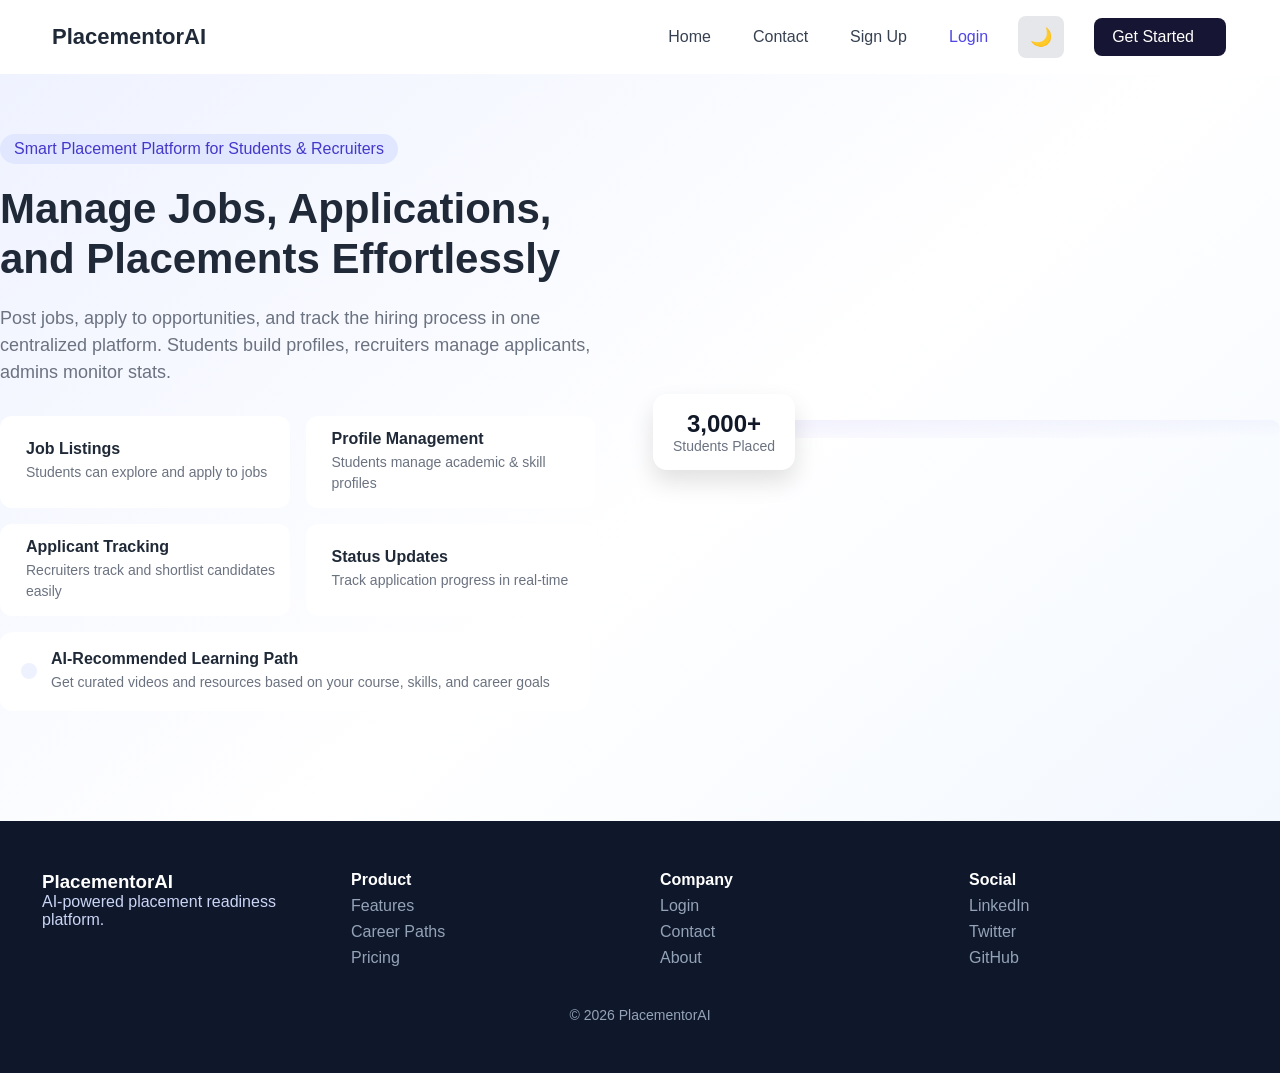
==== frontend/index.html @ 86b79449 "feat: add persistent dark mode across frontend pages" ====
<!DOCTYPE html>
<html lang="en">

<head>
  <meta charset="UTF-8" />
  <meta name="viewport" content="width=device-width, initial-scale=1.0" />
  <title>PlacementorAI</title>
  <script src="https://cdn.tailwindcss.com"></script>

  <script>
    tailwind.config = {
      darkMode: 'class'
    }
  </script>

  <style>
    body,
    header,
    section,
    footer,
    .container,
    .feature,
    .feature-wide,
    .stats-card,
    button,
    input,
    textarea,
    select,
    a,
    h1,
    h2,
    h3,
    h4,
    h5,
    h6,
    p,
    span,
    label {
      transition:
        background-color 0.35s ease,
        color 0.35s ease,
        border-color 0.35s ease,
        box-shadow 0.35s ease;
    }

    /* BASE */
    * {
      margin: 0;
      padding: 0;
      box-sizing: border-box;
      font-family: Inter, sans-serif;
    }

    body {
      background: linear-gradient(to bottom right, #eef2ff, #ffffff, #eff6ff);
      color: #1f2937;
    }

    .container {
  max-width: 1380px;
  margin: auto;
  padding: 0 42px;
}

    /* HEADER */
    .header {
      background: #fff;
      padding: 16px 0;
    }

    .nav {
      display: flex;
      justify-content: space-between;
      align-items: center;
    }
    .nav-links {
  display: flex;
  align-items: center;
  gap: 18px;
  flex-wrap: wrap;
}

.nav-links a {
  display: flex;
  align-items: center;
}

.get-started-btn {
  display: flex;
  align-items: center;
  gap: 8px;
  text-decoration: none;
}

.theme-toggle-btn {
  display: flex;
  align-items: center;
  justify-content: center;
  width: 46px;
  height: 42px;
  font-size: 18px;
  border-radius: 10px;
  border: none;
  cursor: pointer;
  color: #111827;
}

.dark .theme-toggle-btn {
  background: #334155 !important;
  color: white !important;
}

    
    .logo {
  font-size: 22px;
  font-weight: 700;
  display: flex;
  align-items: center;
  gap: 10px;
}

    nav a {
      margin: 0 12px;
      text-decoration: none;
      color: #374151;
      font-weight: 500;
    }

    .login {
      color: #4f46e5;
    }

    .btn {
      padding: 10px 18px;
      border-radius: 8px;
      border: none;
      cursor: pointer;
      font-weight: 500;
    }

    .primary {
      background: #161533;
      color: #fff;
    }

    .secondary {
      background: #e5e7eb;
      color: #374151;
    }

    .theme-toggle-btn {
      display: flex;
      align-items: center;
      justify-content: center;
      min-width: 46px;
      height: 42px;
      font-size: 18px;
      line-height: 1;
      color: #111827;
    }

    /* HERO */
    .hero {
      display: grid;
      grid-template-columns: 1fr 1fr;
      gap: 90px;
      padding: 60px 0 80px;
      align-items: center;
    }
    .hero-left {
  max-width: 720px;
}

    .badge {
      display: inline-block;
      background: #e0e7ff;
      color: #4338ca;
      padding: 6px 14px;
      border-radius: 999px;
      margin-bottom: 20px;
      font-weight: 500;
    }

    .hero h1 {
      font-size: 42px;
      line-height: 1.2;
      margin-bottom: 20px;
      font-weight: 700;
    }

    .hero p {
      font-size: 18px;
      color: #6b7280;
      line-height: 1.5;
    }

    .features {
      display: grid;
      grid-template-columns: repeat(2, 1fr);
      gap: 16px;
      margin: 30px 0;
    }

    .feature {
      display: flex;
      gap: 12px;
      background: #fff;
      padding: 14px;
      border-radius: 12px;
      align-items: center;
      transition: transform 0.2s ease, box-shadow 0.2s ease;
    }

    .feature:hover {
      transform: translateY(-3px);
      box-shadow: 0 8px 20px rgba(0, 0, 0, 0.08);
    }

    .feature h4 {
      font-size: 16px;
      font-weight: 600;
      margin-bottom: 4px;
    }

    .feature p {
      font-size: 14px;
      color: #6b7280;
    }

    .cta {
      display: flex;
      gap: 14px;
      margin-top: 20px;
    }

    .cta button {
      flex: 1;
      text-align: center;
    }

    /* HERO IMAGE */
    .hero-right {
      position: relative;
      top: -8px;
    }

    .hero-right img {
      width: 100%;
      height: auto;
      max-height: 420px;
      object-fit: cover;
      display: block;
      border-radius: 20px;
    }



    /* ADD THIS RIGHT HERE 👇 */
    .hero-img-wrapper {
      position: relative;
      border-radius: 20px;
      overflow: hidden;
    }

    .hero-img-wrapper::after {
      content: "";
      position: absolute;
      inset: 0;
      background: linear-gradient(to bottom right,
          rgba(79, 70, 229, 0.08),
          rgba(255, 255, 255, 0.02));
    }



    .stats-card {
      position: absolute;
      bottom: -32px;
      left: -32px;
      background: #ffffff;
      padding: 16px 20px;
      border-radius: 14px;
      display: flex;
      align-items: center;
      gap: 12px;
      box-shadow: 0 12px 24px rgba(0, 0, 0, 0.12);
      z-index: 10;
    }

    .stats-card strong {
      font-size: 24px;
      font-weight: 700;
      color: #111827;
    }

    .stats-card span {
      display: block;
      font-size: 14px;
      color: #6b7280;
    }

    .stats-card div {
      text-align: center;
    }


    /* FOOTER */
    footer {
      background: #0f172a;
      color: #cbd5f5;
      padding: 50px 0;
    }

    .footer-grid {
      display: grid;
      grid-template-columns: repeat(4, 1fr);
      gap: 40px;
    }

    footer a {
      display: block;
      color: #94a3b8;
      text-decoration: none;
      margin-top: 8px;
    }

    .copyright {
      text-align: center;
      margin-top: 40px;
      font-size: 14px;
      color: #94a3b8;
    }

    /* MODAL */
    .modal {
      position: fixed;
      inset: 0;
      display: none;
      background: rgba(0, 0, 0, 0.5);
      align-items: center;
      justify-content: center;
      z-index: 1000;
    }

    .modal-box {
      background: #fff;
      padding: 30px;
      border-radius: 16px;
      width: 360px;
    }

    .modal-box input {
      width: 100%;
      padding: 10px;
      margin: 10px 0;
    }

    .modal-actions {
      display: flex;
      gap: 10px;
      margin-top: 20px;
    }

    /* RESPONSIVE */
    @media (max-width: 1024px) {
      .hero {
        grid-template-columns: 1fr;
        gap: 30px;
        text-align: center;
      }

      .hero-left {
        order: 2;
      }

      .hero-right {
        order: 1;
      }

      .features {
        grid-template-columns: 1fr;
      }

      .cta {
        flex-direction: column;
      }

      .stats-card {
        left: 50%;
        transform: translateX(-50%);
        bottom: -24px;
      }
    }

    .btn i {
      margin-left: 6px;
      font-size: 14px;
    }

    footer h3,
    footer h4 {
      color: #ffffff;
    }

    .feature-wide {
      grid-column: span 2;
      /* covers both columns */
      background: #ffffff;
      padding: 18px 22px;
      border-radius: 14px;
      display: flex;
      align-items: center;
      gap: 14px;
      cursor: pointer;
      transition: transform 0.2s ease, box-shadow 0.2s ease;
    }

    .feature-wide:hover {
      transform: translateY(-3px);
      box-shadow: 0 10px 24px rgba(0, 0, 0, 0.08);
    }

    .feature-wide:hover .fa-arrow-right {
      transform: translateX(4px);
      transition: transform 0.2s ease;
    }


    .feature-wide--big {
      width: calc(100% + 300px);
      margin-left: -1px;
    }

    /* Make last wide box text same as normal feature boxes */
    .feature-wide h4 {
      font-size: 16px;
      font-weight: 600;
      margin-bottom: 4px;
    }

    .feature-wide p {
      font-size: 14px;
      color: #6b7280;
    }

    .ai-icon {
      color: #4c45ce;
      /* same as primary button */
      background: #eef2ff;
      /* soft indigo bg */
      padding: 8px;
      border-radius: 8px;
      font-size: 16px;
    }

    /* DARK MODE */

    .dark body {
      background: #0f172a !important;
      color: #f8fafc !important;
    }

    .dark .header,
    .dark .hero,
    .dark footer {
      background: #0f172a !important;
    }

    .dark nav a,
    .dark .logo,
    .dark h1,
    .dark h2,
    .dark h3,
    .dark h4,
    .dark p,
    .dark span {
      color: #f8fafc !important;
    }

    .dark .feature,
    .dark .feature-wide,
    .dark .stats-card,
    .dark .modal-box {
      background: #1e293b !important;
      color: white !important;
    }

    .dark .secondary {
      background: #334155 !important;
      color: white !important;
    }

    .dark .badge {
      background: #312e81 !important;
      color: #c7d2fe !important;
    }

    .dark .hero p,
    .dark .feature p,
    .dark .feature-wide p {
      color: #cbd5e1 !important;
    }

    .dark .theme-toggle-btn {
      background: #334155 !important;
      color: white !important;
    }
  </style>
</head>

<body>

  <!-- HEADER -->
  <!-- HEADER -->
<header class="header">
  <div class="container nav">

    <div class="logo">
      <i class="fa-solid fa-arrow-up-right-dots"></i>
      <span>PlacementorAI</span>
    </div>

    <nav class="nav-links">

      <a href="index.html">Home</a>
      <a href="contact.html">Contact</a>
      <a href="register.html">Sign Up</a>
      <a href="login.html" class="login">Login</a>

      <button
        id="theme-toggle"
        class="btn secondary theme-toggle-btn"
        aria-label="Toggle dark mode"
      >
        🌙
      </button>

      <a href="register.html" class="btn primary get-started-btn">
        Get Started
        <i class="fa-solid fa-arrow-up-right-from-square"></i>
      </a>

    </nav>
  </div>
</header>

  <!-- HERO -->
  <section class="hero container">
    <div class="hero-left">
      <span class="badge">Smart Placement Platform for Students & Recruiters</span>
      <h1>Manage Jobs, Applications,<br />and Placements Effortlessly</h1>
      <p>Post jobs, apply to opportunities, and track the hiring process in one centralized platform. Students build
        profiles, recruiters manage applicants, admins monitor stats.</p>
      <div class="features">
        <div class="feature"> <i class="fa-solid fa-clipboard-list"></i>

          <div>
            <h4>Job Listings</h4>
            <p>Students can explore and apply to jobs</p>
          </div>
        </div>
        <div class="feature"><i class="fa-regular fa-id-card"></i>
          <div>
            <h4>Profile Management</h4>
            <p>Students manage academic & skill profiles</p>
          </div>
        </div>
        <div class="feature"><i class="fa-solid fa-user-check"></i>
          <div>
            <h4>Applicant Tracking</h4>
            <p>Recruiters track and shortlist candidates easily</p>
          </div>
        </div>
        <div class="feature"><i class="fa-solid fa-circle-check"></i>
          <div>
            <h4>Status Updates</h4>
            <p>Track application progress in real-time</p>
          </div>
        </div>
        <a href="recommendations.html" style="text-decoration:none; color:inherit;">
          <div class="feature-wide feature-wide--big">
            <i class="fa-solid fa-brain ai-icon"></i>
            <div>
              <h4>AI-Recommended Learning Path</h4>
              <p>
                Get curated videos and resources based on your course, skills, and career goals
              </p>

            </div>
            <i class="fa-solid fa-arrow-right" style="margin-left:auto; color:#000000;"></i>
          </div>
        </a>
      </div>

    </div>
    <div class="hero-right">
      <div class="hero-img-wrapper">
        <img src="https://images.unsplash.com/photo-1523580846011-d3a5bc25702b" alt="students" />
      </div>
      <div class="stats-card">
        <div>
          <strong>3,000+</strong>
          <span>Students Placed</span>
        </div>
      </div>
    </div>


  </section>

  <!-- FOOTER -->
  <footer>
    <div class="container footer-grid">
      <div>
        <h3>PlacementorAI</h3>
        <p>AI-powered placement readiness platform.</p>
      </div>
      <div>
        <h4>Product</h4><a href="#">Features</a><a href="#">Career Paths</a><a href="#">Pricing</a>
      </div>
      <div>
        <h4>Company</h4><a href="login.html">Login</a><a href="contact.html">Contact</a><a href="About.html">About</a>
      </div>
      <div>
        <h4>Social</h4><a href="https://www.linkedin.com/" target="_blank">LinkedIn</a><a href="https://x.com/?lang=en"
          target="_blank">Twitter</a><a href="https://github.com/" target="_blank">GitHub</a>
      </div>
    </div>
    <p class="copyright">© 2026 PlacementorAI</p>
  </footer>

  <!-- LOGIN MODAL -->
  <div id="modal" class="modal">
    <div class="modal-box">
      <h2 id="modal-title">Login</h2>
      <form onsubmit="login(event)">
        <input type="email" placeholder="Email" required />
        <input type="password" placeholder="Password" required />
        <div class="modal-actions">
          <button class="btn primary" type="submit">Login</button>
          <button class="btn secondary" type="button" onclick="closeModal()">Cancel</button>
        </div>
      </form>
    </div>
  </div>

  <!-- SCRIPTS -->
  <script>
    // Modal JS
    const modal = document.getElementById("modal");
    const title = document.getElementById("modal-title");

    function openModal(type) {
      title.innerText = type === "student" ? "Student Login" : "Recruiter Login";
      modal.style.display = "flex";
    }

    function closeModal() { modal.style.display = "none"; }

    function login(e) {
      e.preventDefault();
      alert("Login successful (demo)");
      closeModal();
    }
  </script>
  <script src="https://cdn.botpress.cloud/webchat/v3.5/inject.js"></script>
  <script src="https://files.bpcontent.cloud/2026/01/29/16/20260129163015-0ZV4O3BK.js" defer></script>
  <script src="js/theme.js"></script>


</body>

</html>
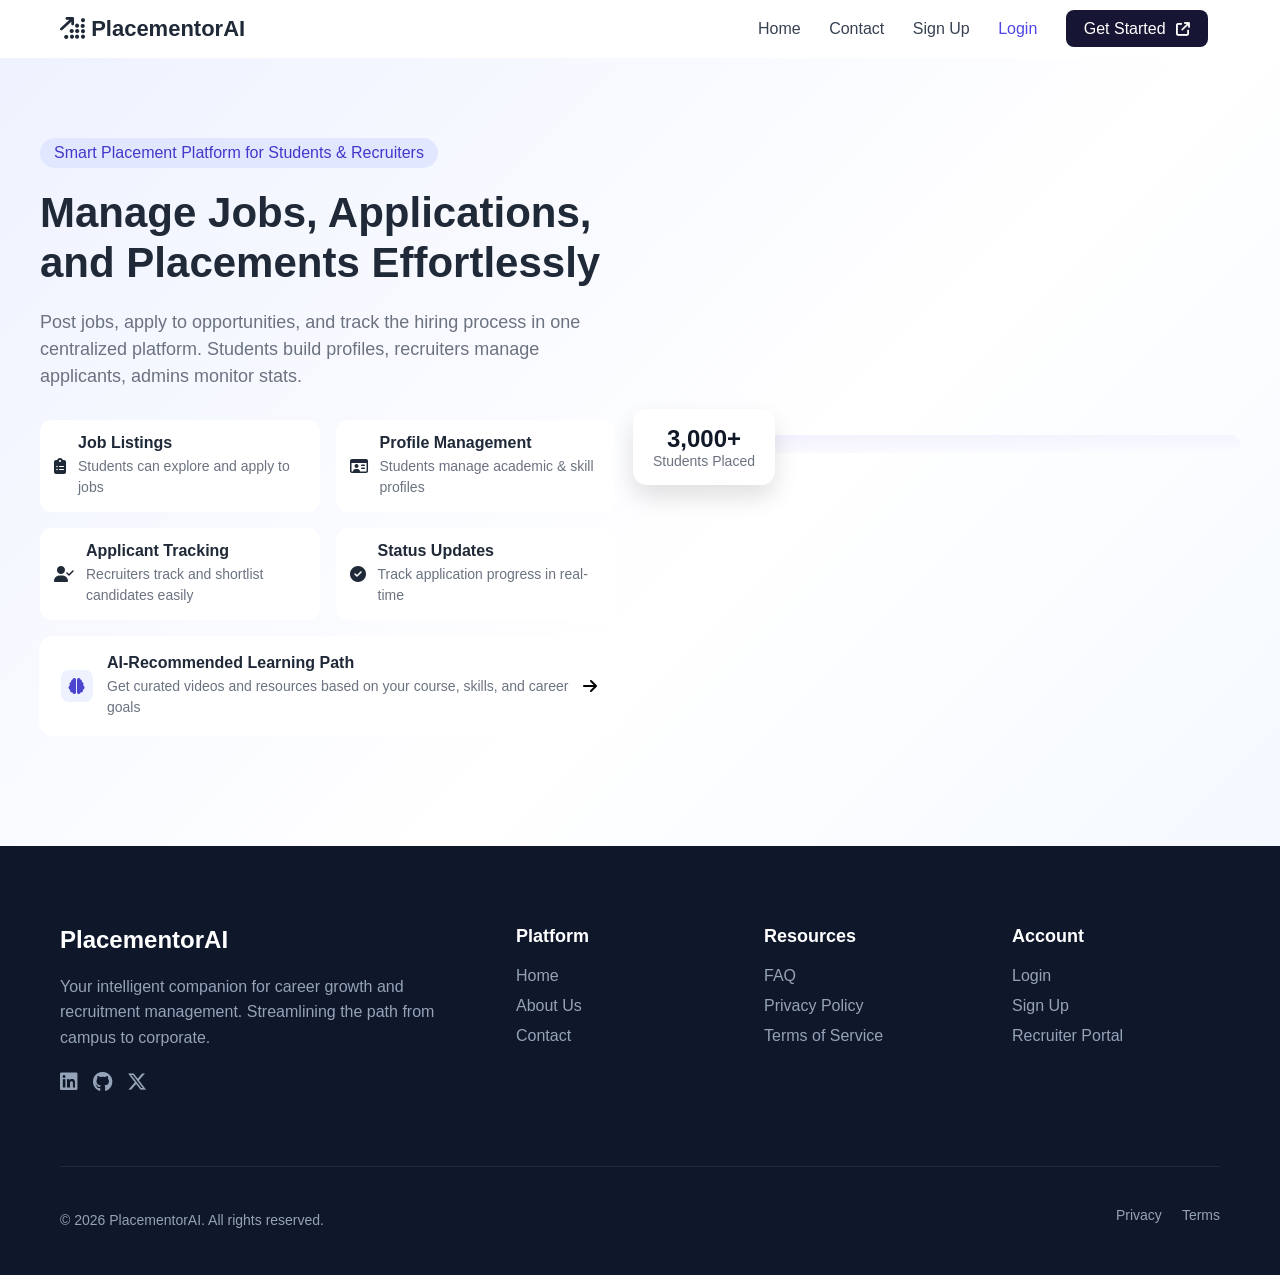
==== commit 6edf7c6d: "feat: modernize footer and implement documentation portal" ====
--- a/frontend/index.html
+++ b/frontend/index.html
@@ -1,673 +1,440 @@
 <!DOCTYPE html>
 <html lang="en">
-
 <head>
   <meta charset="UTF-8" />
-  <meta name="viewport" content="width=device-width, initial-scale=1.0" />
+  <meta name="viewport" content="width=device-width, initial-scale=1.0"/>
   <title>PlacementorAI</title>
-  <script src="https://cdn.tailwindcss.com"></script>
-
-  <script>
-    tailwind.config = {
-      darkMode: 'class'
+  <link rel="stylesheet" href="https://cdnjs.cloudflare.com/ajax/libs/font-awesome/6.5.0/css/all.min.css">
+
+  <style>
+    /* BASE */
+    * { margin: 0; padding: 0; box-sizing: border-box; font-family: Inter, sans-serif; }
+    body { background: linear-gradient(to bottom right, #eef2ff, #ffffff, #eff6ff); color: #1f2937; }
+    .container { max-width: 1200px; margin: auto; padding: 0 20px; }
+
+    /* HEADER */
+    .header { background: #fff; padding: 16px 0; }
+    .nav { display: flex; justify-content: space-between; align-items: center; }
+    .logo { font-size: 22px; font-weight: 700; }
+    nav a { margin: 0 12px; text-decoration: none; color: #374151; font-weight: 500; }
+    .login { color: #4f46e5; }
+    .btn { padding: 10px 18px; border-radius: 8px; border: none; cursor: pointer; font-weight: 500; }
+    .primary { background: #161533; color: #fff; }
+    .secondary { background: #e5e7eb; color: #374151; }
+
+    /* HERO */
+    .hero { display: grid; grid-template-columns: 1fr 1fr; gap: 50px; padding: 80px 0; align-items: center; }
+    .badge { display: inline-block; background: #e0e7ff; color: #4338ca; padding: 6px 14px; border-radius: 999px; margin-bottom: 20px; font-weight: 500; }
+    .hero h1 { font-size: 42px; line-height: 1.2; margin-bottom: 20px; font-weight: 700; }
+    .hero p { font-size: 18px; color: #6b7280; line-height: 1.5; }
+
+    .features { display: grid; grid-template-columns: repeat(2,1fr); gap: 16px; margin: 30px 0; }
+.feature {
+  display: flex;
+  gap: 12px;
+  background: #fff;
+  padding: 14px;
+  border-radius: 12px;
+  align-items: center;
+  transition: transform 0.2s ease, box-shadow 0.2s ease;
+}
+
+.feature:hover {
+  transform: translateY(-3px);
+  box-shadow: 0 8px 20px rgba(0,0,0,0.08);
+}    .feature h4 { font-size: 16px; font-weight: 600; margin-bottom: 4px; }
+    .feature p { font-size: 14px; color: #6b7280; }
+
+    .cta { display: flex; gap: 14px; margin-top: 20px; }
+    .cta button { flex: 1; text-align: center; }
+
+    /* HERO IMAGE */
+.hero-right {
+  position: relative;
+  top: -8px;
+}
+
+.hero-right img {
+  width: 100%;
+  height: auto;
+  max-height: 420px;
+  object-fit: cover;
+  display: block;
+  border-radius: 20px;
+}
+
+
+
+/* ADD THIS RIGHT HERE 👇 */
+.hero-img-wrapper {
+  position: relative;
+  border-radius: 20px;
+  overflow: hidden;
+}
+
+.hero-img-wrapper::after {
+  content: "";
+  position: absolute;
+  inset: 0;
+  background: linear-gradient(
+    to bottom right,
+    rgba(79,70,229,0.08),
+    rgba(255,255,255,0.02)
+  );
+}
+
+
+
+    .stats-card { position: absolute; bottom: -32px; left: -32px; background: #ffffff; padding: 16px 20px; border-radius: 14px; display: flex; align-items: center; gap: 12px; box-shadow: 0 12px 24px rgba(0,0,0,0.12); z-index: 10; }
+    .stats-card strong { font-size: 24px; font-weight: 700; color: #111827; }
+    .stats-card span { display: block; font-size: 14px; color: #6b7280; }
+    .stats-card div {
+  text-align: center;
+}
+
+
+    /* FOOTER */
+    footer { background: #0f172a; color: #f8fafc; padding: 80px 0 40px; }
+    .footer-grid { display: grid; grid-template-columns: 2fr 1fr 1fr 1fr; gap: 40px; margin-bottom: 60px; }
+    footer h3 { font-size: 24px; margin-bottom: 20px; color: #fff; }
+    footer h4 { font-size: 18px; margin-bottom: 20px; color: #fff; }
+    footer p { color: #94a3b8; line-height: 1.6; }
+    footer a { color: #94a3b8; text-decoration: none; margin-bottom: 12px; display: block; transition: color 0.2s; }
+    footer a:hover { color: #4f46e5; }
+    .footer-social { display: flex; gap: 15px; margin-top: 20px; }
+    .footer-social a { font-size: 20px; color: #94a3b8; }
+    .footer-social a:hover { color: #fff; }
+    .footer-bottom { border-top: 1px solid #1e293b; padding-top: 40px; display: flex; justify-content: space-between; align-items: center; color: #64748b; font-size: 14px; }
+    .copyright { margin-top: 0; }
+
+    /* DOCUMENTATION PORTAL */
+    .portal-overlay { position: fixed; inset: 0; background: rgba(15, 23, 42, 0.8); backdrop-filter: blur(8px); z-index: 2000; display: none; align-items: center; justify-content: center; padding: 20px; }
+    .portal-content { background: rgba(255, 255, 255, 0.98); width: 100%; max-width: 800px; max-height: 90vh; border-radius: 24px; overflow: hidden; display: flex; flex-direction: column; box-shadow: 0 25px 50px -12px rgba(0, 0, 0, 0.5); border: 1px solid rgba(255, 255, 255, 0.3); animation: slideUp 0.4s ease-out; }
+    @keyframes slideUp { from { transform: translateY(30px); opacity: 0; } to { transform: translateY(0); opacity: 1; } }
+    .portal-header { padding: 24px 32px; border-bottom: 1px solid #e2e8f0; display: flex; justify-content: space-between; align-items: center; }
+    .portal-nav { display: flex; gap: 12px; padding: 12px 32px; background: #f8fafc; border-bottom: 1px solid #e2e8f0; }
+    .portal-nav-btn { background: none; border: none; padding: 8px 16px; border-radius: 8px; cursor: pointer; font-weight: 500; color: #64748b; transition: all 0.2s; }
+    .portal-nav-btn.active { background: #4f46e5; color: #fff; }
+    .portal-body { padding: 32px; overflow-y: auto; color: #334155; line-height: 1.7; }
+    .portal-body h2 { margin-bottom: 16px; color: #0f172a; font-size: 24px; }
+    .portal-body section { margin-bottom: 32px; }
+    .portal-body section h3 { font-size: 18px; margin-bottom: 12px; color: #1e293b; }
+    .close-portal { cursor: pointer; font-size: 24px; color: #64748b; transition: color 0.2s; }
+    .close-portal:hover { color: #ef4444; }
+
+    @media (max-width: 768px) {
+      .footer-grid { grid-template-columns: 1fr 1fr; }
+      .footer-bottom { flex-direction: column; gap: 20px; text-align: center; }
     }
-  </script>
-
-  <style>
-    body,
-    header,
-    section,
-    footer,
-    .container,
-    .feature,
-    .feature-wide,
-    .stats-card,
-    button,
-    input,
-    textarea,
-    select,
-    a,
-    h1,
-    h2,
-    h3,
-    h4,
-    h5,
-    h6,
-    p,
-    span,
-    label {
-      transition:
-        background-color 0.35s ease,
-        color 0.35s ease,
-        border-color 0.35s ease,
-        box-shadow 0.35s ease;
+    @media (max-width: 480px) {
+      .footer-grid { grid-template-columns: 1fr; }
     }
 
-    /* BASE */
-    * {
-      margin: 0;
-      padding: 0;
-      box-sizing: border-box;
-      font-family: Inter, sans-serif;
+    /* MODAL */
+    .modal { position: fixed; inset: 0; display: none; background: rgba(0,0,0,0.5); align-items: center; justify-content: center; z-index: 1000; }
+    .modal-box { background: #fff; padding: 30px; border-radius: 16px; width: 360px; }
+    .modal-box input { width: 100%; padding: 10px; margin: 10px 0; }
+    .modal-actions { display: flex; gap: 10px; margin-top: 20px; }
+
+    /* RESPONSIVE */
+    @media (max-width: 1024px) {
+      .hero { grid-template-columns: 1fr; gap: 30px; text-align: center; }
+      .hero-left { order: 2; }
+      .hero-right { order: 1; }
+      .features { grid-template-columns: 1fr; }
+      .cta { flex-direction: column; }
+      .stats-card { left: 50%; transform: translateX(-50%); bottom: -24px; }
     }
-
-    body {
-      background: linear-gradient(to bottom right, #eef2ff, #ffffff, #eff6ff);
-      color: #1f2937;
-    }
-
-    .container {
-  max-width: 1380px;
-  margin: auto;
-  padding: 0 42px;
-}
-
-    /* HEADER */
-    .header {
-      background: #fff;
-      padding: 16px 0;
-    }
-
-    .nav {
-      display: flex;
-      justify-content: space-between;
-      align-items: center;
-    }
-    .nav-links {
+     .btn i {
+  margin-left: 6px;
+  font-size: 14px;
+}
+footer h3,
+footer h4 {
+  color: #ffffff;
+}
+.feature-wide {
+  grid-column: span 2;        /* covers both columns */
+  background: #ffffff;
+  padding: 18px 22px;
+  border-radius: 14px;
   display: flex;
   align-items: center;
-  gap: 18px;
-  flex-wrap: wrap;
-}
-
-.nav-links a {
-  display: flex;
-  align-items: center;
-}
-
-.get-started-btn {
-  display: flex;
-  align-items: center;
-  gap: 8px;
-  text-decoration: none;
-}
-
-.theme-toggle-btn {
-  display: flex;
-  align-items: center;
-  justify-content: center;
-  width: 46px;
-  height: 42px;
-  font-size: 18px;
-  border-radius: 10px;
-  border: none;
+  gap: 14px;
   cursor: pointer;
-  color: #111827;
-}
-
-.dark .theme-toggle-btn {
-  background: #334155 !important;
-  color: white !important;
-}
-
-    
-    .logo {
-  font-size: 22px;
-  font-weight: 700;
-  display: flex;
-  align-items: center;
-  gap: 10px;
-}
-
-    nav a {
-      margin: 0 12px;
-      text-decoration: none;
-      color: #374151;
-      font-weight: 500;
-    }
-
-    .login {
-      color: #4f46e5;
-    }
-
-    .btn {
-      padding: 10px 18px;
-      border-radius: 8px;
-      border: none;
-      cursor: pointer;
-      font-weight: 500;
-    }
-
-    .primary {
-      background: #161533;
-      color: #fff;
-    }
-
-    .secondary {
-      background: #e5e7eb;
-      color: #374151;
-    }
-
-    .theme-toggle-btn {
-      display: flex;
-      align-items: center;
-      justify-content: center;
-      min-width: 46px;
-      height: 42px;
-      font-size: 18px;
-      line-height: 1;
-      color: #111827;
-    }
-
-    /* HERO */
-    .hero {
-      display: grid;
-      grid-template-columns: 1fr 1fr;
-      gap: 90px;
-      padding: 60px 0 80px;
-      align-items: center;
-    }
-    .hero-left {
-  max-width: 720px;
-}
-
-    .badge {
-      display: inline-block;
-      background: #e0e7ff;
-      color: #4338ca;
-      padding: 6px 14px;
-      border-radius: 999px;
-      margin-bottom: 20px;
-      font-weight: 500;
-    }
-
-    .hero h1 {
-      font-size: 42px;
-      line-height: 1.2;
-      margin-bottom: 20px;
-      font-weight: 700;
-    }
-
-    .hero p {
-      font-size: 18px;
-      color: #6b7280;
-      line-height: 1.5;
-    }
-
-    .features {
-      display: grid;
-      grid-template-columns: repeat(2, 1fr);
-      gap: 16px;
-      margin: 30px 0;
-    }
-
-    .feature {
-      display: flex;
-      gap: 12px;
-      background: #fff;
-      padding: 14px;
-      border-radius: 12px;
-      align-items: center;
-      transition: transform 0.2s ease, box-shadow 0.2s ease;
-    }
-
-    .feature:hover {
-      transform: translateY(-3px);
-      box-shadow: 0 8px 20px rgba(0, 0, 0, 0.08);
-    }
-
-    .feature h4 {
-      font-size: 16px;
-      font-weight: 600;
-      margin-bottom: 4px;
-    }
-
-    .feature p {
-      font-size: 14px;
-      color: #6b7280;
-    }
-
-    .cta {
-      display: flex;
-      gap: 14px;
-      margin-top: 20px;
-    }
-
-    .cta button {
-      flex: 1;
-      text-align: center;
-    }
-
-    /* HERO IMAGE */
-    .hero-right {
-      position: relative;
-      top: -8px;
-    }
-
-    .hero-right img {
-      width: 100%;
-      height: auto;
-      max-height: 420px;
-      object-fit: cover;
-      display: block;
-      border-radius: 20px;
-    }
-
-
-
-    /* ADD THIS RIGHT HERE 👇 */
-    .hero-img-wrapper {
-      position: relative;
-      border-radius: 20px;
-      overflow: hidden;
-    }
-
-    .hero-img-wrapper::after {
-      content: "";
-      position: absolute;
-      inset: 0;
-      background: linear-gradient(to bottom right,
-          rgba(79, 70, 229, 0.08),
-          rgba(255, 255, 255, 0.02));
-    }
-
-
-
-    .stats-card {
-      position: absolute;
-      bottom: -32px;
-      left: -32px;
-      background: #ffffff;
-      padding: 16px 20px;
-      border-radius: 14px;
-      display: flex;
-      align-items: center;
-      gap: 12px;
-      box-shadow: 0 12px 24px rgba(0, 0, 0, 0.12);
-      z-index: 10;
-    }
-
-    .stats-card strong {
-      font-size: 24px;
-      font-weight: 700;
-      color: #111827;
-    }
-
-    .stats-card span {
-      display: block;
-      font-size: 14px;
-      color: #6b7280;
-    }
-
-    .stats-card div {
-      text-align: center;
-    }
-
-
-    /* FOOTER */
-    footer {
-      background: #0f172a;
-      color: #cbd5f5;
-      padding: 50px 0;
-    }
-
-    .footer-grid {
-      display: grid;
-      grid-template-columns: repeat(4, 1fr);
-      gap: 40px;
-    }
-
-    footer a {
-      display: block;
-      color: #94a3b8;
-      text-decoration: none;
-      margin-top: 8px;
-    }
-
-    .copyright {
-      text-align: center;
-      margin-top: 40px;
-      font-size: 14px;
-      color: #94a3b8;
-    }
-
-    /* MODAL */
-    .modal {
-      position: fixed;
-      inset: 0;
-      display: none;
-      background: rgba(0, 0, 0, 0.5);
-      align-items: center;
-      justify-content: center;
-      z-index: 1000;
-    }
-
-    .modal-box {
-      background: #fff;
-      padding: 30px;
-      border-radius: 16px;
-      width: 360px;
-    }
-
-    .modal-box input {
-      width: 100%;
-      padding: 10px;
-      margin: 10px 0;
-    }
-
-    .modal-actions {
-      display: flex;
-      gap: 10px;
-      margin-top: 20px;
-    }
-
-    /* RESPONSIVE */
-    @media (max-width: 1024px) {
-      .hero {
-        grid-template-columns: 1fr;
-        gap: 30px;
-        text-align: center;
-      }
-
-      .hero-left {
-        order: 2;
-      }
-
-      .hero-right {
-        order: 1;
-      }
-
-      .features {
-        grid-template-columns: 1fr;
-      }
-
-      .cta {
-        flex-direction: column;
-      }
-
-      .stats-card {
-        left: 50%;
-        transform: translateX(-50%);
-        bottom: -24px;
-      }
-    }
-
-    .btn i {
-      margin-left: 6px;
-      font-size: 14px;
-    }
-
-    footer h3,
-    footer h4 {
-      color: #ffffff;
-    }
-
-    .feature-wide {
-      grid-column: span 2;
-      /* covers both columns */
-      background: #ffffff;
-      padding: 18px 22px;
-      border-radius: 14px;
-      display: flex;
-      align-items: center;
-      gap: 14px;
-      cursor: pointer;
-      transition: transform 0.2s ease, box-shadow 0.2s ease;
-    }
-
-    .feature-wide:hover {
-      transform: translateY(-3px);
-      box-shadow: 0 10px 24px rgba(0, 0, 0, 0.08);
-    }
-
-    .feature-wide:hover .fa-arrow-right {
-      transform: translateX(4px);
-      transition: transform 0.2s ease;
-    }
-
-
-    .feature-wide--big {
-      width: calc(100% + 300px);
-      margin-left: -1px;
-    }
-
-    /* Make last wide box text same as normal feature boxes */
-    .feature-wide h4 {
-      font-size: 16px;
-      font-weight: 600;
-      margin-bottom: 4px;
-    }
-
-    .feature-wide p {
-      font-size: 14px;
-      color: #6b7280;
-    }
-
-    .ai-icon {
-      color: #4c45ce;
-      /* same as primary button */
-      background: #eef2ff;
-      /* soft indigo bg */
-      padding: 8px;
-      border-radius: 8px;
-      font-size: 16px;
-    }
-
-    /* DARK MODE */
-
-    .dark body {
-      background: #0f172a !important;
-      color: #f8fafc !important;
-    }
-
-    .dark .header,
-    .dark .hero,
-    .dark footer {
-      background: #0f172a !important;
-    }
-
-    .dark nav a,
-    .dark .logo,
-    .dark h1,
-    .dark h2,
-    .dark h3,
-    .dark h4,
-    .dark p,
-    .dark span {
-      color: #f8fafc !important;
-    }
-
-    .dark .feature,
-    .dark .feature-wide,
-    .dark .stats-card,
-    .dark .modal-box {
-      background: #1e293b !important;
-      color: white !important;
-    }
-
-    .dark .secondary {
-      background: #334155 !important;
-      color: white !important;
-    }
-
-    .dark .badge {
-      background: #312e81 !important;
-      color: #c7d2fe !important;
-    }
-
-    .dark .hero p,
-    .dark .feature p,
-    .dark .feature-wide p {
-      color: #cbd5e1 !important;
-    }
-
-    .dark .theme-toggle-btn {
-      background: #334155 !important;
-      color: white !important;
-    }
+  transition: transform 0.2s ease, box-shadow 0.2s ease;
+}
+
+.feature-wide:hover {
+  transform: translateY(-3px);
+  box-shadow: 0 10px 24px rgba(0,0,0,0.08);
+}
+.feature-wide:hover .fa-arrow-right {
+  transform: translateX(4px);
+  transition: transform 0.2s ease;
+}
+
+
+.feature-wide--big {
+  width: calc(100% + 300px);
+  margin-left: -1px;
+}
+
+/* Make last wide box text same as normal feature boxes */
+.feature-wide h4 {
+  font-size: 16px;
+  font-weight: 600;
+  margin-bottom: 4px;
+}
+
+.feature-wide p {
+  font-size: 14px;
+  color: #6b7280;
+}
+
+.ai-icon {
+  color: #4c45ce;               /* same as primary button */
+  background: #eef2ff;          /* soft indigo bg */
+  padding: 8px;
+  border-radius: 8px;
+  font-size: 16px;
+}
+
   </style>
 </head>
-
 <body>
 
-  <!-- HEADER -->
-  <!-- HEADER -->
+<!-- HEADER -->
 <header class="header">
   <div class="container nav">
-
-    <div class="logo">
-      <i class="fa-solid fa-arrow-up-right-dots"></i>
-      <span>PlacementorAI</span>
-    </div>
-
-    <nav class="nav-links">
-
+    <div class="logo"><i class="fa-solid fa-arrow-up-right-dots"></i> <span>PlacementorAI</span></div>
+    <nav>
       <a href="index.html">Home</a>
       <a href="contact.html">Contact</a>
       <a href="register.html">Sign Up</a>
       <a href="login.html" class="login">Login</a>
 
-      <button
-        id="theme-toggle"
-        class="btn secondary theme-toggle-btn"
-        aria-label="Toggle dark mode"
-      >
-        🌙
-      </button>
-
-      <a href="register.html" class="btn primary get-started-btn">
-        Get Started
-        <i class="fa-solid fa-arrow-up-right-from-square"></i>
-      </a>
-
-    </nav>
+<a  href="register.html" class="btn primary">
+  Get Started
+  <i class="fa-solid fa-arrow-up-right-from-square"></i>
+</a>    </nav>
   </div>
 </header>
 
-  <!-- HERO -->
-  <section class="hero container">
-    <div class="hero-left">
-      <span class="badge">Smart Placement Platform for Students & Recruiters</span>
-      <h1>Manage Jobs, Applications,<br />and Placements Effortlessly</h1>
-      <p>Post jobs, apply to opportunities, and track the hiring process in one centralized platform. Students build
-        profiles, recruiters manage applicants, admins monitor stats.</p>
-      <div class="features">
-        <div class="feature"> <i class="fa-solid fa-clipboard-list"></i>
-
-          <div>
-            <h4>Job Listings</h4>
-            <p>Students can explore and apply to jobs</p>
-          </div>
-        </div>
-        <div class="feature"><i class="fa-regular fa-id-card"></i>
-          <div>
-            <h4>Profile Management</h4>
-            <p>Students manage academic & skill profiles</p>
-          </div>
-        </div>
-        <div class="feature"><i class="fa-solid fa-user-check"></i>
-          <div>
-            <h4>Applicant Tracking</h4>
-            <p>Recruiters track and shortlist candidates easily</p>
-          </div>
-        </div>
-        <div class="feature"><i class="fa-solid fa-circle-check"></i>
-          <div>
-            <h4>Status Updates</h4>
-            <p>Track application progress in real-time</p>
-          </div>
-        </div>
-        <a href="recommendations.html" style="text-decoration:none; color:inherit;">
-          <div class="feature-wide feature-wide--big">
-            <i class="fa-solid fa-brain ai-icon"></i>
-            <div>
-              <h4>AI-Recommended Learning Path</h4>
-              <p>
-                Get curated videos and resources based on your course, skills, and career goals
-              </p>
-
-            </div>
-            <i class="fa-solid fa-arrow-right" style="margin-left:auto; color:#000000;"></i>
-          </div>
-        </a>
-      </div>
-
-    </div>
-    <div class="hero-right">
-      <div class="hero-img-wrapper">
-        <img src="https://images.unsplash.com/photo-1523580846011-d3a5bc25702b" alt="students" />
-      </div>
-      <div class="stats-card">
-        <div>
-          <strong>3,000+</strong>
-          <span>Students Placed</span>
-        </div>
-      </div>
-    </div>
-
-
-  </section>
-
-  <!-- FOOTER -->
-  <footer>
-    <div class="container footer-grid">
+<!-- HERO -->
+<section class="hero container">
+  <div class="hero-left">
+    <span class="badge">Smart Placement Platform for Students & Recruiters</span>
+    <h1>Manage Jobs, Applications,<br/>and Placements Effortlessly</h1>
+    <p>Post jobs, apply to opportunities, and track the hiring process in one centralized platform. Students build profiles, recruiters manage applicants, admins monitor stats.</p>
+    <div class="features">
+      <div class="feature">     <i class="fa-solid fa-clipboard-list"></i>
+
+<div><h4>Job Listings</h4><p>Students can explore and apply to jobs</p></div></div>
+      <div class="feature"><i class="fa-regular fa-id-card"></i><div><h4>Profile Management</h4><p>Students manage academic & skill profiles</p></div></div>
+      <div class="feature"><i class="fa-solid fa-user-check"></i><div><h4>Applicant Tracking</h4><p>Recruiters track and shortlist candidates easily</p></div></div>
+      <div class="feature"><i class="fa-solid fa-circle-check"></i><div><h4>Status Updates</h4><p>Track application progress in real-time</p></div></div>
+<a href="recommendations.html" style="text-decoration:none; color:inherit;">
+  <div class="feature-wide feature-wide--big">
+<i class="fa-solid fa-brain ai-icon"></i>
+    <div>
+      <h4>AI-Recommended Learning Path</h4>
+      <p>
+        Get curated videos and resources based on your course, skills, and career goals
+      </p>
+      
+    </div>
+    <i class="fa-solid fa-arrow-right" style="margin-left:auto; color:#000000;"></i>
+  </div>
+</a>
+ </div>
+    
+  </div>
+  <div class="hero-right">
+  <div class="hero-img-wrapper">
+    <img src="https://images.unsplash.com/photo-1523580846011-d3a5bc25702b" alt="students"/>
+  </div>
+  <div class="stats-card">
+    <div>
+      <strong>3,000+</strong>
+      <span>Students Placed</span>
+    </div>
+  </div>
+</div>
+
+
+</section>
+
+<!-- FOOTER -->
+<footer>
+  <div class="container">
+    <div class="footer-grid">
       <div>
         <h3>PlacementorAI</h3>
-        <p>AI-powered placement readiness platform.</p>
+        <p>Your intelligent companion for career growth and recruitment management. Streamlining the path from campus to corporate.</p>
+        <div class="footer-social">
+          <a href="#"><i class="fa-brands fa-linkedin"></i></a>
+          <a href="#"><i class="fa-brands fa-github"></i></a>
+          <a href="#"><i class="fa-brands fa-x-twitter"></i></a>
+        </div>
       </div>
       <div>
-        <h4>Product</h4><a href="#">Features</a><a href="#">Career Paths</a><a href="#">Pricing</a>
+        <h4>Platform</h4>
+        <a href="index.html">Home</a>
+        <a href="About.html">About Us</a>
+        <a href="contact.html">Contact</a>
       </div>
       <div>
-        <h4>Company</h4><a href="login.html">Login</a><a href="contact.html">Contact</a><a href="About.html">About</a>
+        <h4>Resources</h4>
+        <a href="javascript:void(0)" onclick="openPortal('faq')">FAQ</a>
+        <a href="javascript:void(0)" onclick="openPortal('privacy')">Privacy Policy</a>
+        <a href="javascript:void(0)" onclick="openPortal('terms')">Terms of Service</a>
       </div>
       <div>
-        <h4>Social</h4><a href="https://www.linkedin.com/" target="_blank">LinkedIn</a><a href="https://x.com/?lang=en"
-          target="_blank">Twitter</a><a href="https://github.com/" target="_blank">GitHub</a>
-      </div>
-    </div>
-    <p class="copyright">© 2026 PlacementorAI</p>
-  </footer>
-
-  <!-- LOGIN MODAL -->
-  <div id="modal" class="modal">
-    <div class="modal-box">
-      <h2 id="modal-title">Login</h2>
-      <form onsubmit="login(event)">
-        <input type="email" placeholder="Email" required />
-        <input type="password" placeholder="Password" required />
-        <div class="modal-actions">
-          <button class="btn primary" type="submit">Login</button>
-          <button class="btn secondary" type="button" onclick="closeModal()">Cancel</button>
-        </div>
-      </form>
-    </div>
-  </div>
-
-  <!-- SCRIPTS -->
-  <script>
-    // Modal JS
-    const modal = document.getElementById("modal");
-    const title = document.getElementById("modal-title");
-
-    function openModal(type) {
-      title.innerText = type === "student" ? "Student Login" : "Recruiter Login";
-      modal.style.display = "flex";
-    }
-
-    function closeModal() { modal.style.display = "none"; }
-
-    function login(e) {
-      e.preventDefault();
-      alert("Login successful (demo)");
-      closeModal();
-    }
-  </script>
-  <script src="https://cdn.botpress.cloud/webchat/v3.5/inject.js"></script>
-  <script src="https://files.bpcontent.cloud/2026/01/29/16/20260129163015-0ZV4O3BK.js" defer></script>
-  <script src="js/theme.js"></script>
-
+        <h4>Account</h4>
+        <a href="login.html">Login</a>
+        <a href="register.html">Sign Up</a>
+        <a href="register.html">Recruiter Portal</a>
+      </div>
+    </div>
+    <div class="footer-bottom">
+      <p class="copyright">&copy; 2026 PlacementorAI. All rights reserved.</p>
+      <div style="display: flex; gap: 20px;">
+        <a href="javascript:void(0)" onclick="openPortal('privacy')">Privacy</a>
+        <a href="javascript:void(0)" onclick="openPortal('terms')">Terms</a>
+      </div>
+    </div>
+  </div>
+</footer>
+
+<!-- DOCUMENTATION PORTAL -->
+<div id="portal-overlay" class="portal-overlay">
+  <div class="portal-content">
+    <div class="portal-header">
+      <h2 id="portal-title">Documentation Portal</h2>
+      <i class="fa-solid fa-xmark close-portal" onclick="closePortal()"></i>
+    </div>
+    <div class="portal-nav">
+      <button class="portal-nav-btn" id="btn-faq" onclick="switchPortalTab('faq')">FAQ</button>
+      <button class="portal-nav-btn" id="btn-privacy" onclick="switchPortalTab('privacy')">Privacy</button>
+      <button class="portal-nav-btn" id="btn-terms" onclick="switchPortalTab('terms')">Terms</button>
+    </div>
+    <div class="portal-body" id="portal-body">
+      <!-- Content will be injected here -->
+    </div>
+  </div>
+</div>
+
+<!-- LOGIN MODAL -->
+<div id="modal" class="modal">
+  <div class="modal-box">
+    <h2 id="modal-title">Login</h2>
+    <form onsubmit="login(event)">
+      <input type="email" placeholder="Email" required />
+      <input type="password" placeholder="Password" required />
+      <div class="modal-actions">
+        <button class="btn primary" type="submit">Login</button>
+        <button class="btn secondary" type="button" onclick="closeModal()">Cancel</button>
+      </div>
+    </form>
+  </div>
+</div>
+
+<!-- SCRIPTS -->
+<script>
+  // Modal JS
+  const modal = document.getElementById("modal");
+  const title = document.getElementById("modal-title");
+
+  function openModal(type) {
+    title.innerText = type === "student" ? "Student Login" : "Recruiter Login";
+    modal.style.display = "flex";
+  }
+
+  function closeModal() { modal.style.display = "none"; }
+
+  function login(e) {
+    e.preventDefault();
+    alert("Login successful (demo)");
+    closeModal();
+  }
+
+  // DOCUMENTATION PORTAL JS
+  const portalOverlay = document.getElementById('portal-overlay');
+  const portalBody = document.getElementById('portal-body');
+  const portalTitle = document.getElementById('portal-title');
+
+  const portalContent = {
+    faq: `
+      <h2>Frequently Asked Questions</h2>
+      <section>
+        <h3>How do I apply for a job?</h3>
+        <p>Students can browse the 'Job Listings' section, build their profile, and click 'Apply' on any open position.</p>
+      </section>
+      <section>
+        <h3>How do recruiters post jobs?</h3>
+        <p>Recruiters can sign up for a Recruiter account and access their dedicated dashboard to post and manage job listings.</p>
+      </section>
+      <section>
+        <h3>Is my data secure?</h3>
+        <p>Yes, we use industry-standard encryption and follow best practices to ensure your personal and academic data remains private.</p>
+      </section>
+    `,
+    privacy: `
+      <h2>Privacy Policy</h2>
+      <section>
+        <h3>Data Collection</h3>
+        <p>We collect information necessary to facilitate the recruitment process, including names, emails, and academic records.</p>
+      </section>
+      <section>
+        <h3>Data Usage</h3>
+        <p>Your data is only shared with recruiters of companies you explicitly apply to. We do not sell your data to third parties.</p>
+      </section>
+    `,
+    terms: `
+      <h2>Terms of Service</h2>
+      <section>
+        <h3>User Agreement</h3>
+        <p>By using PlacementorAI, you agree to provide accurate information and follow our community guidelines.</p>
+      </section>
+      <section>
+        <h3>Platform Usage</h3>
+        <p>PlacementorAI is a facilitator. We do not guarantee employment but provide the tools to improve your placement chances.</p>
+      </section>
+    `
+  };
+
+  function openPortal(tab) {
+    portalOverlay.style.display = 'flex';
+    switchPortalTab(tab);
+  }
+
+  function closePortal() {
+    portalOverlay.style.display = 'none';
+  }
+
+  function switchPortalTab(tab) {
+    // Update content
+    portalBody.innerHTML = portalContent[tab];
+    
+    // Update active button
+    document.querySelectorAll('.portal-nav-btn').forEach(btn => btn.classList.remove('active'));
+    document.getElementById('btn-' + tab).classList.add('active');
+    
+    // Update title
+    const titles = { faq: 'FAQ', privacy: 'Privacy Policy', terms: 'Terms of Service' };
+    portalTitle.innerText = titles[tab];
+  }
+
+  // Close on overlay click
+  portalOverlay.addEventListener('click', (e) => {
+    if (e.target === portalOverlay) closePortal();
+  });
+</script>
+<script src="https://cdn.botpress.cloud/webchat/v3.5/inject.js"></script>
+<script src="https://files.bpcontent.cloud/2026/01/29/16/20260129163015-0ZV4O3BK.js" defer></script>
+
+<!-- Botpress Chatbot Scripts -->
 
 </body>
-
 </html>
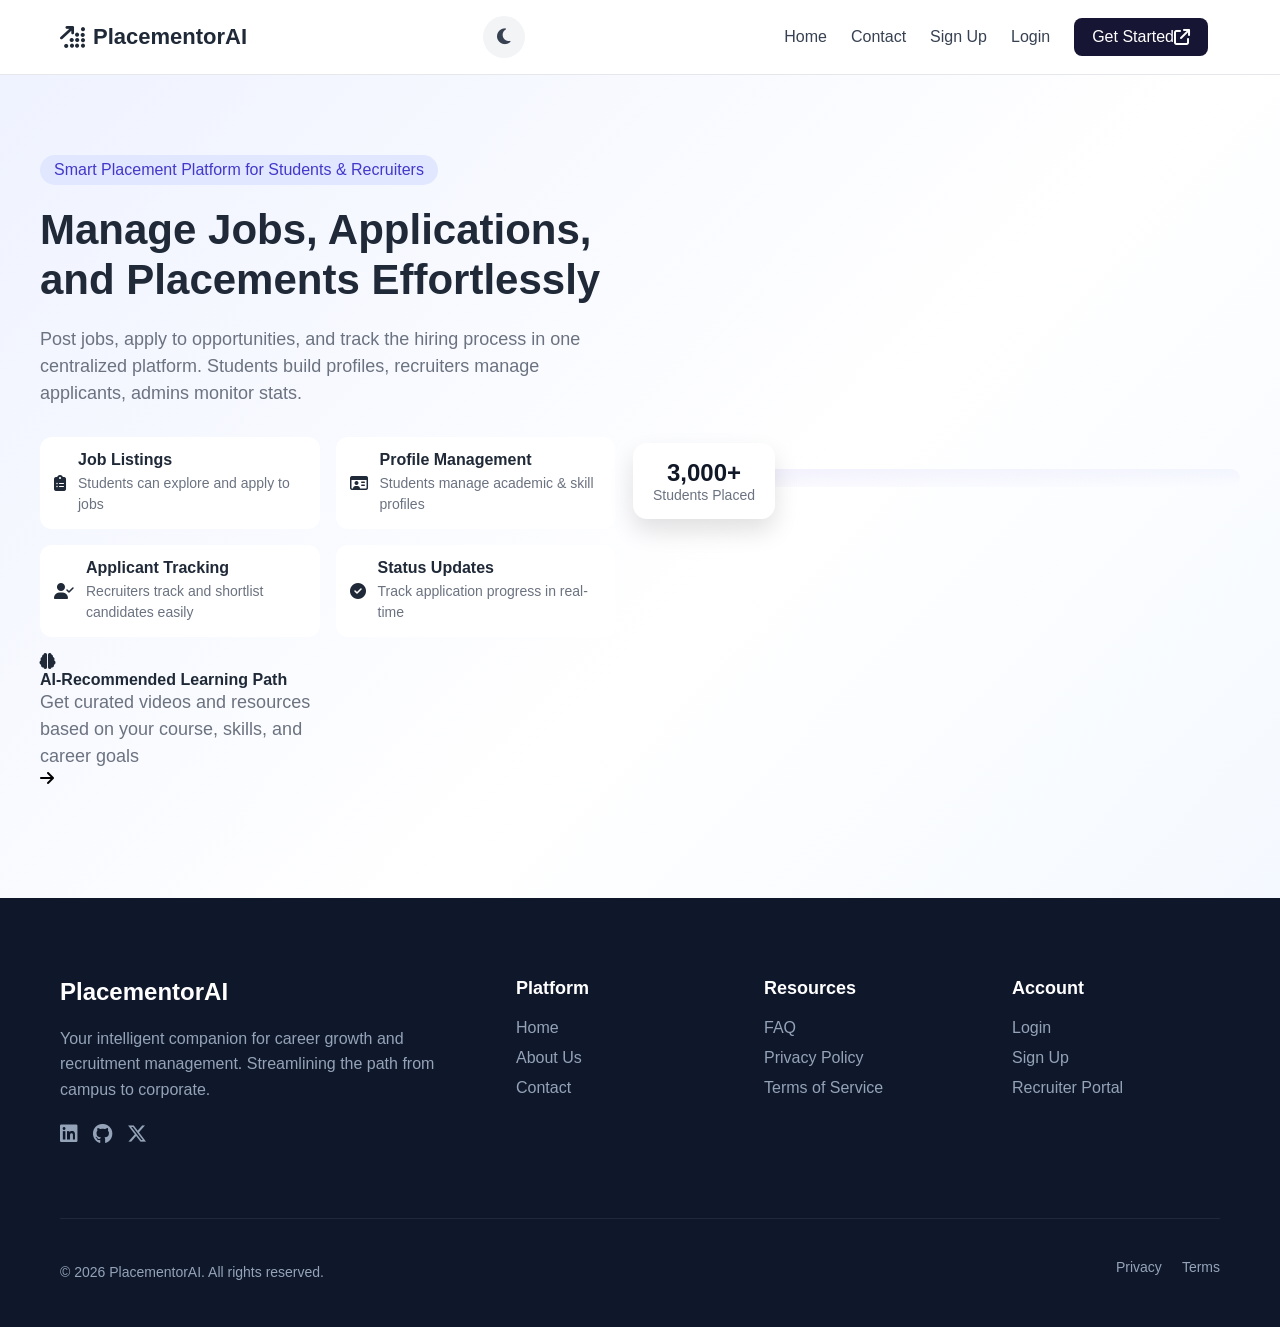
==== commit 36b2fa94: "the links are made interactive" ====
--- a/frontend/index.html
+++ b/frontend/index.html
@@ -4,23 +4,34 @@
   <meta charset="UTF-8" />
   <meta name="viewport" content="width=device-width, initial-scale=1.0"/>
   <title>PlacementorAI</title>
+  <link rel="icon" type="image/png" href="images/favicon.png">
   <link rel="stylesheet" href="https://cdnjs.cloudflare.com/ajax/libs/font-awesome/6.5.0/css/all.min.css">
-
+  <link rel="icon" href="favicon.png" sizes="32x32" type="image/png">
+<link rel="shortcut icon" href="favicon.png" type="image/png">
   <style>
     /* BASE */
     * { margin: 0; padding: 0; box-sizing: border-box; font-family: Inter, sans-serif; }
     body { background: linear-gradient(to bottom right, #eef2ff, #ffffff, #eff6ff); color: #1f2937; }
     .container { max-width: 1200px; margin: auto; padding: 0 20px; }
 
-    /* HEADER */
-    .header { background: #fff; padding: 16px 0; }
+    /* HEADER & RESPONSIVE NAVBAR */
+    .header { background: #fff; padding: 16px 0; border-bottom: 1px solid #e5e7eb; position: sticky; top: 0; z-index: 1000; }
     .nav { display: flex; justify-content: space-between; align-items: center; }
-    .logo { font-size: 22px; font-weight: 700; }
-    nav a { margin: 0 12px; text-decoration: none; color: #374151; font-weight: 500; }
+    .logo { font-size: 22px; font-weight: 700; display: flex; align-items: center; gap: 8px; }
+    
+    /* Navigation Menu Links Wrapper */
+    .nav-menu { display: flex; align-items: center; }
+    .nav-menu a { margin: 0 12px; text-decoration: none; color: #374151; font-weight: 500; transition: color 0.2s; }
+    .nav-menu a:hover { color: #4f46e5; }
     .login { color: #4f46e5; }
-    .btn { padding: 10px 18px; border-radius: 8px; border: none; cursor: pointer; font-weight: 500; }
-    .primary { background: #161533; color: #fff; }
+    
+    .btn { padding: 10px 18px; border-radius: 8px; border: none; cursor: pointer; font-weight: 500; display: inline-flex; align-items: center; text-decoration: none; }
+    .primary { background: #161533; color: #fff !important; }
+    .primary:hover { background: #23214d; color: #fff !important; }
     .secondary { background: #e5e7eb; color: #374151; }
+
+    /* Mobile Hamburger Menu Toggle Button Button */
+    .menu-toggle { display: none; background: none; border: none; font-size: 24px; color: #374151; cursor: pointer; }
 
     /* HERO */
     .hero { display: grid; grid-template-columns: 1fr 1fr; gap: 50px; padding: 80px 0; align-items: center; }
@@ -29,69 +40,53 @@
     .hero p { font-size: 18px; color: #6b7280; line-height: 1.5; }
 
     .features { display: grid; grid-template-columns: repeat(2,1fr); gap: 16px; margin: 30px 0; }
-.feature {
-  display: flex;
-  gap: 12px;
-  background: #fff;
-  padding: 14px;
-  border-radius: 12px;
-  align-items: center;
-  transition: transform 0.2s ease, box-shadow 0.2s ease;
-}
-
-.feature:hover {
-  transform: translateY(-3px);
-  box-shadow: 0 8px 20px rgba(0,0,0,0.08);
-}    .feature h4 { font-size: 16px; font-weight: 600; margin-bottom: 4px; }
+    .feature {
+      display: flex;
+      gap: 12px;
+      background: #fff;
+      padding: 14px;
+      border-radius: 12px;
+      align-items: center;
+      transition: transform 0.2s ease, box-shadow 0.2s ease;
+    }
+
+    .feature:hover {
+      transform: translateY(-3px);
+      box-shadow: 0 8px 20px rgba(0,0,0,0.08);
+    }    
+    .feature h4 { font-size: 16px; font-weight: 600; margin-bottom: 4px; }
     .feature p { font-size: 14px; color: #6b7280; }
 
     .cta { display: flex; gap: 14px; margin-top: 20px; }
     .cta button { flex: 1; text-align: center; }
 
     /* HERO IMAGE */
-.hero-right {
-  position: relative;
-  top: -8px;
-}
-
-.hero-right img {
-  width: 100%;
-  height: auto;
-  max-height: 420px;
-  object-fit: cover;
-  display: block;
-  border-radius: 20px;
-}
-
-
-
-/* ADD THIS RIGHT HERE 👇 */
-.hero-img-wrapper {
-  position: relative;
-  border-radius: 20px;
-  overflow: hidden;
-}
-
-.hero-img-wrapper::after {
-  content: "";
-  position: absolute;
-  inset: 0;
-  background: linear-gradient(
-    to bottom right,
-    rgba(79,70,229,0.08),
-    rgba(255,255,255,0.02)
-  );
-}
-
-
+    .hero-right { position: relative; top: -8px; }
+    .hero-right img {
+      width: 100%;
+      height: auto;
+      max-height: 420px;
+      object-fit: cover;
+      display: block;
+      border-radius: 20px;
+    }
+
+    .hero-img-wrapper { position: relative; border-radius: 20px; overflow: hidden; }
+    .hero-img-wrapper::after {
+      content: "";
+      position: absolute;
+      inset: 0;
+      background: linear-gradient(
+        to bottom right,
+        rgba(79,70,229,0.08),
+        rgba(255,255,255,0.02)
+      );
+    }
 
     .stats-card { position: absolute; bottom: -32px; left: -32px; background: #ffffff; padding: 16px 20px; border-radius: 14px; display: flex; align-items: center; gap: 12px; box-shadow: 0 12px 24px rgba(0,0,0,0.12); z-index: 10; }
     .stats-card strong { font-size: 24px; font-weight: 700; color: #111827; }
     .stats-card span { display: block; font-size: 14px; color: #6b7280; }
-    .stats-card div {
-  text-align: center;
-}
-
+    .stats-card div { text-align: center; }
 
     /* FOOTER */
     footer { background: #0f172a; color: #f8fafc; padding: 80px 0 40px; }
@@ -122,161 +117,228 @@
     .close-portal { cursor: pointer; font-size: 24px; color: #64748b; transition: color 0.2s; }
     .close-portal:hover { color: #ef4444; }
 
+    /* RESPONSIVE BREAKPOINTS WITH MOBILE DROPDOWN NAVIGATION FIX */
     @media (max-width: 768px) {
-      .footer-grid { grid-template-columns: 1fr 1fr; }
-      .footer-bottom { flex-direction: column; gap: 20px; text-align: center; }
-    }
-    @media (max-width: 480px) {
-      .footer-grid { grid-template-columns: 1fr; }
-    }
-
-    /* MODAL */
-    .modal { position: fixed; inset: 0; display: none; background: rgba(0,0,0,0.5); align-items: center; justify-content: center; z-index: 1000; }
-    .modal-box { background: #fff; padding: 30px; border-radius: 16px; width: 360px; }
-    .modal-box input { width: 100%; padding: 10px; margin: 10px 0; }
-    .modal-actions { display: flex; gap: 10px; margin-top: 20px; }
-
-    /* RESPONSIVE */
-    @media (max-width: 1024px) {
+      .menu-toggle { display: block; }
+      
+      .nav-menu {
+        display: none;
+        flex-direction: column;
+        position: absolute;
+        top: 100%;
+        left: 0;
+        width: 100%;
+        background: #ffffff;
+        padding: 20px;
+        box-shadow: 0 8px 16px rgba(0,0,0,0.1);
+        border-top: 1px solid #f3f4f6;
+        gap: 16px;
+        text-align: center;
+      }
+      
+      .nav-menu.active { display: flex; }
+      .nav-menu a { margin: 8px 0; width: 100%; font-size: 16px; }
+      .nav-menu .btn { width: 100%; justify-content: center; }
+
       .hero { grid-template-columns: 1fr; gap: 30px; text-align: center; }
       .hero-left { order: 2; }
       .hero-right { order: 1; }
       .features { grid-template-columns: 1fr; }
+      .feature-wide { grid-column: span 1; }
       .cta { flex-direction: column; }
       .stats-card { left: 50%; transform: translateX(-50%); bottom: -24px; }
+
+      .footer-grid { grid-template-columns: 1fr 1fr; }
+      .footer-bottom { flex-direction: column; gap: 20px; text-align: center; }
     }
-     .btn i {
-  margin-left: 6px;
-  font-size: 14px;
-}
-footer h3,
-footer h4 {
-  color: #ffffff;
-}
-.feature-wide {
-  grid-column: span 2;        /* covers both columns */
-  background: #ffffff;
-  padding: 18px 22px;
-  border-radius: 14px;
-  display: flex;
-  align-items: center;
-  gap: 14px;
+
+    @media (max-width: 480px) {
+      .footer-grid { grid-template-columns: 1fr; }
+    }
+    /* Theme Toggle Button */
+.theme-toggle{
+  background: #f3f4f6;
+  border: none;
+  width: 42px;
+  height: 42px;
+  border-radius: 50%;
   cursor: pointer;
-  transition: transform 0.2s ease, box-shadow 0.2s ease;
-}
-
-.feature-wide:hover {
-  transform: translateY(-3px);
-  box-shadow: 0 10px 24px rgba(0,0,0,0.08);
-}
-.feature-wide:hover .fa-arrow-right {
-  transform: translateX(4px);
-  transition: transform 0.2s ease;
-}
-
-
-.feature-wide--big {
-  width: calc(100% + 300px);
-  margin-left: -1px;
-}
-
-/* Make last wide box text same as normal feature boxes */
-.feature-wide h4 {
-  font-size: 16px;
-  font-weight: 600;
-  margin-bottom: 4px;
-}
-
-.feature-wide p {
-  font-size: 14px;
-  color: #6b7280;
-}
-
-.ai-icon {
-  color: #4c45ce;               /* same as primary button */
-  background: #eef2ff;          /* soft indigo bg */
-  padding: 8px;
-  border-radius: 8px;
-  font-size: 16px;
-}
-
+  font-size: 18px;
+  color: #374151;
+  transition: all 0.3s ease;
+  margin-right: 12px;
+}
+
+.theme-toggle:hover{
+  transform: rotate(15deg);
+  background: #e5e7eb;
+}
+/* DARK MODE */
+
+body.dark-mode{
+  background: #0f172a;
+  color: #f8fafc;
+}
+
+/* Header */
+body.dark-mode .header{
+  background: #1e293b;
+  border-bottom: 1px solid #334155;
+}
+
+body.dark-mode .nav-menu a,
+body.dark-mode .logo,
+body.dark-mode .menu-toggle{
+  color: #f8fafc;
+}
+
+/* Hero Features */
+body.dark-mode .feature,
+body.dark-mode .stats-card{
+  background: #1e293b;
+  color: #f8fafc;
+}
+
+body.dark-mode .feature p,
+body.dark-mode .hero p{
+  color: #cbd5e1;
+}
+
+/* Buttons */
+body.dark-mode .secondary{
+  background: #334155;
+  color: #fff;
+}
+
+/* Documentation Portal */
+body.dark-mode .portal-content{
+  background: #1e293b;
+}
+
+body.dark-mode .portal-body,
+body.dark-mode .portal-header h2,
+body.dark-mode .portal-body h2,
+body.dark-mode .portal-body h3{
+  color: #f8fafc;
+}
+
+body.dark-mode .portal-nav{
+  background: #0f172a;
+}
+
+body.dark-mode .portal-nav-btn{
+  color: #cbd5e1;
+}
+
+/* Mobile Menu */
+body.dark-mode .nav-menu{
+  background: #1e293b;
+}
+
+/* Footer */
+body.dark-mode footer{
+  background: #020617;
+}
   </style>
 </head>
 <body>
 
-<!-- HEADER -->
 <header class="header">
-  <div class="container nav">
-    <div class="logo"><i class="fa-solid fa-arrow-up-right-dots"></i> <span>PlacementorAI</span></div>
-    <nav>
+  <div class="container nav" style="position: relative;">
+    <div class="logo">
+      <i class="fa-solid fa-arrow-up-right-dots"></i> 
+      <span>PlacementorAI</span>
+    </div>
+    <button id="theme-toggle" class="theme-toggle" aria-label="Toggle Theme">
+  <i class="fa-solid fa-moon"></i>
+</button>
+    <button class="menu-toggle" id="mobile-menu-btn" aria-label="Toggle Navigation Menu">
+      <i class="fa-solid fa-bars" id="menu-icon"></i>
+    </button>
+
+    <nav class="nav-menu" id="nav-links-target">
       <a href="index.html">Home</a>
       <a href="contact.html">Contact</a>
       <a href="register.html">Sign Up</a>
       <a href="login.html" class="login">Login</a>
-
-<a  href="register.html" class="btn primary">
-  Get Started
-  <i class="fa-solid fa-arrow-up-right-from-square"></i>
-</a>    </nav>
+      <a href="register.html" class="btn primary" style="color: #ffffff !important;">
+        Get Started
+        <i class="fa-solid fa-arrow-up-right-from-square" style="color: #ffffff !important;"></i>
+      </a>    
+    </nav>
   </div>
 </header>
 
-<!-- HERO -->
 <section class="hero container">
   <div class="hero-left">
     <span class="badge">Smart Placement Platform for Students & Recruiters</span>
     <h1>Manage Jobs, Applications,<br/>and Placements Effortlessly</h1>
     <p>Post jobs, apply to opportunities, and track the hiring process in one centralized platform. Students build profiles, recruiters manage applicants, admins monitor stats.</p>
+    
     <div class="features">
-      <div class="feature">     <i class="fa-solid fa-clipboard-list"></i>
-
-<div><h4>Job Listings</h4><p>Students can explore and apply to jobs</p></div></div>
-      <div class="feature"><i class="fa-regular fa-id-card"></i><div><h4>Profile Management</h4><p>Students manage academic & skill profiles</p></div></div>
-      <div class="feature"><i class="fa-solid fa-user-check"></i><div><h4>Applicant Tracking</h4><p>Recruiters track and shortlist candidates easily</p></div></div>
-      <div class="feature"><i class="fa-solid fa-circle-check"></i><div><h4>Status Updates</h4><p>Track application progress in real-time</p></div></div>
-<a href="recommendations.html" style="text-decoration:none; color:inherit;">
-  <div class="feature-wide feature-wide--big">
-<i class="fa-solid fa-brain ai-icon"></i>
-    <div>
-      <h4>AI-Recommended Learning Path</h4>
-      <p>
-        Get curated videos and resources based on your course, skills, and career goals
-      </p>
+      <div class="feature">     
+        <i class="fa-solid fa-clipboard-list"></i>
+        <div><h4>Job Listings</h4><p>Students can explore and apply to jobs</p></div>
+      </div>
+      <div class="feature">
+        <i class="fa-regular fa-id-card"></i>
+        <div><h4>Profile Management</h4><p>Students manage academic & skill profiles</p></div>
+      </div>
+      <div class="feature">
+        <i class="fa-solid fa-user-check"></i>
+        <div><h4>Applicant Tracking</h4><p>Recruiters track and shortlist candidates easily</p></div>
+      </div>
+      <div class="feature">
+        <i class="fa-solid fa-circle-check"></i>
+        <div><h4>Status Updates</h4><p>Track application progress in real-time</p></div>
+      </div>
       
-    </div>
-    <i class="fa-solid fa-arrow-right" style="margin-left:auto; color:#000000;"></i>
+      <a href="recommendations.html" style="text-decoration:none; color:inherit; grid-column: span 1;" class="feature-wide-anchor">
+        <div class="feature-wide feature-wide--big">
+          <i class="fa-solid fa-brain ai-icon"></i>
+          <div>
+            <h4>AI-Recommended Learning Path</h4>
+            <p>Get curated videos and resources based on your course, skills, and career goals</p>
+          </div>
+          <i class="fa-solid fa-arrow-right" style="margin-left:auto; color:#000000;"></i>
+        </div>
+      </a>
+    </div>
   </div>
-</a>
- </div>
-    
+
+  <div class="hero-right">
+    <div class="hero-img-wrapper">
+      <img src="https://images.unsplash.com/photo-1523580846011-d3a5bc25702b" alt="students"/>
+    </div>
+    <div class="stats-card">
+      <div>
+        <strong>3,000+</strong>
+        <span>Students Placed</span>
+      </div>
+    </div>
   </div>
-  <div class="hero-right">
-  <div class="hero-img-wrapper">
-    <img src="https://images.unsplash.com/photo-1523580846011-d3a5bc25702b" alt="students"/>
-  </div>
-  <div class="stats-card">
-    <div>
-      <strong>3,000+</strong>
-      <span>Students Placed</span>
-    </div>
-  </div>
-</div>
-
-
 </section>
 
-<!-- FOOTER -->
 <footer>
   <div class="container">
     <div class="footer-grid">
       <div>
         <h3>PlacementorAI</h3>
         <p>Your intelligent companion for career growth and recruitment management. Streamlining the path from campus to corporate.</p>
-        <div class="footer-social">
-          <a href="#"><i class="fa-brands fa-linkedin"></i></a>
-          <a href="#"><i class="fa-brands fa-github"></i></a>
-          <a href="#"><i class="fa-brands fa-x-twitter"></i></a>
-        </div>
+        
+          <div class="footer-social">
+  <a href="https://www.linkedin.com" target="_blank" rel="noopener noreferrer">
+    <i class="fa-brands fa-linkedin"></i>
+  </a>
+
+  <a href="https://github.com" target="_blank" rel="noopener noreferrer">
+    <i class="fa-brands fa-github"></i>
+  </a>
+
+  <a href="https://x.com" target="_blank" rel="noopener noreferrer">
+    <i class="fa-brands fa-x-twitter"></i>
+  </a>
+</div>
       </div>
       <div>
         <h4>Platform</h4>
@@ -307,7 +369,6 @@
   </div>
 </footer>
 
-<!-- DOCUMENTATION PORTAL -->
 <div id="portal-overlay" class="portal-overlay">
   <div class="portal-content">
     <div class="portal-header">
@@ -320,44 +381,27 @@
       <button class="portal-nav-btn" id="btn-terms" onclick="switchPortalTab('terms')">Terms</button>
     </div>
     <div class="portal-body" id="portal-body">
-      <!-- Content will be injected here -->
-    </div>
+      </div>
   </div>
 </div>
 
-<!-- LOGIN MODAL -->
-<div id="modal" class="modal">
-  <div class="modal-box">
-    <h2 id="modal-title">Login</h2>
-    <form onsubmit="login(event)">
-      <input type="email" placeholder="Email" required />
-      <input type="password" placeholder="Password" required />
-      <div class="modal-actions">
-        <button class="btn primary" type="submit">Login</button>
-        <button class="btn secondary" type="button" onclick="closeModal()">Cancel</button>
-      </div>
-    </form>
-  </div>
-</div>
-
-<!-- SCRIPTS -->
 <script>
-  // Modal JS
-  const modal = document.getElementById("modal");
-  const title = document.getElementById("modal-title");
-
-  function openModal(type) {
-    title.innerText = type === "student" ? "Student Login" : "Recruiter Login";
-    modal.style.display = "flex";
-  }
-
-  function closeModal() { modal.style.display = "none"; }
-
-  function login(e) {
-    e.preventDefault();
-    alert("Login successful (demo)");
-    closeModal();
-  }
+  // Mobile Hamburger Toggle Logic
+  const mobileMenuBtn = document.getElementById('mobile-menu-btn');
+  const navLinksTarget = document.getElementById('nav-links-target');
+  const menuIcon = document.getElementById('menu-icon');
+
+  mobileMenuBtn.addEventListener('click', () => {
+    navLinksTarget.classList.toggle('active');
+    
+    if(navLinksTarget.classList.contains('active')) {
+      menuIcon.classList.remove('fa-bars');
+      menuIcon.classList.add('fa-xmark');
+    } else {
+      menuIcon.classList.remove('fa-xmark');
+      menuIcon.classList.add('fa-bars');
+    }
+  });
 
   // DOCUMENTATION PORTAL JS
   const portalOverlay = document.getElementById('portal-overlay');
@@ -414,27 +458,43 @@
   }
 
   function switchPortalTab(tab) {
-    // Update content
     portalBody.innerHTML = portalContent[tab];
-    
-    // Update active button
     document.querySelectorAll('.portal-nav-btn').forEach(btn => btn.classList.remove('active'));
     document.getElementById('btn-' + tab).classList.add('active');
-    
-    // Update title
     const titles = { faq: 'FAQ', privacy: 'Privacy Policy', terms: 'Terms of Service' };
     portalTitle.innerText = titles[tab];
   }
 
-  // Close on overlay click
   portalOverlay.addEventListener('click', (e) => {
     if (e.target === portalOverlay) closePortal();
   });
 </script>
 <script src="https://cdn.botpress.cloud/webchat/v3.5/inject.js"></script>
 <script src="https://files.bpcontent.cloud/2026/01/29/16/20260129163015-0ZV4O3BK.js" defer></script>
-
-<!-- Botpress Chatbot Scripts -->
-
+<script>
+const themeToggle = document.getElementById("theme-toggle");
+const themeIcon = themeToggle.querySelector("i");
+
+/* Load saved theme */
+if(localStorage.getItem("theme") === "dark"){
+  document.body.classList.add("dark-mode");
+  themeIcon.classList.remove("fa-moon");
+  themeIcon.classList.add("fa-sun");
+}
+
+themeToggle.addEventListener("click", () => {
+  document.body.classList.toggle("dark-mode");
+
+  if(document.body.classList.contains("dark-mode")){
+    localStorage.setItem("theme", "dark");
+    themeIcon.classList.remove("fa-moon");
+    themeIcon.classList.add("fa-sun");
+  } else {
+    localStorage.setItem("theme", "light");
+    themeIcon.classList.remove("fa-sun");
+    themeIcon.classList.add("fa-moon");
+  }
+});
+</script>
 </body>
 </html>
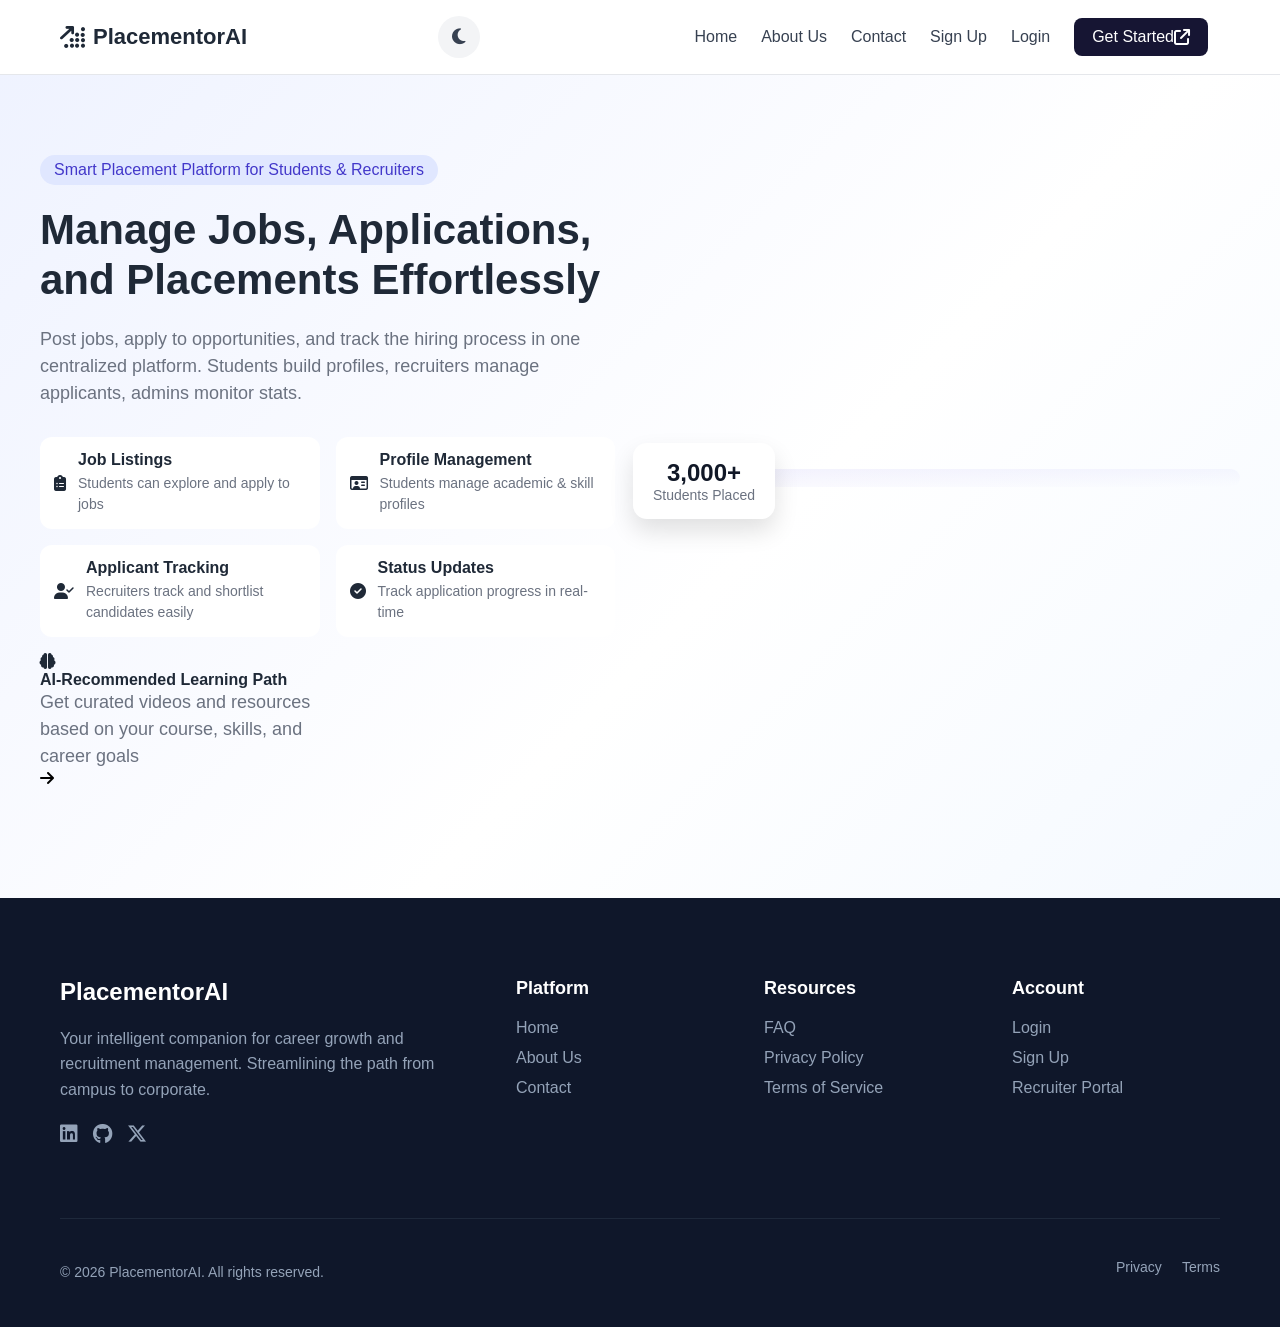
==== commit eec2bd72: "Merge pull request #310 from Abfa41/fix/add-aboutus-nav-link fix: add missing About Us link to navba" ====
--- a/frontend/index.html
+++ b/frontend/index.html
@@ -258,6 +258,7 @@
 
     <nav class="nav-menu" id="nav-links-target">
       <a href="index.html">Home</a>
+      <a href="About.html">About Us</a>
       <a href="contact.html">Contact</a>
       <a href="register.html">Sign Up</a>
       <a href="login.html" class="login">Login</a>
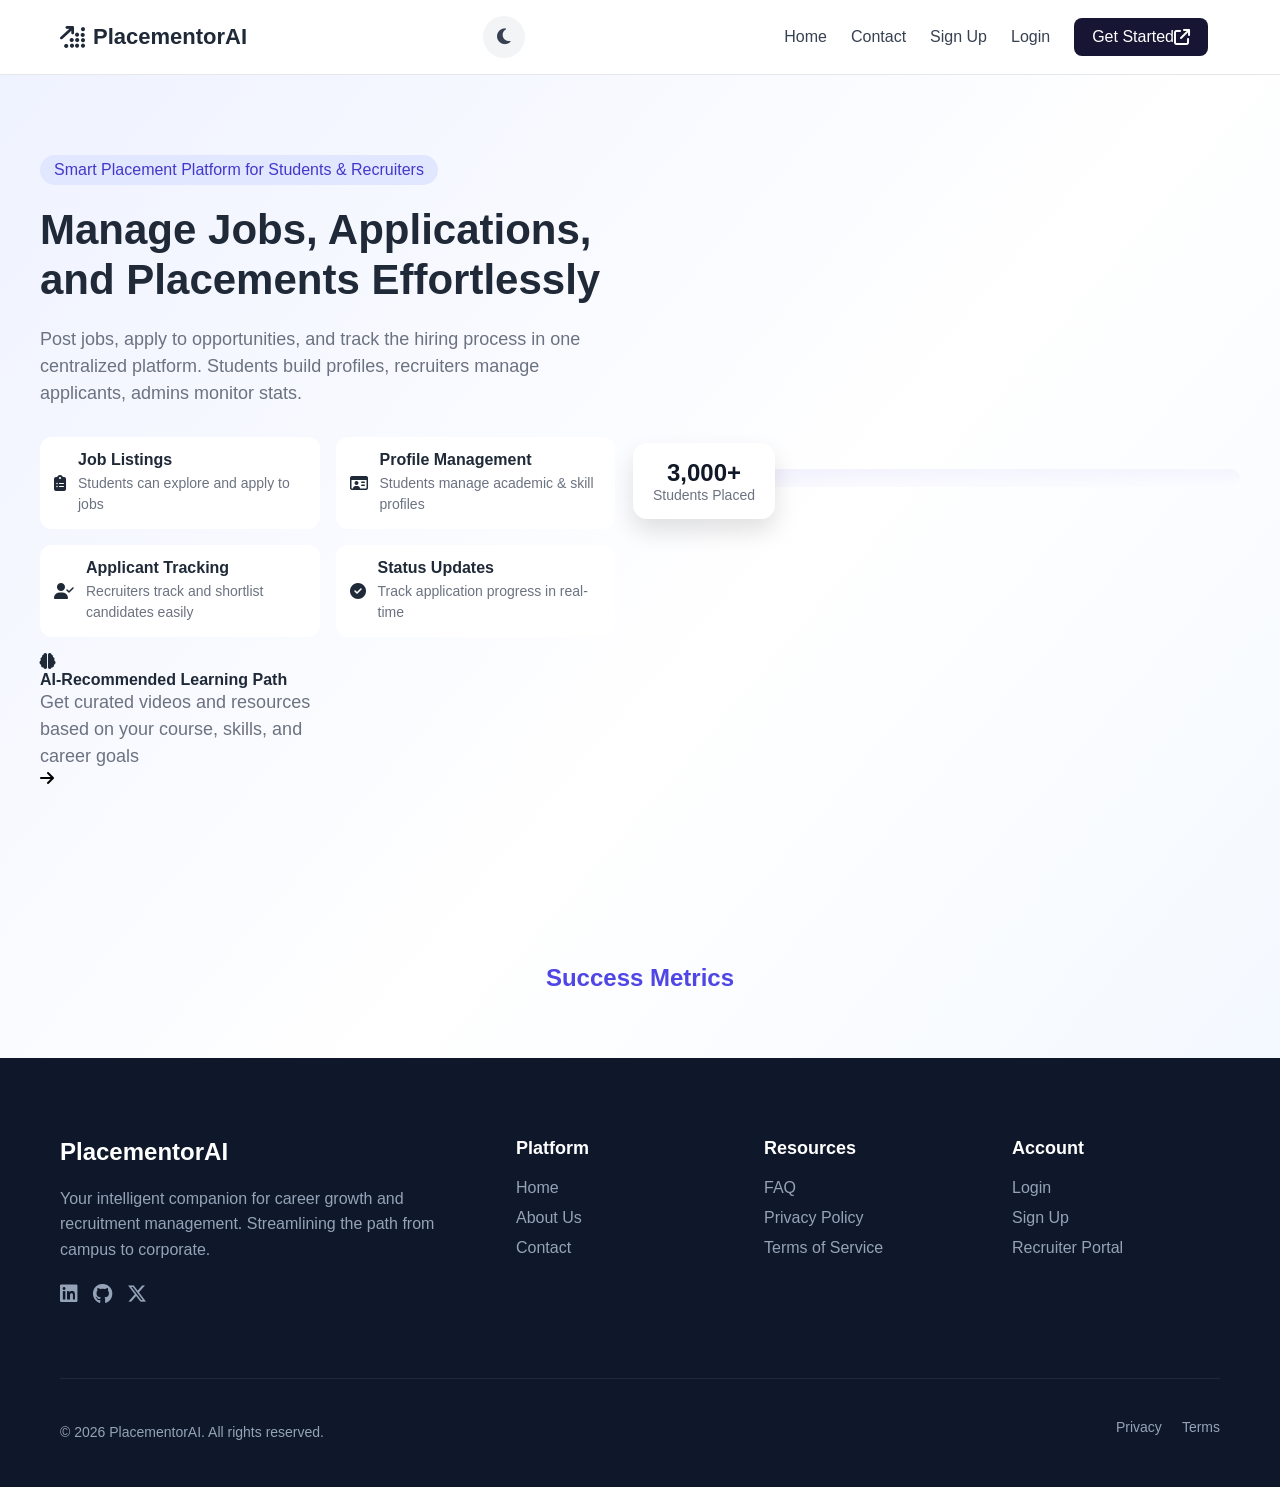
==== commit d8f7efeb: "the success metrics" ====
--- a/frontend/index.html
+++ b/frontend/index.html
@@ -210,6 +210,9 @@
   color: #fff;
 }
 
+.success{
+  color: white;
+}
 /* Documentation Portal */
 body.dark-mode .portal-content{
   background: #1e293b;
@@ -238,6 +241,43 @@
 /* Footer */
 body.dark-mode footer{
   background: #020617;
+}
+.success a{
+    text-decoration: none;
+}
+
+.success h3{
+    color: #4f46e5;
+    font-size: 1.5rem;
+    font-weight: 700;
+    padding: 12px 24px;
+    border-radius: 12px;
+    transition: all 0.3s ease;
+}
+
+.success h3:hover{
+    background: #eef2ff;
+    transform: translateY(-3px);
+}
+.success{
+    text-align: center;
+    margin: 40px 0;
+}
+
+.success a{
+    display: inline-block;
+    /* background: #4f46e5;
+    color: white; */
+    text-decoration: none;
+    padding: 14px 28px;
+    border-radius: 12px;
+    font-weight: 600;
+    transition: 0.3s ease;
+}
+
+.success a:hover{
+    /* background: #3730a3; */
+    transform: translateY(-3px);
 }
   </style>
 </head>
@@ -258,7 +298,6 @@
 
     <nav class="nav-menu" id="nav-links-target">
       <a href="index.html">Home</a>
-      <a href="About.html">About Us</a>
       <a href="contact.html">Contact</a>
       <a href="register.html">Sign Up</a>
       <a href="login.html" class="login">Login</a>
@@ -318,8 +357,13 @@
       </div>
     </div>
   </div>
+  
 </section>
-
+<div class="success">
+    <a href="success-metrics.html">
+        <h3>Success Metrics</h3>
+    </a>
+</div>
 <footer>
   <div class="container">
     <div class="footer-grid">
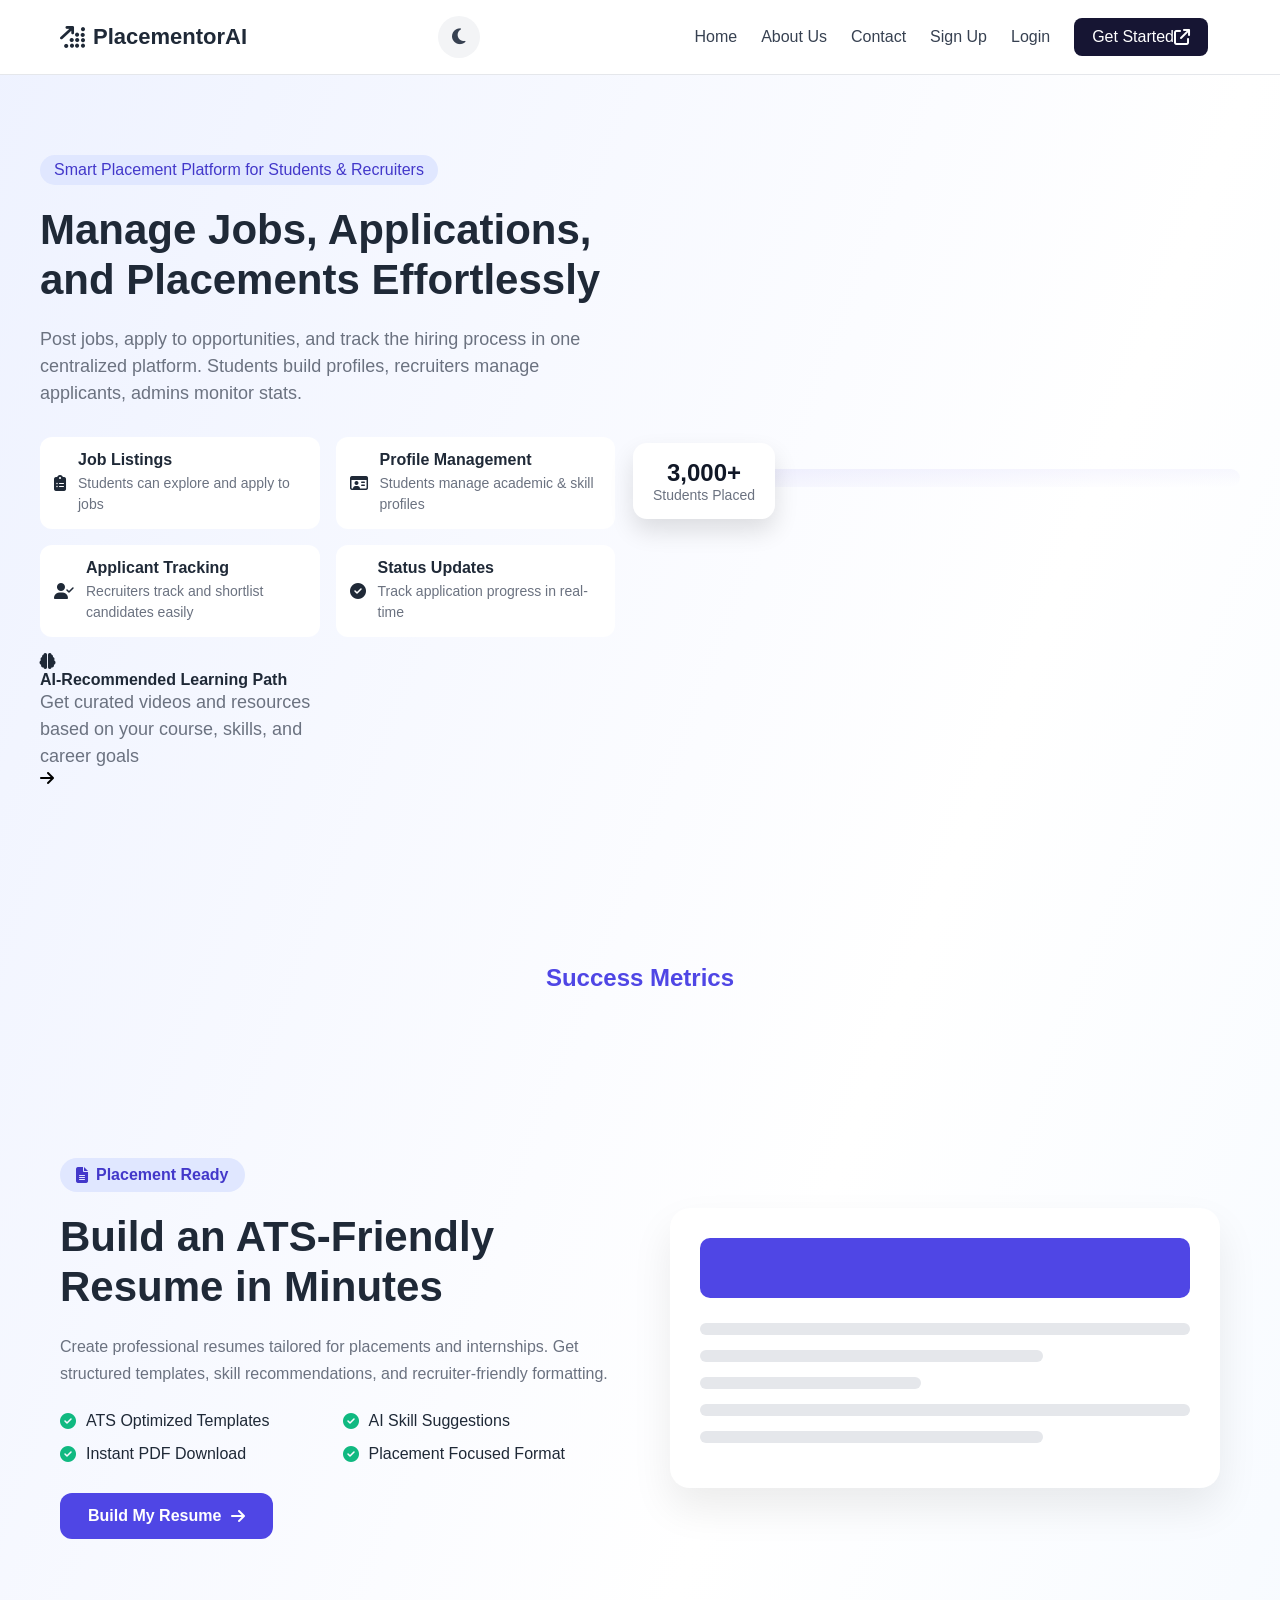
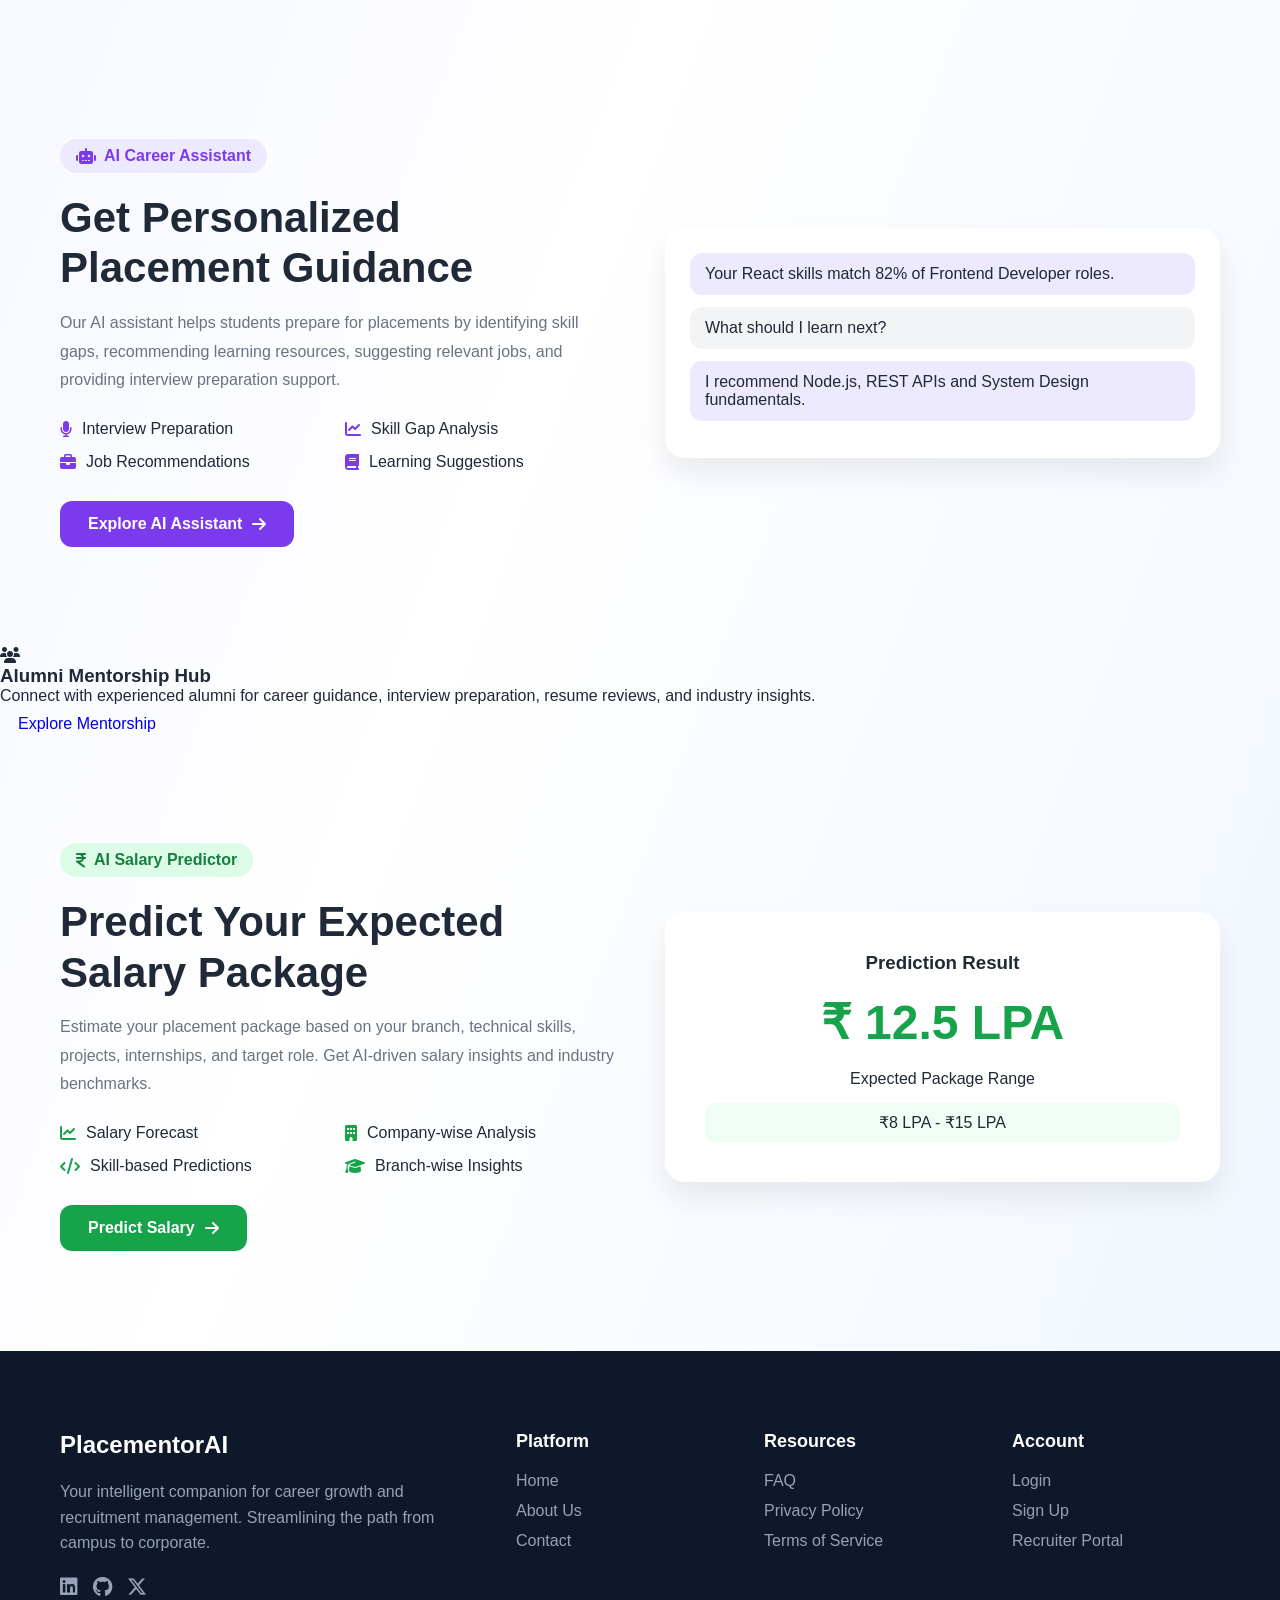
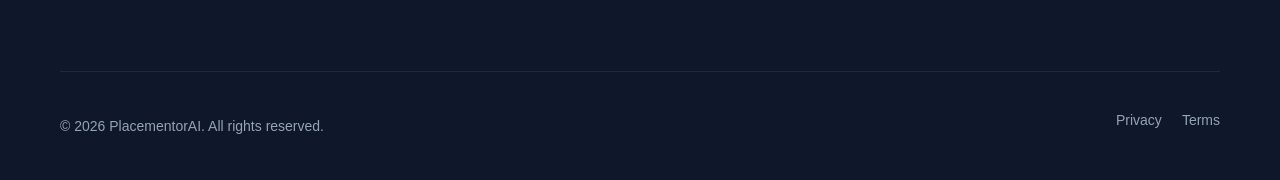
==== commit cbe54871: "Merge branch 'main' into feat/react-routing-layouts" ====
--- a/frontend/index.html
+++ b/frontend/index.html
@@ -8,6 +8,7 @@
   <link rel="stylesheet" href="https://cdnjs.cloudflare.com/ajax/libs/font-awesome/6.5.0/css/all.min.css">
   <link rel="icon" href="favicon.png" sizes="32x32" type="image/png">
 <link rel="shortcut icon" href="favicon.png" type="image/png">
+<link rel="stylesheet" href="style.css">
   <style>
     /* BASE */
     * { margin: 0; padding: 0; box-sizing: border-box; font-family: Inter, sans-serif; }
@@ -279,6 +280,119 @@
     /* background: #3730a3; */
     transform: translateY(-3px);
 }
+.ai-assistant-section{
+    padding:100px 0;
+}
+
+.ai-card{
+    display:grid;
+    grid-template-columns:1fr 1fr;
+    gap:50px;
+    align-items:center;
+}
+
+.ai-badge{
+    display:inline-flex;
+    align-items:center;
+    gap:8px;
+    padding:8px 16px;
+    background:#ede9fe;
+    color:#7c3aed;
+    border-radius:999px;
+    font-weight:600;
+}
+
+.ai-left h2{
+    margin-top:20px;
+    font-size:42px;
+    line-height:1.2;
+}
+
+.ai-left p{
+    margin-top:15px;
+    color:#6b7280;
+    line-height:1.8;
+}
+
+.ai-features{
+    margin-top:25px;
+    display:grid;
+    grid-template-columns:repeat(2,1fr);
+    gap:15px;
+}
+
+.ai-feature{
+    display:flex;
+    align-items:center;
+    gap:10px;
+    font-weight:500;
+}
+
+.ai-feature i{
+    color:#7c3aed;
+}
+
+.ai-btn{
+    display:inline-flex;
+    align-items:center;
+    gap:10px;
+    margin-top:30px;
+    background:#7c3aed;
+    color:white;
+    text-decoration:none;
+    padding:14px 28px;
+    border-radius:12px;
+    font-weight:600;
+    transition:.3s;
+}
+
+.ai-btn:hover{
+    background:#6d28d9;
+    transform:translateY(-3px);
+}
+
+.chat-preview{
+    background:white;
+    padding:25px;
+    border-radius:20px;
+    box-shadow:0 15px 30px rgba(0,0,0,.08);
+}
+
+.bot-msg,
+.user-msg{
+    padding:12px 15px;
+    border-radius:12px;
+    margin-bottom:12px;
+}
+
+.bot-msg{
+    background:#ede9fe;
+}
+
+.user-msg{
+    background:#f3f4f6;
+}
+body.dark-mode .chat-preview{
+    background:#1e293b;
+}
+
+body.dark-mode .bot-msg{
+    background:#312e81;
+    color:white;
+}
+
+body.dark-mode .user-msg{
+    background:#334155;
+    color:white;
+}
+
+body.dark-mode .ai-left p{
+    color:#cbd5e1;
+}
+
+body.dark-mode .ai-left h2{
+    color:white;
+}
   </style>
 </head>
 <body>
@@ -298,6 +412,7 @@
 
     <nav class="nav-menu" id="nav-links-target">
       <a href="index.html">Home</a>
+      <a href="About.html">About Us</a>
       <a href="contact.html">Contact</a>
       <a href="register.html">Sign Up</a>
       <a href="login.html" class="login">Login</a>
@@ -364,6 +479,241 @@
         <h3>Success Metrics</h3>
     </a>
 </div>
+<section class="resume-builder-section">
+  <div class="container">
+
+    <div class="resume-content">
+      <div class="resume-left">
+
+        <span class="resume-badge">
+          <i class="fa-solid fa-file-lines"></i>
+          Placement Ready
+        </span>
+
+        <h2>Build an ATS-Friendly Resume in Minutes</h2>
+
+        <p>
+          Create professional resumes tailored for placements and internships.
+          Get structured templates, skill recommendations, and recruiter-friendly formatting.
+        </p>
+
+        <div class="resume-features">
+
+          <div class="resume-feature">
+            <i class="fa-solid fa-check-circle"></i>
+            ATS Optimized Templates
+          </div>
+
+          <div class="resume-feature">
+            <i class="fa-solid fa-check-circle"></i>
+            AI Skill Suggestions
+          </div>
+
+          <div class="resume-feature">
+            <i class="fa-solid fa-check-circle"></i>
+            Instant PDF Download
+          </div>
+
+          <div class="resume-feature">
+            <i class="fa-solid fa-check-circle"></i>
+            Placement Focused Format
+          </div>
+
+        </div>
+
+        <a href="resume-builder.html" class="resume-btn">
+          Build My Resume
+          <i class="fa-solid fa-arrow-right"></i>
+        </a>
+
+      </div>
+
+      <div class="resume-right">
+
+        <div class="resume-preview">
+
+          <div class="resume-header"></div>
+
+          <div class="resume-line long"></div>
+          <div class="resume-line medium"></div>
+          <div class="resume-line short"></div>
+
+          <div class="resume-line long"></div>
+          <div class="resume-line medium"></div>
+
+        </div>
+
+      </div>
+    </div>
+
+  </div>
+</section>
+
+<section class="ai-assistant-section">
+  <div class="container">
+
+    <div class="ai-card">
+
+      <div class="ai-left">
+        <span class="ai-badge">
+          <i class="fa-solid fa-robot"></i>
+          AI Career Assistant
+        </span>
+
+        <h2>Get Personalized Placement Guidance</h2>
+
+        <p>
+          Our AI assistant helps students prepare for placements by
+          identifying skill gaps, recommending learning resources,
+          suggesting relevant jobs, and providing interview preparation support.
+        </p>
+
+        <div class="ai-features">
+
+          <div class="ai-feature">
+            <i class="fa-solid fa-microphone"></i>
+            Interview Preparation
+          </div>
+
+          <div class="ai-feature">
+            <i class="fa-solid fa-chart-line"></i>
+            Skill Gap Analysis
+          </div>
+
+          <div class="ai-feature">
+            <i class="fa-solid fa-briefcase"></i>
+            Job Recommendations
+          </div>
+
+          <div class="ai-feature">
+            <i class="fa-solid fa-book"></i>
+            Learning Suggestions
+          </div>
+
+        </div>
+
+        <a href="ai-assistant.html" class="ai-btn">
+          Explore AI Assistant
+          <i class="fa-solid fa-arrow-right"></i>
+        </a>
+
+      </div>
+
+      <div class="ai-right">
+
+        <div class="chat-preview">
+
+          <div class="bot-msg">
+            Your React skills match 82% of Frontend Developer roles.
+          </div>
+
+          <div class="user-msg">
+            What should I learn next?
+          </div>
+
+          <div class="bot-msg">
+            I recommend Node.js, REST APIs and System Design fundamentals.
+          </div>
+
+        </div>
+
+      </div>
+
+    </div>
+
+  </div>
+</section>
+
+<section class="feature-card">
+    <i class="fa-solid fa-users"></i>
+    <h3>Alumni Mentorship Hub</h3>
+
+    <p>
+        Connect with experienced alumni for career guidance,
+        interview preparation, resume reviews, and industry insights.
+    </p>
+
+    <a href="alumni-mentorship.html" class="btn">
+        Explore Mentorship
+    </a>
+</section>
+
+<section class="salary-section">
+  <div class="container">
+
+    <div class="salary-card">
+
+      <div class="salary-left">
+
+        <span class="salary-badge">
+          <i class="fa-solid fa-indian-rupee-sign"></i>
+          AI Salary Predictor
+        </span>
+
+        <h2>Predict Your Expected Salary Package</h2>
+
+        <p>
+          Estimate your placement package based on your branch,
+          technical skills, projects, internships, and target role.
+          Get AI-driven salary insights and industry benchmarks.
+        </p>
+
+        <div class="salary-features">
+
+          <div class="salary-feature">
+            <i class="fa-solid fa-chart-line"></i>
+            Salary Forecast
+          </div>
+
+          <div class="salary-feature">
+            <i class="fa-solid fa-building"></i>
+            Company-wise Analysis
+          </div>
+
+          <div class="salary-feature">
+            <i class="fa-solid fa-code"></i>
+            Skill-based Predictions
+          </div>
+
+          <div class="salary-feature">
+            <i class="fa-solid fa-graduation-cap"></i>
+            Branch-wise Insights
+          </div>
+
+        </div>
+
+        <a href="salary-predictor.html" class="salary-btn">
+          Predict Salary
+          <i class="fa-solid fa-arrow-right"></i>
+        </a>
+
+      </div>
+
+      <div class="salary-right">
+
+        <div class="salary-preview">
+
+          <h3>Prediction Result</h3>
+
+          <div class="salary-amount">
+            ₹ 12.5 LPA
+          </div>
+
+          <p>Expected Package Range</p>
+
+          <div class="salary-range">
+            ₹8 LPA - ₹15 LPA
+          </div>
+
+        </div>
+
+      </div>
+
+    </div>
+
+  </div>
+</section>
+
 <footer>
   <div class="container">
     <div class="footer-grid">
--- a/frontend/style.css
+++ b/frontend/style.css
@@ -0,0 +1,618 @@
+
+    /* BASE */
+    * { margin: 0; padding: 0; box-sizing: border-box; font-family: Inter, sans-serif; }
+    body { background: linear-gradient(to bottom right, #eef2ff, #ffffff, #eff6ff); color: #1f2937; }
+    .container { max-width: 1200px; margin: auto; padding: 0 20px; }
+
+    /* HEADER & RESPONSIVE NAVBAR */
+    .header { background: #fff; padding: 16px 0; border-bottom: 1px solid #e5e7eb; position: sticky; top: 0; z-index: 1000; }
+    .nav { display: flex; justify-content: space-between; align-items: center; }
+    .logo { font-size: 22px; font-weight: 700; display: flex; align-items: center; gap: 8px; }
+    
+    /* Navigation Menu Links Wrapper */
+    .nav-menu { display: flex; align-items: center; }
+    .nav-menu a { margin: 0 12px; text-decoration: none; color: #374151; font-weight: 500; transition: color 0.2s; }
+    .nav-menu a:hover { color: #4f46e5; }
+    .login { color: #4f46e5; }
+    
+    .btn { padding: 10px 18px; border-radius: 8px; border: none; cursor: pointer; font-weight: 500; display: inline-flex; align-items: center; text-decoration: none; }
+    .primary { background: #161533; color: #fff !important; }
+    .primary:hover { background: #23214d; color: #fff !important; }
+    .secondary { background: #e5e7eb; color: #374151; }
+
+    /* Mobile Hamburger Menu Toggle Button Button */
+    .menu-toggle { display: none; background: none; border: none; font-size: 24px; color: #374151; cursor: pointer; }
+
+    /* HERO */
+    .hero { display: grid; grid-template-columns: 1fr 1fr; gap: 50px; padding: 80px 0; align-items: center; }
+    .badge { display: inline-block; background: #e0e7ff; color: #4338ca; padding: 6px 14px; border-radius: 999px; margin-bottom: 20px; font-weight: 500; }
+    .hero h1 { font-size: 42px; line-height: 1.2; margin-bottom: 20px; font-weight: 700; }
+    .hero p { font-size: 18px; color: #6b7280; line-height: 1.5; }
+
+    .features { display: grid; grid-template-columns: repeat(2,1fr); gap: 16px; margin: 30px 0; }
+    .feature {
+      display: flex;
+      gap: 12px;
+      background: #fff;
+      padding: 14px;
+      border-radius: 12px;
+      align-items: center;
+      transition: transform 0.2s ease, box-shadow 0.2s ease;
+    }
+
+    .feature:hover {
+      transform: translateY(-3px);
+      box-shadow: 0 8px 20px rgba(0,0,0,0.08);
+    }    
+    .feature h4 { font-size: 16px; font-weight: 600; margin-bottom: 4px; }
+    .feature p { font-size: 14px; color: #6b7280; }
+
+    .cta { display: flex; gap: 14px; margin-top: 20px; }
+    .cta button { flex: 1; text-align: center; }
+
+    /* HERO IMAGE */
+    .hero-right { position: relative; top: -8px; }
+    .hero-right img {
+      width: 100%;
+      height: auto;
+      max-height: 420px;
+      object-fit: cover;
+      display: block;
+      border-radius: 20px;
+    }
+
+    .hero-img-wrapper { position: relative; border-radius: 20px; overflow: hidden; }
+    .hero-img-wrapper::after {
+      content: "";
+      position: absolute;
+      inset: 0;
+      background: linear-gradient(
+        to bottom right,
+        rgba(79,70,229,0.08),
+        rgba(255,255,255,0.02)
+      );
+    }
+
+    .stats-card { position: absolute; bottom: -32px; left: -32px; background: #ffffff; padding: 16px 20px; border-radius: 14px; display: flex; align-items: center; gap: 12px; box-shadow: 0 12px 24px rgba(0,0,0,0.12); z-index: 10; }
+    .stats-card strong { font-size: 24px; font-weight: 700; color: #111827; }
+    .stats-card span { display: block; font-size: 14px; color: #6b7280; }
+    .stats-card div { text-align: center; }
+
+    /* FOOTER */
+    footer { background: #0f172a; color: #f8fafc; padding: 80px 0 40px; }
+    .footer-grid { display: grid; grid-template-columns: 2fr 1fr 1fr 1fr; gap: 40px; margin-bottom: 60px; }
+    footer h3 { font-size: 24px; margin-bottom: 20px; color: #fff; }
+    footer h4 { font-size: 18px; margin-bottom: 20px; color: #fff; }
+    footer p { color: #94a3b8; line-height: 1.6; }
+    footer a { color: #94a3b8; text-decoration: none; margin-bottom: 12px; display: block; transition: color 0.2s; }
+    footer a:hover { color: #4f46e5; }
+    .footer-social { display: flex; gap: 15px; margin-top: 20px; }
+    .footer-social a { font-size: 20px; color: #94a3b8; }
+    .footer-social a:hover { color: #fff; }
+    .footer-bottom { border-top: 1px solid #1e293b; padding-top: 40px; display: flex; justify-content: space-between; align-items: center; color: #64748b; font-size: 14px; }
+    .copyright { margin-top: 0; }
+
+    /* DOCUMENTATION PORTAL */
+    .portal-overlay { position: fixed; inset: 0; background: rgba(15, 23, 42, 0.8); backdrop-filter: blur(8px); z-index: 2000; display: none; align-items: center; justify-content: center; padding: 20px; }
+    .portal-content { background: rgba(255, 255, 255, 0.98); width: 100%; max-width: 800px; max-height: 90vh; border-radius: 24px; overflow: hidden; display: flex; flex-direction: column; box-shadow: 0 25px 50px -12px rgba(0, 0, 0, 0.5); border: 1px solid rgba(255, 255, 255, 0.3); animation: slideUp 0.4s ease-out; }
+    @keyframes slideUp { from { transform: translateY(30px); opacity: 0; } to { transform: translateY(0); opacity: 1; } }
+    .portal-header { padding: 24px 32px; border-bottom: 1px solid #e2e8f0; display: flex; justify-content: space-between; align-items: center; }
+    .portal-nav { display: flex; gap: 12px; padding: 12px 32px; background: #f8fafc; border-bottom: 1px solid #e2e8f0; }
+    .portal-nav-btn { background: none; border: none; padding: 8px 16px; border-radius: 8px; cursor: pointer; font-weight: 500; color: #64748b; transition: all 0.2s; }
+    .portal-nav-btn.active { background: #4f46e5; color: #fff; }
+    .portal-body { padding: 32px; overflow-y: auto; color: #334155; line-height: 1.7; }
+    .portal-body h2 { margin-bottom: 16px; color: #0f172a; font-size: 24px; }
+    .portal-body section { margin-bottom: 32px; }
+    .portal-body section h3 { font-size: 18px; margin-bottom: 12px; color: #1e293b; }
+    .close-portal { cursor: pointer; font-size: 24px; color: #64748b; transition: color 0.2s; }
+    .close-portal:hover { color: #ef4444; }
+
+    /* RESPONSIVE BREAKPOINTS WITH MOBILE DROPDOWN NAVIGATION FIX */
+    @media (max-width: 768px) {
+      .menu-toggle { display: block; }
+      
+      .nav-menu {
+        display: none;
+        flex-direction: column;
+        position: absolute;
+        top: 100%;
+        left: 0;
+        width: 100%;
+        background: #ffffff;
+        padding: 20px;
+        box-shadow: 0 8px 16px rgba(0,0,0,0.1);
+        border-top: 1px solid #f3f4f6;
+        gap: 16px;
+        text-align: center;
+      }
+      
+      .nav-menu.active { display: flex; }
+      .nav-menu a { margin: 8px 0; width: 100%; font-size: 16px; }
+      .nav-menu .btn { width: 100%; justify-content: center; }
+
+      .hero { grid-template-columns: 1fr; gap: 30px; text-align: center; }
+      .hero-left { order: 2; }
+      .hero-right { order: 1; }
+      .features { grid-template-columns: 1fr; }
+      .feature-wide { grid-column: span 1; }
+      .cta { flex-direction: column; }
+      .stats-card { left: 50%; transform: translateX(-50%); bottom: -24px; }
+
+      .footer-grid { grid-template-columns: 1fr 1fr; }
+      .footer-bottom { flex-direction: column; gap: 20px; text-align: center; }
+    }
+
+    @media (max-width: 480px) {
+      .footer-grid { grid-template-columns: 1fr; }
+    }
+    /* Theme Toggle Button */
+.theme-toggle{
+  background: #f3f4f6;
+  border: none;
+  width: 42px;
+  height: 42px;
+  border-radius: 50%;
+  cursor: pointer;
+  font-size: 18px;
+  color: #374151;
+  transition: all 0.3s ease;
+  margin-right: 12px;
+}
+
+.theme-toggle:hover{
+  transform: rotate(15deg);
+  background: #e5e7eb;
+}
+/* DARK MODE */
+
+body.dark-mode{
+  background: #0f172a;
+  color: #f8fafc;
+}
+
+/* Header */
+body.dark-mode .header{
+  background: #1e293b;
+  border-bottom: 1px solid #334155;
+}
+
+body.dark-mode .nav-menu a,
+body.dark-mode .logo,
+body.dark-mode .menu-toggle{
+  color: #f8fafc;
+}
+
+/* Hero Features */
+body.dark-mode .feature,
+body.dark-mode .stats-card{
+  background: #1e293b;
+  color: #f8fafc;
+}
+
+body.dark-mode .feature p,
+body.dark-mode .hero p{
+  color: #cbd5e1;
+}
+
+/* Buttons */
+body.dark-mode .secondary{
+  background: #334155;
+  color: #fff;
+}
+
+/* Documentation Portal */
+body.dark-mode .portal-content{
+  background: #1e293b;
+}
+
+body.dark-mode .portal-body,
+body.dark-mode .portal-header h2,
+body.dark-mode .portal-body h2,
+body.dark-mode .portal-body h3{
+  color: #f8fafc;
+}
+
+body.dark-mode .portal-nav{
+  background: #0f172a;
+}
+
+body.dark-mode .portal-nav-btn{
+  color: #cbd5e1;
+}
+
+/* Mobile Menu */
+body.dark-mode .nav-menu{
+  background: #1e293b;
+}
+
+/* Footer */
+body.dark-mode footer{
+  background: #020617;
+}
+.metrics-hero{
+    text-align:center;
+    padding:80px 20px;
+}
+
+.analytics-badge{
+    background:#eef2ff;
+    color:#4f46e5;
+    padding:10px 18px;
+    border-radius:999px;
+    display:inline-flex;
+    gap:8px;
+    align-items:center;
+}
+
+.metrics-hero h1{
+    margin-top:20px;
+    font-size:3rem;
+}
+
+.metrics-grid{
+    display:grid;
+    grid-template-columns:repeat(auto-fit,minmax(220px,1fr));
+    gap:25px;
+    padding:40px 0;
+}
+
+.metric-card{
+    background:white;
+    border-radius:20px;
+    padding:30px;
+    text-align:center;
+    box-shadow:0 10px 25px rgba(0,0,0,.08);
+    transition:.3s;
+}
+
+.metric-card:hover{
+    transform:translateY(-8px);
+}
+
+.metric-card i{
+    font-size:32px;
+    color:#4f46e5;
+    margin-bottom:15px;
+}
+
+.ai-insights{
+    margin:80px auto;
+}
+
+.insight-card{
+    margin-top:20px;
+    background:linear-gradient(135deg,#4f46e5,#7c3aed);
+    color:white;
+    padding:30px;
+    border-radius:20px;
+}
+body.dark-mode{
+    background:#0f172a;
+    color:#f8fafc;
+}
+
+body.dark-mode .metric-card{
+    background:#1e293b;
+}
+
+body.dark-mode .metric-card p,
+body.dark-mode .metrics-hero p{
+    color:#cbd5e1;
+}
+
+body.dark-mode .metric-card h2,
+body.dark-mode .metrics-hero h1{
+    color:#fff;
+}
+.success{
+    display: flex;
+    justify-content: center;
+    align-items: center;
+    margin: 30px 0;
+}
+.resume-builder-section{
+  padding:100px 0;
+}
+
+.resume-content{
+  display:grid;
+  grid-template-columns:1fr 1fr;
+  gap:60px;
+  align-items:center;
+}
+
+.resume-badge{
+  display:inline-flex;
+  align-items:center;
+  gap:8px;
+  padding:8px 16px;
+  background:#e0e7ff;
+  color:#4338ca;
+  border-radius:999px;
+  font-weight:600;
+}
+
+.resume-left h2{
+  margin-top:20px;
+  font-size:42px;
+  line-height:1.2;
+}
+
+.resume-left p{
+  margin-top:20px;
+  color:#6b7280;
+  line-height:1.7;
+}
+
+.resume-features{
+  margin-top:25px;
+  display:grid;
+  grid-template-columns:repeat(2,1fr);
+  gap:15px;
+}
+
+.resume-feature{
+  display:flex;
+  gap:10px;
+  align-items:center;
+  font-weight:500;
+}
+
+.resume-feature i{
+  color:#10b981;
+}
+
+.resume-btn{
+  margin-top:30px;
+  display:inline-flex;
+  align-items:center;
+  gap:10px;
+  background:#4f46e5;
+  color:white;
+  text-decoration:none;
+  padding:14px 28px;
+  border-radius:12px;
+  font-weight:600;
+  transition:0.3s;
+}
+
+.resume-btn:hover{
+  background:#3730a3;
+  transform:translateY(-3px);
+}
+
+.resume-preview{
+  background:white;
+  padding:30px;
+  border-radius:20px;
+  box-shadow:0 20px 40px rgba(0,0,0,.08);
+}
+
+.resume-header{
+  height:60px;
+  background:#4f46e5;
+  border-radius:10px;
+  margin-bottom:25px;
+}
+
+.resume-line{
+  height:12px;
+  background:#e5e7eb;
+  border-radius:10px;
+  margin-bottom:15px;
+}
+
+.resume-line.long{
+  width:100%;
+}
+
+.resume-line.medium{
+  width:70%;
+}
+
+.resume-line.short{
+  width:45%;
+}
+body.dark-mode .resume-preview{
+  background:#1e293b;
+}
+
+body.dark-mode .resume-line{
+  background:#475569;
+}
+
+body.dark-mode .resume-left h2{
+  color:white;
+}
+
+body.dark-mode .resume-left p{
+  color:#cbd5e1;
+}
+
+.salary-section{
+    padding:100px 0;
+}
+
+.salary-card{
+    display:grid;
+    grid-template-columns:1fr 1fr;
+    gap:50px;
+    align-items:center;
+}
+
+.salary-badge{
+    display:inline-flex;
+    align-items:center;
+    gap:8px;
+    padding:8px 16px;
+    background:#dcfce7;
+    color:#15803d;
+    border-radius:999px;
+    font-weight:600;
+}
+
+.salary-left h2{
+    margin-top:20px;
+    font-size:42px;
+    line-height:1.2;
+}
+
+.salary-left p{
+    margin-top:15px;
+    color:#6b7280;
+    line-height:1.8;
+}
+
+.salary-features{
+    margin-top:25px;
+    display:grid;
+    grid-template-columns:repeat(2,1fr);
+    gap:15px;
+}
+
+.salary-feature{
+    display:flex;
+    align-items:center;
+    gap:10px;
+    font-weight:500;
+}
+
+.salary-feature i{
+    color:#16a34a;
+}
+
+.salary-btn{
+    display:inline-flex;
+    align-items:center;
+    gap:10px;
+    margin-top:30px;
+    padding:14px 28px;
+    background:#16a34a;
+    color:white;
+    text-decoration:none;
+    border-radius:12px;
+    font-weight:600;
+    transition:.3s;
+}
+
+.salary-btn:hover{
+    background:#15803d;
+    transform:translateY(-3px);
+}
+
+.salary-preview{
+    background:white;
+    padding:40px;
+    border-radius:20px;
+    box-shadow:0 15px 30px rgba(0,0,0,.08);
+    text-align:center;
+}
+
+.salary-amount{
+    font-size:48px;
+    font-weight:700;
+    color:#16a34a;
+    margin:20px 0;
+}
+
+.salary-range{
+    margin-top:15px;
+    padding:10px;
+    background:#f0fdf4;
+    border-radius:10px;
+}
+body.dark-mode .salary-preview{
+    background:#1e293b;
+    color:white;
+}
+
+body.dark-mode .salary-left p{
+    color:#cbd5e1;
+}
+
+body.dark-mode .salary-left h2{
+    color:white;
+}
+
+body.dark-mode .salary-range{
+    background:#14532d;
+    color:white;
+.feature-card{
+    max-width: 900px;
+    margin: 60px auto;
+    padding: 40px;
+    text-align: center;
+    background: linear-gradient(135deg, #ffffff, #f8faff);
+    border-radius: 24px;
+    box-shadow: 0 15px 35px rgba(0,0,0,0.08);
+    transition: all 0.3s ease;
+    border: 1px solid #e5e7eb;
+}
+
+.feature-card:hover{
+    transform: translateY(-8px);
+    box-shadow: 0 25px 45px rgba(79,70,229,0.15);
+}
+
+.feature-card i{
+    font-size: 3rem;
+    color: #4f46e5;
+    margin-bottom: 20px;
+    background: #eef2ff;
+    width: 90px;
+    height: 90px;
+    border-radius: 50%;
+    display: inline-flex;
+    align-items: center;
+    justify-content: center;
+}
+
+.feature-card h3{
+    font-size: 2rem;
+    margin-bottom: 15px;
+    color: #111827;
+}
+
+.feature-card p{
+    max-width: 650px;
+    margin: 0 auto 25px;
+    color: #6b7280;
+    font-size: 1.05rem;
+    line-height: 1.8;
+}
+
+.feature-card .btn{
+    display: inline-flex;
+    align-items: center;
+    gap: 10px;
+    background: #4f46e5;
+    color: white;
+    text-decoration: none;
+    padding: 14px 28px;
+    border-radius: 12px;
+    font-weight: 600;
+    transition: 0.3s ease;
+}
+
+.feature-card .btn:hover{
+    background: #3730a3;
+    transform: translateY(-3px);
+}
+body.dark-mode .feature-card{
+    background: #1e293b;
+    border: 1px solid #334155;
+    box-shadow: 0 15px 35px rgba(0,0,0,0.3);
+}
+
+body.dark-mode .feature-card h3{
+    color: white;
+}
+
+body.dark-mode .feature-card p{
+    color: #cbd5e1;
+}
+
+body.dark-mode .feature-card i{
+    background: #312e81;
+    color: #c4b5fd;
+}
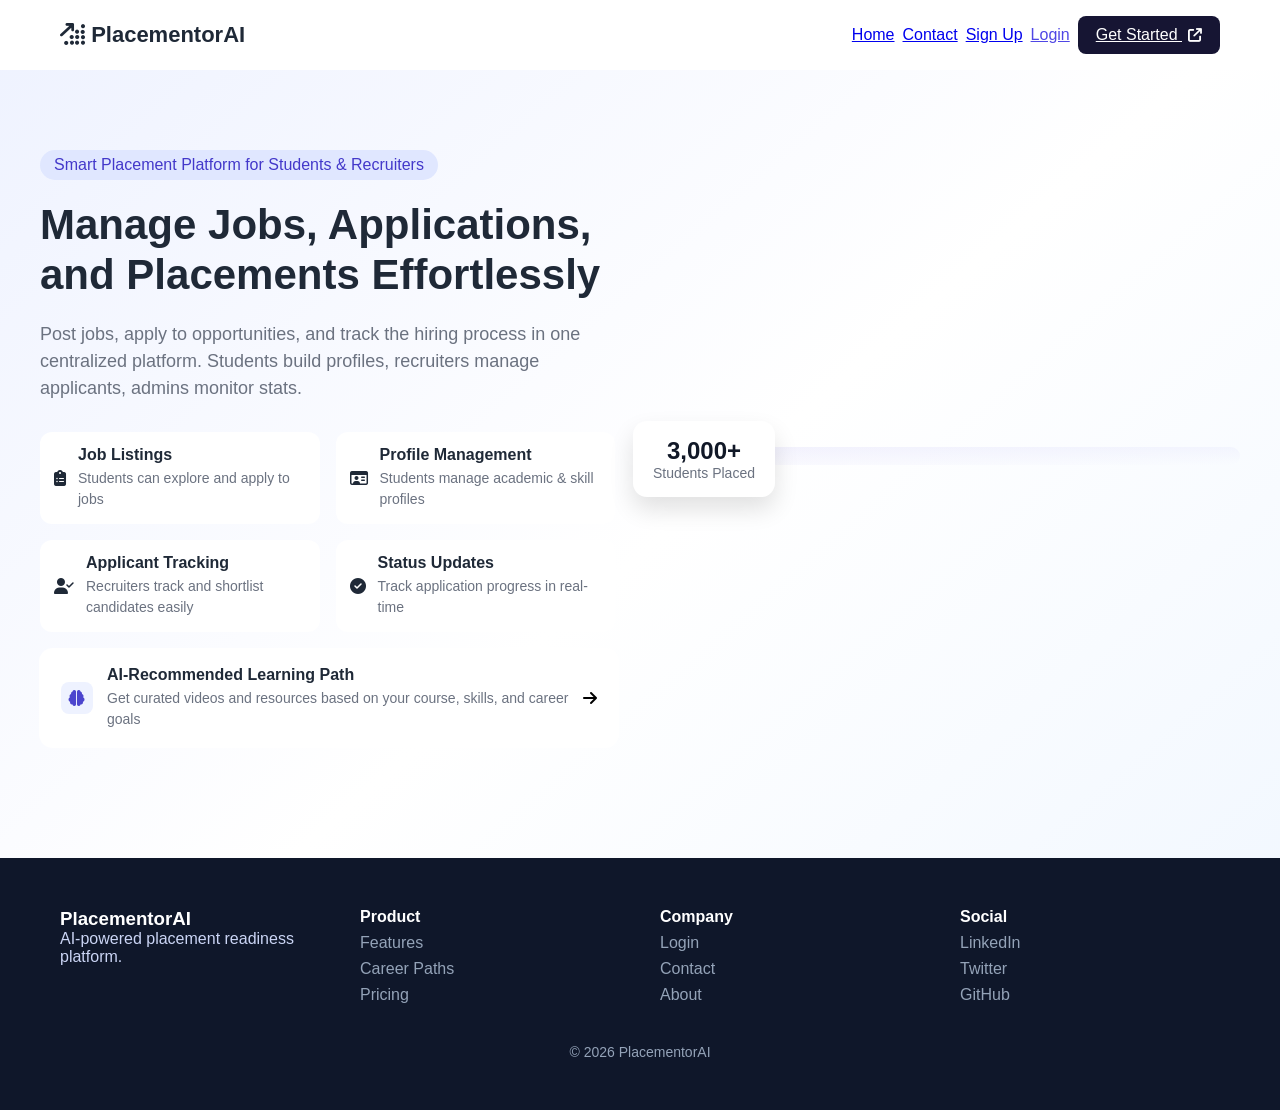
==== commit 87fe91b6: "Merge branch 'main' into cursor/fix-express5-wildcard-route" ====
--- a/frontend/index.html
+++ b/frontend/index.html
@@ -4,35 +4,26 @@
   <meta charset="UTF-8" />
   <meta name="viewport" content="width=device-width, initial-scale=1.0"/>
   <title>PlacementorAI</title>
-  <link rel="icon" type="image/png" href="images/favicon.png">
   <link rel="stylesheet" href="https://cdnjs.cloudflare.com/ajax/libs/font-awesome/6.5.0/css/all.min.css">
-  <link rel="icon" href="favicon.png" sizes="32x32" type="image/png">
-<link rel="shortcut icon" href="favicon.png" type="image/png">
-<link rel="stylesheet" href="style.css">
+
   <style>
     /* BASE */
     * { margin: 0; padding: 0; box-sizing: border-box; font-family: Inter, sans-serif; }
     body { background: linear-gradient(to bottom right, #eef2ff, #ffffff, #eff6ff); color: #1f2937; }
     .container { max-width: 1200px; margin: auto; padding: 0 20px; }
 
-    /* HEADER & RESPONSIVE NAVBAR */
-    .header { background: #fff; padding: 16px 0; border-bottom: 1px solid #e5e7eb; position: sticky; top: 0; z-index: 1000; }
+    /* HEADER */
+    .header { background: #fff; padding: 16px 0; }
     .nav { display: flex; justify-content: space-between; align-items: center; }
-    .logo { font-size: 22px; font-weight: 700; display: flex; align-items: center; gap: 8px; }
-    
-    /* Navigation Menu Links Wrapper */
-    .nav-menu { display: flex; align-items: center; }
-    .nav-menu a { margin: 0 12px; text-decoration: none; color: #374151; font-weight: 500; transition: color 0.2s; }
-    .nav-menu a:hover { color: #4f46e5; }
+    .logo { font-size: 22px; font-weight: 700; }
+    .nav-links { display: flex; align-items: center; gap: 8px; }
+    nav a { margin: 0 12px; text-decoration: none; color: #374151; font-weight: 500; }
     .login { color: #4f46e5; }
-    
-    .btn { padding: 10px 18px; border-radius: 8px; border: none; cursor: pointer; font-weight: 500; display: inline-flex; align-items: center; text-decoration: none; }
-    .primary { background: #161533; color: #fff !important; }
-    .primary:hover { background: #23214d; color: #fff !important; }
+    .hamburger { display: none; background: none; border: none; cursor: pointer; padding: 8px; }
+    .hamburger i { font-size: 24px; color: #374151; }
+    .btn { padding: 10px 18px; border-radius: 8px; border: none; cursor: pointer; font-weight: 500; }
+    .primary { background: #161533; color: #fff; }
     .secondary { background: #e5e7eb; color: #374151; }
-
-    /* Mobile Hamburger Menu Toggle Button Button */
-    .menu-toggle { display: none; background: none; border: none; font-size: 24px; color: #374151; cursor: pointer; }
 
     /* HERO */
     .hero { display: grid; grid-template-columns: 1fr 1fr; gap: 50px; padding: 80px 0; align-items: center; }
@@ -41,855 +32,305 @@
     .hero p { font-size: 18px; color: #6b7280; line-height: 1.5; }
 
     .features { display: grid; grid-template-columns: repeat(2,1fr); gap: 16px; margin: 30px 0; }
-    .feature {
-      display: flex;
-      gap: 12px;
-      background: #fff;
-      padding: 14px;
-      border-radius: 12px;
-      align-items: center;
-      transition: transform 0.2s ease, box-shadow 0.2s ease;
-    }
-
-    .feature:hover {
-      transform: translateY(-3px);
-      box-shadow: 0 8px 20px rgba(0,0,0,0.08);
-    }    
-    .feature h4 { font-size: 16px; font-weight: 600; margin-bottom: 4px; }
+.feature {
+  display: flex;
+  gap: 12px;
+  background: #fff;
+  padding: 14px;
+  border-radius: 12px;
+  align-items: center;
+  transition: transform 0.2s ease, box-shadow 0.2s ease;
+}
+
+.feature:hover {
+  transform: translateY(-3px);
+  box-shadow: 0 8px 20px rgba(0,0,0,0.08);
+}    .feature h4 { font-size: 16px; font-weight: 600; margin-bottom: 4px; }
     .feature p { font-size: 14px; color: #6b7280; }
 
     .cta { display: flex; gap: 14px; margin-top: 20px; }
     .cta button { flex: 1; text-align: center; }
 
     /* HERO IMAGE */
-    .hero-right { position: relative; top: -8px; }
-    .hero-right img {
-      width: 100%;
-      height: auto;
-      max-height: 420px;
-      object-fit: cover;
-      display: block;
-      border-radius: 20px;
-    }
-
-    .hero-img-wrapper { position: relative; border-radius: 20px; overflow: hidden; }
-    .hero-img-wrapper::after {
-      content: "";
-      position: absolute;
-      inset: 0;
-      background: linear-gradient(
-        to bottom right,
-        rgba(79,70,229,0.08),
-        rgba(255,255,255,0.02)
-      );
-    }
+.hero-right {
+  position: relative;
+  top: -8px;
+}
+
+.hero-right img {
+  width: 100%;
+  height: auto;
+  max-height: 420px;
+  object-fit: cover;
+  display: block;
+  border-radius: 20px;
+}
+
+
+
+/* ADD THIS RIGHT HERE 👇 */
+.hero-img-wrapper {
+  position: relative;
+  border-radius: 20px;
+  overflow: hidden;
+}
+
+.hero-img-wrapper::after {
+  content: "";
+  position: absolute;
+  inset: 0;
+  background: linear-gradient(
+    to bottom right,
+    rgba(79,70,229,0.08),
+    rgba(255,255,255,0.02)
+  );
+}
+
+
 
     .stats-card { position: absolute; bottom: -32px; left: -32px; background: #ffffff; padding: 16px 20px; border-radius: 14px; display: flex; align-items: center; gap: 12px; box-shadow: 0 12px 24px rgba(0,0,0,0.12); z-index: 10; }
     .stats-card strong { font-size: 24px; font-weight: 700; color: #111827; }
     .stats-card span { display: block; font-size: 14px; color: #6b7280; }
-    .stats-card div { text-align: center; }
+    .stats-card div {
+  text-align: center;
+}
+
 
     /* FOOTER */
-    footer { background: #0f172a; color: #f8fafc; padding: 80px 0 40px; }
-    .footer-grid { display: grid; grid-template-columns: 2fr 1fr 1fr 1fr; gap: 40px; margin-bottom: 60px; }
-    footer h3 { font-size: 24px; margin-bottom: 20px; color: #fff; }
-    footer h4 { font-size: 18px; margin-bottom: 20px; color: #fff; }
-    footer p { color: #94a3b8; line-height: 1.6; }
-    footer a { color: #94a3b8; text-decoration: none; margin-bottom: 12px; display: block; transition: color 0.2s; }
-    footer a:hover { color: #4f46e5; }
-    .footer-social { display: flex; gap: 15px; margin-top: 20px; }
-    .footer-social a { font-size: 20px; color: #94a3b8; }
-    .footer-social a:hover { color: #fff; }
-    .footer-bottom { border-top: 1px solid #1e293b; padding-top: 40px; display: flex; justify-content: space-between; align-items: center; color: #64748b; font-size: 14px; }
-    .copyright { margin-top: 0; }
-
-    /* DOCUMENTATION PORTAL */
-    .portal-overlay { position: fixed; inset: 0; background: rgba(15, 23, 42, 0.8); backdrop-filter: blur(8px); z-index: 2000; display: none; align-items: center; justify-content: center; padding: 20px; }
-    .portal-content { background: rgba(255, 255, 255, 0.98); width: 100%; max-width: 800px; max-height: 90vh; border-radius: 24px; overflow: hidden; display: flex; flex-direction: column; box-shadow: 0 25px 50px -12px rgba(0, 0, 0, 0.5); border: 1px solid rgba(255, 255, 255, 0.3); animation: slideUp 0.4s ease-out; }
-    @keyframes slideUp { from { transform: translateY(30px); opacity: 0; } to { transform: translateY(0); opacity: 1; } }
-    .portal-header { padding: 24px 32px; border-bottom: 1px solid #e2e8f0; display: flex; justify-content: space-between; align-items: center; }
-    .portal-nav { display: flex; gap: 12px; padding: 12px 32px; background: #f8fafc; border-bottom: 1px solid #e2e8f0; }
-    .portal-nav-btn { background: none; border: none; padding: 8px 16px; border-radius: 8px; cursor: pointer; font-weight: 500; color: #64748b; transition: all 0.2s; }
-    .portal-nav-btn.active { background: #4f46e5; color: #fff; }
-    .portal-body { padding: 32px; overflow-y: auto; color: #334155; line-height: 1.7; }
-    .portal-body h2 { margin-bottom: 16px; color: #0f172a; font-size: 24px; }
-    .portal-body section { margin-bottom: 32px; }
-    .portal-body section h3 { font-size: 18px; margin-bottom: 12px; color: #1e293b; }
-    .close-portal { cursor: pointer; font-size: 24px; color: #64748b; transition: color 0.2s; }
-    .close-portal:hover { color: #ef4444; }
-
-    /* RESPONSIVE BREAKPOINTS WITH MOBILE DROPDOWN NAVIGATION FIX */
+    footer { background: #0f172a; color: #cbd5f5; padding: 50px 0; }
+    .footer-grid { display: grid; grid-template-columns: repeat(4,1fr); gap: 40px; }
+    footer a { display: block; color: #94a3b8; text-decoration: none; margin-top: 8px; }
+    .copyright { text-align: center; margin-top: 40px; font-size: 14px; color: #94a3b8; }
+
+    /* MODAL */
+    .modal { position: fixed; inset: 0; display: none; background: rgba(0,0,0,0.5); align-items: center; justify-content: center; z-index: 1000; }
+    .modal-box { background: #fff; padding: 30px; border-radius: 16px; width: 360px; }
+    .modal-box input { width: 100%; padding: 10px; margin: 10px 0; }
+    .modal-actions { display: flex; gap: 10px; margin-top: 20px; }
+
+    /* RESPONSIVE */
     @media (max-width: 768px) {
-      .menu-toggle { display: block; }
-      
-      .nav-menu {
+      .hamburger { display: block; }
+      .nav-links {
+        position: fixed;
+        top: 0;
+        right: -100%;
+        width: 260px;
+        height: 100vh;
+        background: #fff;
+        flex-direction: column;
+        padding: 80px 24px 24px;
+        box-shadow: -4px 0 12px rgba(0,0,0,0.1);
+        transition: right 0.3s ease;
+        z-index: 999;
+        align-items: flex-start;
+      }
+      .nav-links.active { right: 0; }
+      .nav-links a { margin: 8px 0; width: 100%; }
+      .nav-links .btn { width: 100%; text-align: center; }
+      .overlay {
         display: none;
-        flex-direction: column;
-        position: absolute;
-        top: 100%;
-        left: 0;
-        width: 100%;
-        background: #ffffff;
-        padding: 20px;
-        box-shadow: 0 8px 16px rgba(0,0,0,0.1);
-        border-top: 1px solid #f3f4f6;
-        gap: 16px;
-        text-align: center;
+        position: fixed;
+        inset: 0;
+        background: rgba(0,0,0,0.4);
+        z-index: 998;
       }
-      
-      .nav-menu.active { display: flex; }
-      .nav-menu a { margin: 8px 0; width: 100%; font-size: 16px; }
-      .nav-menu .btn { width: 100%; justify-content: center; }
-
+      .overlay.active { display: block; }
       .hero { grid-template-columns: 1fr; gap: 30px; text-align: center; }
       .hero-left { order: 2; }
       .hero-right { order: 1; }
       .features { grid-template-columns: 1fr; }
-      .feature-wide { grid-column: span 1; }
       .cta { flex-direction: column; }
       .stats-card { left: 50%; transform: translateX(-50%); bottom: -24px; }
-
-      .footer-grid { grid-template-columns: 1fr 1fr; }
-      .footer-bottom { flex-direction: column; gap: 20px; text-align: center; }
+      .footer-grid { grid-template-columns: 1fr 1fr; gap: 24px; }
     }
-
     @media (max-width: 480px) {
       .footer-grid { grid-template-columns: 1fr; }
     }
-    /* Theme Toggle Button */
-.theme-toggle{
-  background: #f3f4f6;
-  border: none;
-  width: 42px;
-  height: 42px;
-  border-radius: 50%;
+     .btn i {
+  margin-left: 6px;
+  font-size: 14px;
+}
+footer h3,
+footer h4 {
+  color: #ffffff;
+}
+.feature-wide {
+  grid-column: span 2;        /* covers both columns */
+  background: #ffffff;
+  padding: 18px 22px;
+  border-radius: 14px;
+  display: flex;
+  align-items: center;
+  gap: 14px;
   cursor: pointer;
-  font-size: 18px;
-  color: #374151;
-  transition: all 0.3s ease;
-  margin-right: 12px;
-}
-
-.theme-toggle:hover{
-  transform: rotate(15deg);
-  background: #e5e7eb;
-}
-/* DARK MODE */
-
-body.dark-mode{
-  background: #0f172a;
-  color: #f8fafc;
-}
-
-/* Header */
-body.dark-mode .header{
-  background: #1e293b;
-  border-bottom: 1px solid #334155;
-}
-
-body.dark-mode .nav-menu a,
-body.dark-mode .logo,
-body.dark-mode .menu-toggle{
-  color: #f8fafc;
-}
-
-/* Hero Features */
-body.dark-mode .feature,
-body.dark-mode .stats-card{
-  background: #1e293b;
-  color: #f8fafc;
-}
-
-body.dark-mode .feature p,
-body.dark-mode .hero p{
-  color: #cbd5e1;
-}
-
-/* Buttons */
-body.dark-mode .secondary{
-  background: #334155;
-  color: #fff;
-}
-
-.success{
-  color: white;
-}
-/* Documentation Portal */
-body.dark-mode .portal-content{
-  background: #1e293b;
-}
-
-body.dark-mode .portal-body,
-body.dark-mode .portal-header h2,
-body.dark-mode .portal-body h2,
-body.dark-mode .portal-body h3{
-  color: #f8fafc;
-}
-
-body.dark-mode .portal-nav{
-  background: #0f172a;
-}
-
-body.dark-mode .portal-nav-btn{
-  color: #cbd5e1;
-}
-
-/* Mobile Menu */
-body.dark-mode .nav-menu{
-  background: #1e293b;
-}
-
-/* Footer */
-body.dark-mode footer{
-  background: #020617;
-}
-.success a{
-    text-decoration: none;
-}
-
-.success h3{
-    color: #4f46e5;
-    font-size: 1.5rem;
-    font-weight: 700;
-    padding: 12px 24px;
-    border-radius: 12px;
-    transition: all 0.3s ease;
-}
-
-.success h3:hover{
-    background: #eef2ff;
-    transform: translateY(-3px);
-}
-.success{
-    text-align: center;
-    margin: 40px 0;
-}
-
-.success a{
-    display: inline-block;
-    /* background: #4f46e5;
-    color: white; */
-    text-decoration: none;
-    padding: 14px 28px;
-    border-radius: 12px;
-    font-weight: 600;
-    transition: 0.3s ease;
-}
-
-.success a:hover{
-    /* background: #3730a3; */
-    transform: translateY(-3px);
-}
-.ai-assistant-section{
-    padding:100px 0;
-}
-
-.ai-card{
-    display:grid;
-    grid-template-columns:1fr 1fr;
-    gap:50px;
-    align-items:center;
-}
-
-.ai-badge{
-    display:inline-flex;
-    align-items:center;
-    gap:8px;
-    padding:8px 16px;
-    background:#ede9fe;
-    color:#7c3aed;
-    border-radius:999px;
-    font-weight:600;
-}
-
-.ai-left h2{
-    margin-top:20px;
-    font-size:42px;
-    line-height:1.2;
-}
-
-.ai-left p{
-    margin-top:15px;
-    color:#6b7280;
-    line-height:1.8;
-}
-
-.ai-features{
-    margin-top:25px;
-    display:grid;
-    grid-template-columns:repeat(2,1fr);
-    gap:15px;
-}
-
-.ai-feature{
-    display:flex;
-    align-items:center;
-    gap:10px;
-    font-weight:500;
-}
-
-.ai-feature i{
-    color:#7c3aed;
-}
-
-.ai-btn{
-    display:inline-flex;
-    align-items:center;
-    gap:10px;
-    margin-top:30px;
-    background:#7c3aed;
-    color:white;
-    text-decoration:none;
-    padding:14px 28px;
-    border-radius:12px;
-    font-weight:600;
-    transition:.3s;
-}
-
-.ai-btn:hover{
-    background:#6d28d9;
-    transform:translateY(-3px);
-}
-
-.chat-preview{
-    background:white;
-    padding:25px;
-    border-radius:20px;
-    box-shadow:0 15px 30px rgba(0,0,0,.08);
-}
-
-.bot-msg,
-.user-msg{
-    padding:12px 15px;
-    border-radius:12px;
-    margin-bottom:12px;
-}
-
-.bot-msg{
-    background:#ede9fe;
-}
-
-.user-msg{
-    background:#f3f4f6;
-}
-body.dark-mode .chat-preview{
-    background:#1e293b;
-}
-
-body.dark-mode .bot-msg{
-    background:#312e81;
-    color:white;
-}
-
-body.dark-mode .user-msg{
-    background:#334155;
-    color:white;
-}
-
-body.dark-mode .ai-left p{
-    color:#cbd5e1;
-}
-
-body.dark-mode .ai-left h2{
-    color:white;
-}
+  transition: transform 0.2s ease, box-shadow 0.2s ease;
+}
+
+.feature-wide:hover {
+  transform: translateY(-3px);
+  box-shadow: 0 10px 24px rgba(0,0,0,0.08);
+}
+.feature-wide:hover .fa-arrow-right {
+  transform: translateX(4px);
+  transition: transform 0.2s ease;
+}
+
+
+.feature-wide--big {
+  width: calc(100% + 300px);
+  margin-left: -1px;
+}
+
+/* Make last wide box text same as normal feature boxes */
+.feature-wide h4 {
+  font-size: 16px;
+  font-weight: 600;
+  margin-bottom: 4px;
+}
+
+.feature-wide p {
+  font-size: 14px;
+  color: #6b7280;
+}
+
+.ai-icon {
+  color: #4c45ce;               /* same as primary button */
+  background: #eef2ff;          /* soft indigo bg */
+  padding: 8px;
+  border-radius: 8px;
+  font-size: 16px;
+}
+
   </style>
 </head>
 <body>
 
+<!-- HEADER -->
 <header class="header">
-  <div class="container nav" style="position: relative;">
-    <div class="logo">
-      <i class="fa-solid fa-arrow-up-right-dots"></i> 
-      <span>PlacementorAI</span>
-    </div>
-    <button id="theme-toggle" class="theme-toggle" aria-label="Toggle Theme">
-  <i class="fa-solid fa-moon"></i>
-</button>
-    <button class="menu-toggle" id="mobile-menu-btn" aria-label="Toggle Navigation Menu">
-      <i class="fa-solid fa-bars" id="menu-icon"></i>
+  <div class="container nav">
+    <div class="logo"><i class="fa-solid fa-arrow-up-right-dots"></i> <span>PlacementorAI</span></div>
+    <button class="hamburger" aria-label="Toggle navigation menu" onclick="toggleMenu()">
+      <i class="fa-solid fa-bars" id="menuIcon"></i>
     </button>
-
-    <nav class="nav-menu" id="nav-links-target">
+    <div class="nav-links" id="navLinks">
       <a href="index.html">Home</a>
-      <a href="About.html">About Us</a>
       <a href="contact.html">Contact</a>
       <a href="register.html">Sign Up</a>
       <a href="login.html" class="login">Login</a>
-      <a href="register.html" class="btn primary" style="color: #ffffff !important;">
+      <a href="register.html" class="btn primary">
         Get Started
-        <i class="fa-solid fa-arrow-up-right-from-square" style="color: #ffffff !important;"></i>
-      </a>    
-    </nav>
+        <i class="fa-solid fa-arrow-up-right-from-square"></i>
+      </a>
+    </div>
   </div>
 </header>
-
+<div class="overlay" id="overlay" onclick="toggleMenu()"></div>
+
+<!-- HERO -->
 <section class="hero container">
   <div class="hero-left">
     <span class="badge">Smart Placement Platform for Students & Recruiters</span>
     <h1>Manage Jobs, Applications,<br/>and Placements Effortlessly</h1>
     <p>Post jobs, apply to opportunities, and track the hiring process in one centralized platform. Students build profiles, recruiters manage applicants, admins monitor stats.</p>
+    <div class="features">
+      <div class="feature">     <i class="fa-solid fa-clipboard-list"></i>
+
+<div><h4>Job Listings</h4><p>Students can explore and apply to jobs</p></div></div>
+      <div class="feature"><i class="fa-regular fa-id-card"></i><div><h4>Profile Management</h4><p>Students manage academic & skill profiles</p></div></div>
+      <div class="feature"><i class="fa-solid fa-user-check"></i><div><h4>Applicant Tracking</h4><p>Recruiters track and shortlist candidates easily</p></div></div>
+      <div class="feature"><i class="fa-solid fa-circle-check"></i><div><h4>Status Updates</h4><p>Track application progress in real-time</p></div></div>
+<a href="recommendations.html" style="text-decoration:none; color:inherit;">
+  <div class="feature-wide feature-wide--big">
+<i class="fa-solid fa-brain ai-icon"></i>
+    <div>
+      <h4>AI-Recommended Learning Path</h4>
+      <p>
+        Get curated videos and resources based on your course, skills, and career goals
+      </p>
+      
+    </div>
+    <i class="fa-solid fa-arrow-right" style="margin-left:auto; color:#000000;"></i>
+  </div>
+</a>
+ </div>
     
-    <div class="features">
-      <div class="feature">     
-        <i class="fa-solid fa-clipboard-list"></i>
-        <div><h4>Job Listings</h4><p>Students can explore and apply to jobs</p></div>
+  </div>
+  <div class="hero-right">
+  <div class="hero-img-wrapper">
+    <img src="https://images.unsplash.com/photo-1523580846011-d3a5bc25702b" alt="students"/>
+  </div>
+  <div class="stats-card">
+    <div>
+      <strong>3,000+</strong>
+      <span>Students Placed</span>
+    </div>
+  </div>
+</div>
+
+
+</section>
+
+<!-- FOOTER -->
+<footer>
+  <div class="container footer-grid">
+    <div><h3>PlacementorAI</h3><p>AI-powered placement readiness platform.</p></div>
+    <div><h4>Product</h4><a href="#">Features</a><a href="#">Career Paths</a><a href="#">Pricing</a></div>
+    <div><h4>Company</h4><a href="login.html">Login</a><a href="contact.html" >Contact</a><a href="About.html">About</a></div>
+    <div><h4>Social</h4><a href="https://www.linkedin.com/" target="_blank">LinkedIn</a><a href="https://x.com/?lang=en" target="_blank">Twitter</a><a href="https://github.com/" target="_blank">GitHub</a></div>
+  </div>
+  <p class="copyright">© 2026 PlacementorAI</p>
+</footer>
+
+<!-- LOGIN MODAL -->
+<div id="modal" class="modal">
+  <div class="modal-box">
+    <h2 id="modal-title">Login</h2>
+    <form onsubmit="login(event)">
+      <input type="email" placeholder="Email" required />
+      <input type="password" placeholder="Password" required />
+      <div class="modal-actions">
+        <button class="btn primary" type="submit">Login</button>
+        <button class="btn secondary" type="button" onclick="closeModal()">Cancel</button>
       </div>
-      <div class="feature">
-        <i class="fa-regular fa-id-card"></i>
-        <div><h4>Profile Management</h4><p>Students manage academic & skill profiles</p></div>
-      </div>
-      <div class="feature">
-        <i class="fa-solid fa-user-check"></i>
-        <div><h4>Applicant Tracking</h4><p>Recruiters track and shortlist candidates easily</p></div>
-      </div>
-      <div class="feature">
-        <i class="fa-solid fa-circle-check"></i>
-        <div><h4>Status Updates</h4><p>Track application progress in real-time</p></div>
-      </div>
-      
-      <a href="recommendations.html" style="text-decoration:none; color:inherit; grid-column: span 1;" class="feature-wide-anchor">
-        <div class="feature-wide feature-wide--big">
-          <i class="fa-solid fa-brain ai-icon"></i>
-          <div>
-            <h4>AI-Recommended Learning Path</h4>
-            <p>Get curated videos and resources based on your course, skills, and career goals</p>
-          </div>
-          <i class="fa-solid fa-arrow-right" style="margin-left:auto; color:#000000;"></i>
-        </div>
-      </a>
-    </div>
-  </div>
-
-  <div class="hero-right">
-    <div class="hero-img-wrapper">
-      <img src="https://images.unsplash.com/photo-1523580846011-d3a5bc25702b" alt="students"/>
-    </div>
-    <div class="stats-card">
-      <div>
-        <strong>3,000+</strong>
-        <span>Students Placed</span>
-      </div>
-    </div>
-  </div>
-  
-</section>
-<div class="success">
-    <a href="success-metrics.html">
-        <h3>Success Metrics</h3>
-    </a>
+    </form>
+  </div>
 </div>
-<section class="resume-builder-section">
-  <div class="container">
-
-    <div class="resume-content">
-      <div class="resume-left">
-
-        <span class="resume-badge">
-          <i class="fa-solid fa-file-lines"></i>
-          Placement Ready
-        </span>
-
-        <h2>Build an ATS-Friendly Resume in Minutes</h2>
-
-        <p>
-          Create professional resumes tailored for placements and internships.
-          Get structured templates, skill recommendations, and recruiter-friendly formatting.
-        </p>
-
-        <div class="resume-features">
-
-          <div class="resume-feature">
-            <i class="fa-solid fa-check-circle"></i>
-            ATS Optimized Templates
-          </div>
-
-          <div class="resume-feature">
-            <i class="fa-solid fa-check-circle"></i>
-            AI Skill Suggestions
-          </div>
-
-          <div class="resume-feature">
-            <i class="fa-solid fa-check-circle"></i>
-            Instant PDF Download
-          </div>
-
-          <div class="resume-feature">
-            <i class="fa-solid fa-check-circle"></i>
-            Placement Focused Format
-          </div>
-
-        </div>
-
-        <a href="resume-builder.html" class="resume-btn">
-          Build My Resume
-          <i class="fa-solid fa-arrow-right"></i>
-        </a>
-
-      </div>
-
-      <div class="resume-right">
-
-        <div class="resume-preview">
-
-          <div class="resume-header"></div>
-
-          <div class="resume-line long"></div>
-          <div class="resume-line medium"></div>
-          <div class="resume-line short"></div>
-
-          <div class="resume-line long"></div>
-          <div class="resume-line medium"></div>
-
-        </div>
-
-      </div>
-    </div>
-
-  </div>
-</section>
-
-<section class="ai-assistant-section">
-  <div class="container">
-
-    <div class="ai-card">
-
-      <div class="ai-left">
-        <span class="ai-badge">
-          <i class="fa-solid fa-robot"></i>
-          AI Career Assistant
-        </span>
-
-        <h2>Get Personalized Placement Guidance</h2>
-
-        <p>
-          Our AI assistant helps students prepare for placements by
-          identifying skill gaps, recommending learning resources,
-          suggesting relevant jobs, and providing interview preparation support.
-        </p>
-
-        <div class="ai-features">
-
-          <div class="ai-feature">
-            <i class="fa-solid fa-microphone"></i>
-            Interview Preparation
-          </div>
-
-          <div class="ai-feature">
-            <i class="fa-solid fa-chart-line"></i>
-            Skill Gap Analysis
-          </div>
-
-          <div class="ai-feature">
-            <i class="fa-solid fa-briefcase"></i>
-            Job Recommendations
-          </div>
-
-          <div class="ai-feature">
-            <i class="fa-solid fa-book"></i>
-            Learning Suggestions
-          </div>
-
-        </div>
-
-        <a href="ai-assistant.html" class="ai-btn">
-          Explore AI Assistant
-          <i class="fa-solid fa-arrow-right"></i>
-        </a>
-
-      </div>
-
-      <div class="ai-right">
-
-        <div class="chat-preview">
-
-          <div class="bot-msg">
-            Your React skills match 82% of Frontend Developer roles.
-          </div>
-
-          <div class="user-msg">
-            What should I learn next?
-          </div>
-
-          <div class="bot-msg">
-            I recommend Node.js, REST APIs and System Design fundamentals.
-          </div>
-
-        </div>
-
-      </div>
-
-    </div>
-
-  </div>
-</section>
-
-<section class="feature-card">
-    <i class="fa-solid fa-users"></i>
-    <h3>Alumni Mentorship Hub</h3>
-
-    <p>
-        Connect with experienced alumni for career guidance,
-        interview preparation, resume reviews, and industry insights.
-    </p>
-
-    <a href="alumni-mentorship.html" class="btn">
-        Explore Mentorship
-    </a>
-</section>
-
-<section class="salary-section">
-  <div class="container">
-
-    <div class="salary-card">
-
-      <div class="salary-left">
-
-        <span class="salary-badge">
-          <i class="fa-solid fa-indian-rupee-sign"></i>
-          AI Salary Predictor
-        </span>
-
-        <h2>Predict Your Expected Salary Package</h2>
-
-        <p>
-          Estimate your placement package based on your branch,
-          technical skills, projects, internships, and target role.
-          Get AI-driven salary insights and industry benchmarks.
-        </p>
-
-        <div class="salary-features">
-
-          <div class="salary-feature">
-            <i class="fa-solid fa-chart-line"></i>
-            Salary Forecast
-          </div>
-
-          <div class="salary-feature">
-            <i class="fa-solid fa-building"></i>
-            Company-wise Analysis
-          </div>
-
-          <div class="salary-feature">
-            <i class="fa-solid fa-code"></i>
-            Skill-based Predictions
-          </div>
-
-          <div class="salary-feature">
-            <i class="fa-solid fa-graduation-cap"></i>
-            Branch-wise Insights
-          </div>
-
-        </div>
-
-        <a href="salary-predictor.html" class="salary-btn">
-          Predict Salary
-          <i class="fa-solid fa-arrow-right"></i>
-        </a>
-
-      </div>
-
-      <div class="salary-right">
-
-        <div class="salary-preview">
-
-          <h3>Prediction Result</h3>
-
-          <div class="salary-amount">
-            ₹ 12.5 LPA
-          </div>
-
-          <p>Expected Package Range</p>
-
-          <div class="salary-range">
-            ₹8 LPA - ₹15 LPA
-          </div>
-
-        </div>
-
-      </div>
-
-    </div>
-
-  </div>
-</section>
-
-<footer>
-  <div class="container">
-    <div class="footer-grid">
-      <div>
-        <h3>PlacementorAI</h3>
-        <p>Your intelligent companion for career growth and recruitment management. Streamlining the path from campus to corporate.</p>
-        
-          <div class="footer-social">
-  <a href="https://www.linkedin.com" target="_blank" rel="noopener noreferrer">
-    <i class="fa-brands fa-linkedin"></i>
-  </a>
-
-  <a href="https://github.com" target="_blank" rel="noopener noreferrer">
-    <i class="fa-brands fa-github"></i>
-  </a>
-
-  <a href="https://x.com" target="_blank" rel="noopener noreferrer">
-    <i class="fa-brands fa-x-twitter"></i>
-  </a>
-</div>
-      </div>
-      <div>
-        <h4>Platform</h4>
-        <a href="index.html">Home</a>
-        <a href="About.html">About Us</a>
-        <a href="contact.html">Contact</a>
-      </div>
-      <div>
-        <h4>Resources</h4>
-        <a href="javascript:void(0)" onclick="openPortal('faq')">FAQ</a>
-        <a href="javascript:void(0)" onclick="openPortal('privacy')">Privacy Policy</a>
-        <a href="javascript:void(0)" onclick="openPortal('terms')">Terms of Service</a>
-      </div>
-      <div>
-        <h4>Account</h4>
-        <a href="login.html">Login</a>
-        <a href="register.html">Sign Up</a>
-        <a href="register.html">Recruiter Portal</a>
-      </div>
-    </div>
-    <div class="footer-bottom">
-      <p class="copyright">&copy; 2026 PlacementorAI. All rights reserved.</p>
-      <div style="display: flex; gap: 20px;">
-        <a href="javascript:void(0)" onclick="openPortal('privacy')">Privacy</a>
-        <a href="javascript:void(0)" onclick="openPortal('terms')">Terms</a>
-      </div>
-    </div>
-  </div>
-</footer>
-
-<div id="portal-overlay" class="portal-overlay">
-  <div class="portal-content">
-    <div class="portal-header">
-      <h2 id="portal-title">Documentation Portal</h2>
-      <i class="fa-solid fa-xmark close-portal" onclick="closePortal()"></i>
-    </div>
-    <div class="portal-nav">
-      <button class="portal-nav-btn" id="btn-faq" onclick="switchPortalTab('faq')">FAQ</button>
-      <button class="portal-nav-btn" id="btn-privacy" onclick="switchPortalTab('privacy')">Privacy</button>
-      <button class="portal-nav-btn" id="btn-terms" onclick="switchPortalTab('terms')">Terms</button>
-    </div>
-    <div class="portal-body" id="portal-body">
-      </div>
-  </div>
-</div>
-
+
+<!-- SCRIPTS -->
 <script>
-  // Mobile Hamburger Toggle Logic
-  const mobileMenuBtn = document.getElementById('mobile-menu-btn');
-  const navLinksTarget = document.getElementById('nav-links-target');
-  const menuIcon = document.getElementById('menu-icon');
-
-  mobileMenuBtn.addEventListener('click', () => {
-    navLinksTarget.classList.toggle('active');
-    
-    if(navLinksTarget.classList.contains('active')) {
-      menuIcon.classList.remove('fa-bars');
-      menuIcon.classList.add('fa-xmark');
-    } else {
-      menuIcon.classList.remove('fa-xmark');
-      menuIcon.classList.add('fa-bars');
-    }
-  });
-
-  // DOCUMENTATION PORTAL JS
-  const portalOverlay = document.getElementById('portal-overlay');
-  const portalBody = document.getElementById('portal-body');
-  const portalTitle = document.getElementById('portal-title');
-
-  const portalContent = {
-    faq: `
-      <h2>Frequently Asked Questions</h2>
-      <section>
-        <h3>How do I apply for a job?</h3>
-        <p>Students can browse the 'Job Listings' section, build their profile, and click 'Apply' on any open position.</p>
-      </section>
-      <section>
-        <h3>How do recruiters post jobs?</h3>
-        <p>Recruiters can sign up for a Recruiter account and access their dedicated dashboard to post and manage job listings.</p>
-      </section>
-      <section>
-        <h3>Is my data secure?</h3>
-        <p>Yes, we use industry-standard encryption and follow best practices to ensure your personal and academic data remains private.</p>
-      </section>
-    `,
-    privacy: `
-      <h2>Privacy Policy</h2>
-      <section>
-        <h3>Data Collection</h3>
-        <p>We collect information necessary to facilitate the recruitment process, including names, emails, and academic records.</p>
-      </section>
-      <section>
-        <h3>Data Usage</h3>
-        <p>Your data is only shared with recruiters of companies you explicitly apply to. We do not sell your data to third parties.</p>
-      </section>
-    `,
-    terms: `
-      <h2>Terms of Service</h2>
-      <section>
-        <h3>User Agreement</h3>
-        <p>By using PlacementorAI, you agree to provide accurate information and follow our community guidelines.</p>
-      </section>
-      <section>
-        <h3>Platform Usage</h3>
-        <p>PlacementorAI is a facilitator. We do not guarantee employment but provide the tools to improve your placement chances.</p>
-      </section>
-    `
-  };
-
-  function openPortal(tab) {
-    portalOverlay.style.display = 'flex';
-    switchPortalTab(tab);
+  function toggleMenu() {
+    const navLinks = document.getElementById("navLinks");
+    const overlay = document.getElementById("overlay");
+    const menuIcon = document.getElementById("menuIcon");
+    navLinks.classList.toggle("active");
+    overlay.classList.toggle("active");
+    menuIcon.className = navLinks.classList.contains("active")
+      ? "fa-solid fa-xmark"
+      : "fa-solid fa-bars";
   }
 
-  function closePortal() {
-    portalOverlay.style.display = 'none';
+  // Modal JS
+  const modal = document.getElementById("modal");
+  const title = document.getElementById("modal-title");
+
+  function openModal(type) {
+    title.innerText = type === "student" ? "Student Login" : "Recruiter Login";
+    modal.style.display = "flex";
   }
 
-  function switchPortalTab(tab) {
-    portalBody.innerHTML = portalContent[tab];
-    document.querySelectorAll('.portal-nav-btn').forEach(btn => btn.classList.remove('active'));
-    document.getElementById('btn-' + tab).classList.add('active');
-    const titles = { faq: 'FAQ', privacy: 'Privacy Policy', terms: 'Terms of Service' };
-    portalTitle.innerText = titles[tab];
+  function closeModal() { modal.style.display = "none"; }
+
+  function login(e) {
+    e.preventDefault();
+    alert("Login successful (demo)");
+    closeModal();
   }
-
-  portalOverlay.addEventListener('click', (e) => {
-    if (e.target === portalOverlay) closePortal();
-  });
 </script>
 <script src="https://cdn.botpress.cloud/webchat/v3.5/inject.js"></script>
 <script src="https://files.bpcontent.cloud/2026/01/29/16/20260129163015-0ZV4O3BK.js" defer></script>
-<script>
-const themeToggle = document.getElementById("theme-toggle");
-const themeIcon = themeToggle.querySelector("i");
-
-/* Load saved theme */
-if(localStorage.getItem("theme") === "dark"){
-  document.body.classList.add("dark-mode");
-  themeIcon.classList.remove("fa-moon");
-  themeIcon.classList.add("fa-sun");
-}
-
-themeToggle.addEventListener("click", () => {
-  document.body.classList.toggle("dark-mode");
-
-  if(document.body.classList.contains("dark-mode")){
-    localStorage.setItem("theme", "dark");
-    themeIcon.classList.remove("fa-moon");
-    themeIcon.classList.add("fa-sun");
-  } else {
-    localStorage.setItem("theme", "light");
-    themeIcon.classList.remove("fa-sun");
-    themeIcon.classList.add("fa-moon");
-  }
-});
-</script>
+
+<!-- Botpress Chatbot Scripts -->
+
 </body>
 </html>
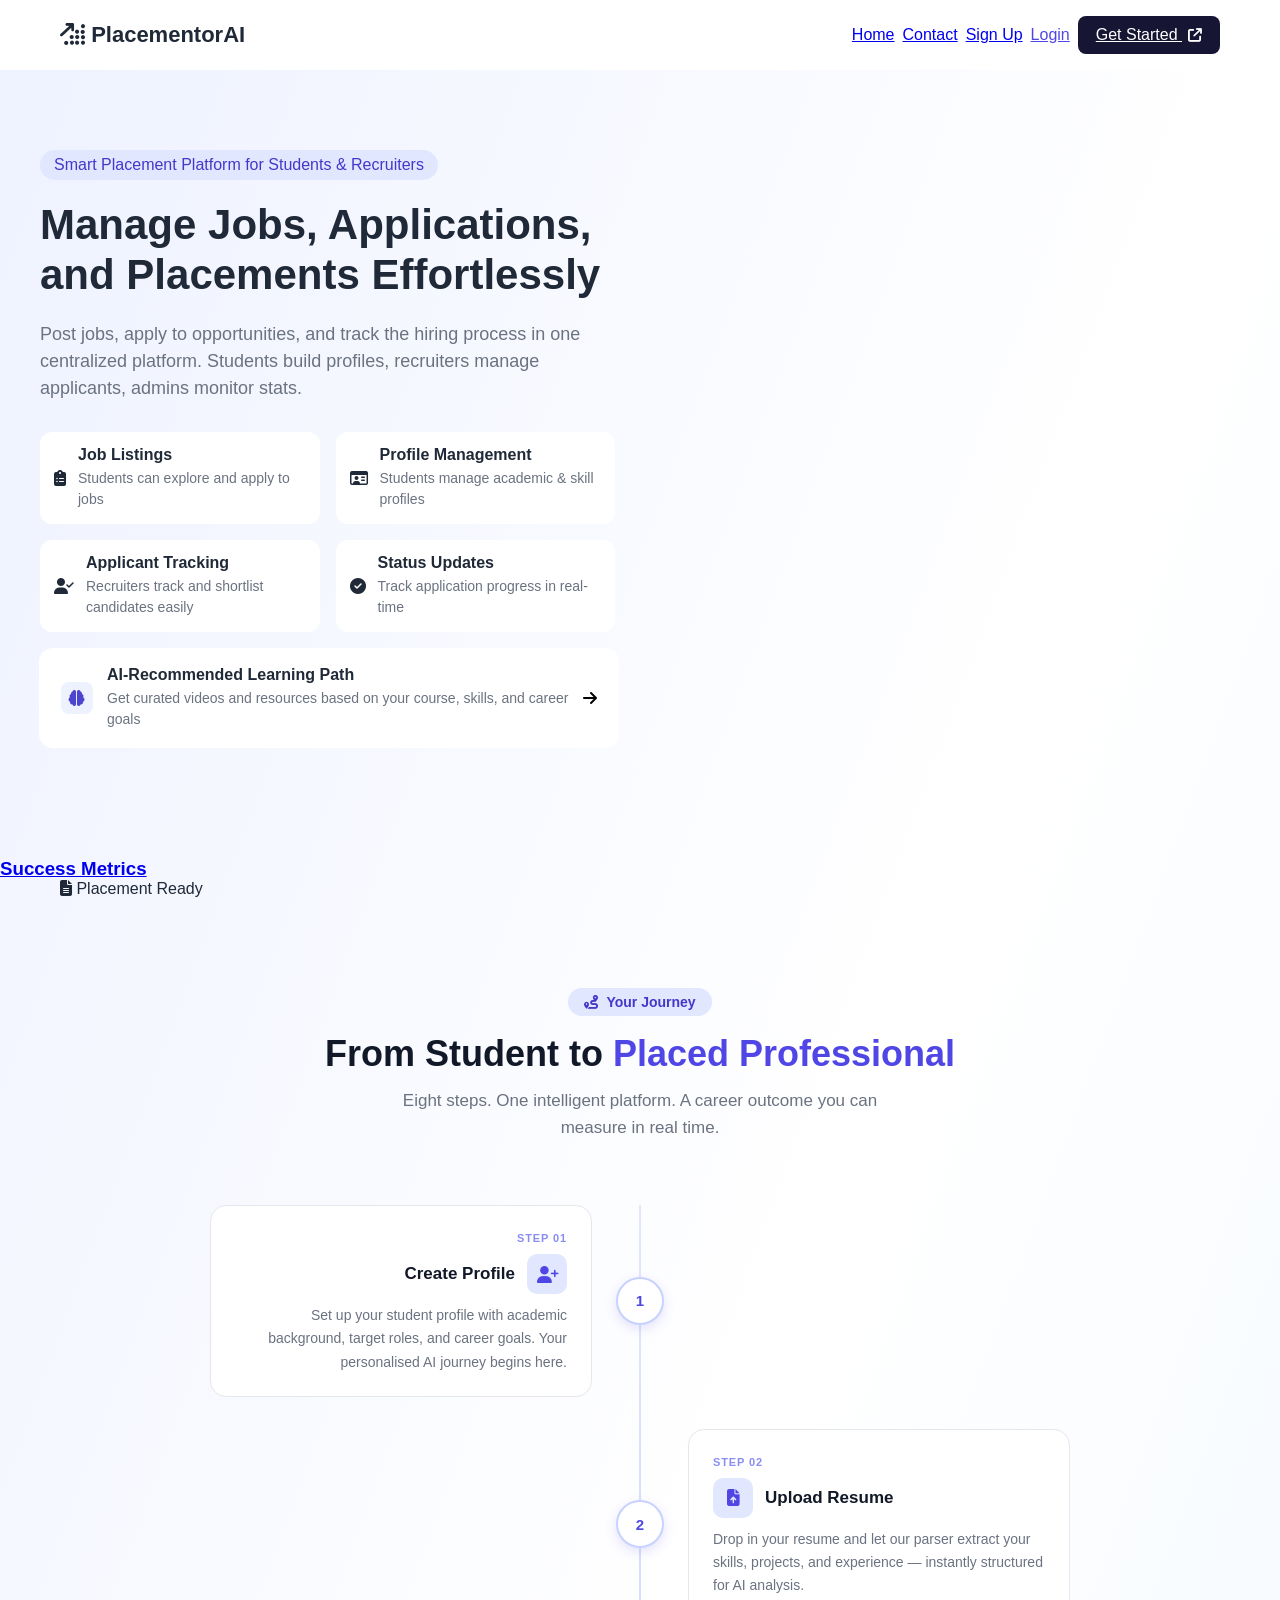
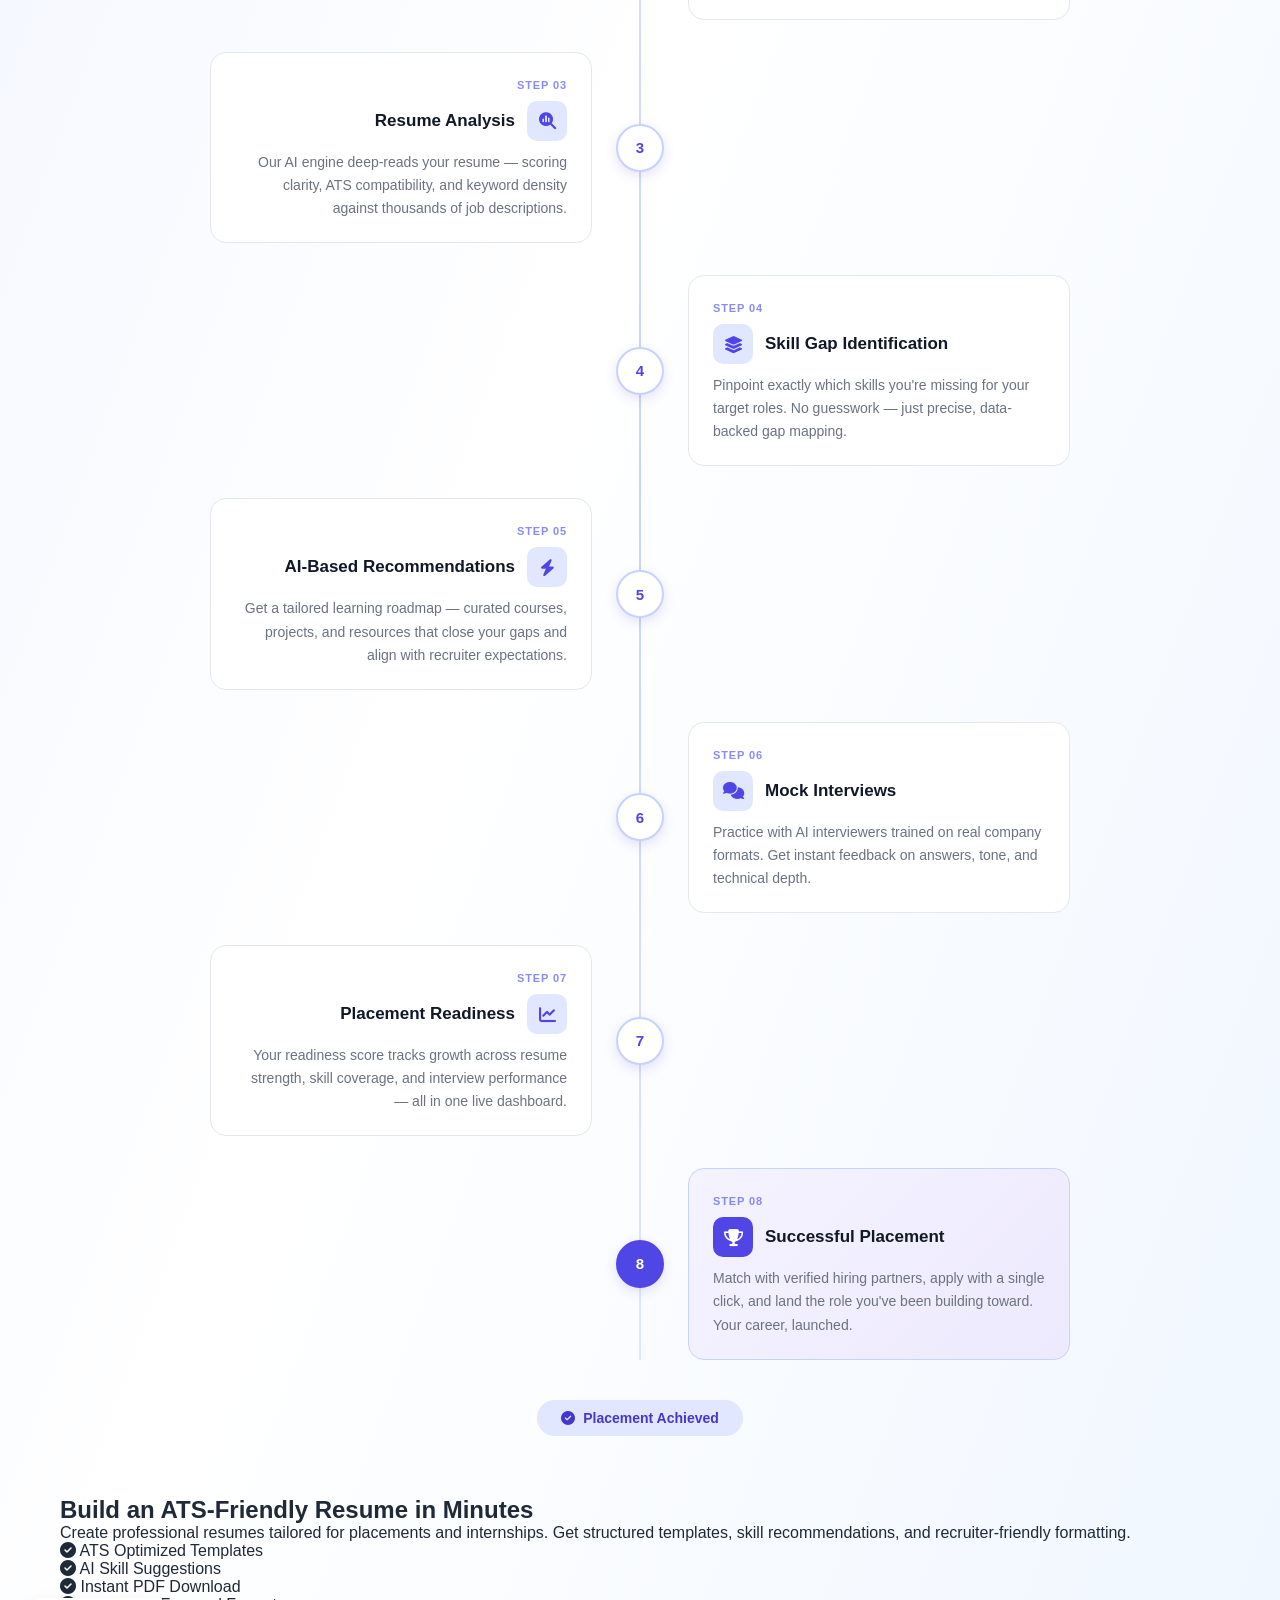
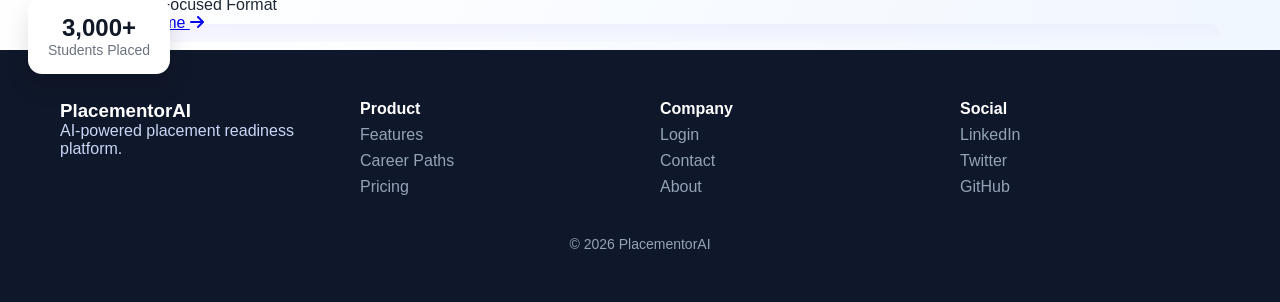
==== commit 81904191: "Merge branch 'main' into main" ====
--- a/frontend/index.html
+++ b/frontend/index.html
@@ -202,6 +202,379 @@
   font-size: 16px;
 }
 
+body.dark-mode .ai-left p{
+    color:#cbd5e1;
+}
+
+body.dark-mode .ai-left h2{
+    color:white;
+}
+
+/* ---------- Section wrapper ---------- */
+.journey-section {
+  padding: 90px 0 60px;
+  position: relative;
+}
+
+/* ---------- Header ---------- */
+.journey-header {
+  text-align: center;
+  margin-bottom: 64px;
+}
+
+.journey-badge {
+  display: inline-flex;
+  align-items: center;
+  gap: 8px;
+  background: #e0e7ff;
+  color: #4338ca;
+  padding: 6px 16px;
+  border-radius: 999px;
+  font-weight: 600;
+  font-size: 14px;
+  margin-bottom: 16px;
+}
+
+.journey-header h2 {
+  font-size: 36px;
+  font-weight: 700;
+  line-height: 1.2;
+  color: #111827;
+  margin-bottom: 12px;
+}
+
+.journey-accent {
+  color: #4f46e5;
+}
+
+.journey-header p {
+  font-size: 17px;
+  color: #6b7280;
+  max-width: 500px;
+  margin: 0 auto;
+  line-height: 1.6;
+}
+
+/* ---------- Timeline ---------- */
+.journey-timeline {
+  position: relative;
+  max-width: 860px;
+  margin: 0 auto;
+  display: flex;
+  flex-direction: column;
+  gap: 32px;
+}
+
+/* Vertical centre line */
+.journey-timeline::before {
+  content: "";
+  position: absolute;
+  left: 50%;
+  top: 0;
+  bottom: 0;
+  width: 2px;
+  transform: translateX(-50%);
+  background: linear-gradient(to bottom, #e0e7ff, #c7d2fe, #e0e7ff);
+}
+
+/* ---------- Each row ---------- */
+.journey-item {
+  display: grid;
+  grid-template-columns: 1fr 48px 1fr;
+  align-items: center;
+  gap: 0;
+  position: relative;
+}
+
+/* Spacer keeps card on correct side */
+.journey-spacer {
+  /* empty — just takes up grid space */
+}
+
+/* ---------- Node (circle on spine) ---------- */
+.journey-node {
+  width: 48px;
+  height: 48px;
+  border-radius: 50%;
+  background: #fff;
+  border: 2px solid #c7d2fe;
+  display: flex;
+  align-items: center;
+  justify-content: center;
+  font-weight: 700;
+  font-size: 15px;
+  color: #4f46e5;
+  box-shadow: 0 4px 12px rgba(79, 70, 229, 0.15);
+  z-index: 2;
+  flex-shrink: 0;
+  transition: transform 0.3s ease, box-shadow 0.3s ease, border-color 0.3s ease;
+}
+
+.journey-item:hover .journey-node,
+.journey-item:focus-within .journey-node {
+  transform: scale(1.15);
+  border-color: #4f46e5;
+  box-shadow: 0 6px 20px rgba(79, 70, 229, 0.25);
+}
+
+.journey-node--final {
+  background: #4f46e5;
+  border-color: #4f46e5;
+  color: #fff;
+}
+
+/* ---------- Card ---------- */
+.journey-card {
+  background: #fff;
+  border: 1px solid #e5e7eb;
+  border-radius: 16px;
+  padding: 22px 24px;
+  transition: transform 0.3s ease, box-shadow 0.3s ease, border-color 0.3s ease;
+  cursor: default;
+  outline: none;
+}
+
+.journey-item--left .journey-card {
+  margin-right: 24px;
+  text-align: right;
+}
+
+.journey-item--right .journey-card {
+  margin-left: 24px;
+  text-align: left;
+}
+
+.journey-card:hover,
+.journey-item:focus-within .journey-card {
+  transform: translateY(-4px);
+  box-shadow: 0 12px 28px rgba(79, 70, 229, 0.1);
+  border-color: #c7d2fe;
+}
+
+.journey-card--final {
+  border-color: #c7d2fe;
+  background: linear-gradient(135deg, #f5f3ff, #ede9fe);
+}
+
+/* Step tag */
+.journey-step-tag {
+  display: inline-block;
+  font-size: 11px;
+  font-weight: 700;
+  letter-spacing: 0.08em;
+  color: #6366f1;
+  text-transform: uppercase;
+  margin-bottom: 10px;
+  opacity: 0.75;
+}
+
+/* Card header: icon + title */
+.journey-card-header {
+  display: flex;
+  align-items: center;
+  gap: 12px;
+  margin-bottom: 10px;
+}
+
+.journey-item--left .journey-card-header {
+  flex-direction: row-reverse;
+  justify-content: flex-start;
+}
+
+.journey-item--right .journey-card-header {
+  flex-direction: row;
+}
+
+.journey-icon {
+  width: 40px;
+  height: 40px;
+  flex-shrink: 0;
+  border-radius: 10px;
+  background: #e0e7ff;
+  color: #4f46e5;
+  display: flex;
+  align-items: center;
+  justify-content: center;
+  font-size: 17px;
+  transition: background 0.3s ease, color 0.3s ease;
+}
+
+.journey-card:hover .journey-icon,
+.journey-item:focus-within .journey-icon {
+  background: #4f46e5;
+  color: #fff;
+}
+
+.journey-icon--final {
+  background: #4f46e5;
+  color: #fff;
+}
+
+.journey-card h3 {
+  font-size: 17px;
+  font-weight: 700;
+  color: #111827;
+  line-height: 1.3;
+}
+
+.journey-card p {
+  font-size: 14px;
+  color: #6b7280;
+  line-height: 1.65;
+}
+
+/* ---------- End marker ---------- */
+.journey-end {
+  display: flex;
+  align-items: center;
+  justify-content: center;
+  gap: 8px;
+  margin-top: 40px;
+  background: #e0e7ff;
+  color: #4338ca;
+  font-weight: 700;
+  font-size: 14px;
+  padding: 10px 24px;
+  border-radius: 999px;
+  width: fit-content;
+  margin-left: auto;
+  margin-right: auto;
+}
+
+/* ---------- Scroll reveal animation ---------- */
+.journey-reveal {
+  opacity: 1;
+  transform: translateY(0);
+  transition: opacity 0.55s ease, transform 0.55s ease;
+}
+
+.journey-reveal.is-visible {
+  opacity: 1;
+  transform: translateY(0);
+}
+
+/* ---------- Dark mode ---------- */
+body.dark-mode .journey-header h2 {
+  color: #f8fafc;
+}
+
+body.dark-mode .journey-header p {
+  color: #94a3b8;
+}
+
+body.dark-mode .journey-badge {
+  background: #312e81;
+  color: #a5b4fc;
+}
+
+body.dark-mode .journey-timeline::before {
+  background: linear-gradient(to bottom, #1e293b, #334155, #1e293b);
+}
+
+body.dark-mode .journey-node {
+  background: #1e293b;
+  border-color: #4f46e5;
+  color: #a5b4fc;
+}
+
+body.dark-mode .journey-card {
+  background: #1e293b;
+  border-color: #334155;
+}
+
+body.dark-mode .journey-card h3 {
+  color: #f8fafc;
+}
+
+body.dark-mode .journey-card p {
+  color: #94a3b8;
+}
+
+body.dark-mode .journey-card--final {
+  background: #1e1b4b;
+  border-color: #4f46e5;
+}
+
+body.dark-mode .journey-icon {
+  background: #312e81;
+  color: #a5b4fc;
+}
+
+body.dark-mode .journey-card:hover .journey-icon,
+body.dark-mode .journey-item:focus-within .journey-icon {
+  background: #4f46e5;
+  color: #fff;
+}
+
+body.dark-mode .journey-end {
+  background: #1e1b4b;
+  color: #a5b4fc;
+}
+
+/* ---------- Responsive: tablet ---------- */
+@media (max-width: 768px) {
+  .journey-header h2 {
+    font-size: 28px;
+  }
+
+  .journey-timeline {
+    gap: 24px;
+  }
+
+  /* Switch to single column on mobile */
+  .journey-timeline::before {
+    left: 24px;
+  }
+
+  .journey-item {
+    grid-template-columns: 48px 1fr;
+    grid-template-rows: auto;
+  }
+
+  /* Hide the spacer column on mobile */
+  .journey-spacer {
+    display: none;
+  }
+
+  /* Both left and right cards go to the right of the spine */
+  .journey-item--left,
+  .journey-item--right {
+    grid-template-columns: 48px 1fr;
+  }
+
+  /* Node always first column */
+  .journey-item--left .journey-node,
+  .journey-item--right .journey-node {
+    grid-column: 1;
+    grid-row: 1;
+  }
+
+  /* Card always second column */
+  .journey-item--left .journey-card,
+  .journey-item--right .journey-card {
+    grid-column: 2;
+    grid-row: 1;
+    margin-left: 16px;
+    margin-right: 0;
+    text-align: left;
+  }
+
+  /* Fix card header direction on mobile */
+  .journey-item--left .journey-card-header {
+    flex-direction: row;
+    justify-content: flex-start;
+  }
+}
+
+@media (max-width: 480px) {
+  .journey-section {
+    padding: 60px 0 40px;
+  }
+
+  .journey-card {
+    padding: 16px 18px;
+  }
+}
   </style>
 </head>
 <body>
@@ -256,6 +629,253 @@
  </div>
     
   </div>
+  
+</section>
+<div class="success">
+    <a href="success-metrics.html">
+        <h3>Success Metrics</h3>
+    </a>
+</div>
+<section class="resume-builder-section">
+  <div class="container">
+
+    <div class="resume-content">
+      <div class="resume-left">
+
+        <span class="resume-badge">
+          <i class="fa-solid fa-file-lines"></i>
+          Placement Ready
+        </span>
+        <!-- ============================================================
+     PLACEMENT JOURNEY SECTION
+     Paste this block in index.html AFTER the <div class="success">
+     block and BEFORE the <section class="resume-builder-section">
+     ============================================================ -->
+
+<section class="journey-section" id="placement-journey" aria-label="Placement Journey">
+  <div class="container">
+
+    <div class="journey-header">
+      <span class="journey-badge">
+        <i class="fa-solid fa-route"></i>
+        Your Journey
+      </span>
+      <h2>From Student to <span class="journey-accent">Placed Professional</span></h2>
+      <p>Eight steps. One intelligent platform. A career outcome you can measure in real time.</p>
+    </div>
+
+    <div class="journey-timeline" role="list">
+
+      <!-- Step 1 -->
+      <div class="journey-item journey-item--left journey-reveal" role="listitem" tabindex="0">
+        <div class="journey-card">
+          <span class="journey-step-tag">Step 01</span>
+          <div class="journey-card-header">
+            <div class="journey-icon" aria-hidden="true">
+              <i class="fa-solid fa-user-plus"></i>
+            </div>
+            <h3>Create Profile</h3>
+          </div>
+          <p>Set up your student profile with academic background, target roles, and career goals. Your personalised AI journey begins here.</p>
+        </div>
+        <div class="journey-node" aria-hidden="true">
+          <span>1</span>
+        </div>
+        <div class="journey-spacer"></div>
+      </div>
+
+      <!-- Step 2 -->
+      <div class="journey-item journey-item--right journey-reveal" role="listitem" tabindex="0">
+        <div class="journey-spacer"></div>
+        <div class="journey-node" aria-hidden="true">
+          <span>2</span>
+        </div>
+        <div class="journey-card">
+          <span class="journey-step-tag">Step 02</span>
+          <div class="journey-card-header">
+            <div class="journey-icon" aria-hidden="true">
+              <i class="fa-solid fa-file-arrow-up"></i>
+            </div>
+            <h3>Upload Resume</h3>
+          </div>
+          <p>Drop in your resume and let our parser extract your skills, projects, and experience — instantly structured for AI analysis.</p>
+        </div>
+      </div>
+
+      <!-- Step 3 -->
+      <div class="journey-item journey-item--left journey-reveal" role="listitem" tabindex="0">
+        <div class="journey-card">
+          <span class="journey-step-tag">Step 03</span>
+          <div class="journey-card-header">
+            <div class="journey-icon" aria-hidden="true">
+              <i class="fa-solid fa-magnifying-glass-chart"></i>
+            </div>
+            <h3>Resume Analysis</h3>
+          </div>
+          <p>Our AI engine deep-reads your resume — scoring clarity, ATS compatibility, and keyword density against thousands of job descriptions.</p>
+        </div>
+        <div class="journey-node" aria-hidden="true">
+          <span>3</span>
+        </div>
+        <div class="journey-spacer"></div>
+      </div>
+
+      <!-- Step 4 -->
+      <div class="journey-item journey-item--right journey-reveal" role="listitem" tabindex="0">
+        <div class="journey-spacer"></div>
+        <div class="journey-node" aria-hidden="true">
+          <span>4</span>
+        </div>
+        <div class="journey-card">
+          <span class="journey-step-tag">Step 04</span>
+          <div class="journey-card-header">
+            <div class="journey-icon" aria-hidden="true">
+              <i class="fa-solid fa-layer-group"></i>
+            </div>
+            <h3>Skill Gap Identification</h3>
+          </div>
+          <p>Pinpoint exactly which skills you're missing for your target roles. No guesswork — just precise, data-backed gap mapping.</p>
+        </div>
+      </div>
+
+      <!-- Step 5 -->
+      <div class="journey-item journey-item--left journey-reveal" role="listitem" tabindex="0">
+        <div class="journey-card">
+          <span class="journey-step-tag">Step 05</span>
+          <div class="journey-card-header">
+            <div class="journey-icon" aria-hidden="true">
+              <i class="fa-solid fa-bolt"></i>
+            </div>
+            <h3>AI-Based Recommendations</h3>
+          </div>
+          <p>Get a tailored learning roadmap — curated courses, projects, and resources that close your gaps and align with recruiter expectations.</p>
+        </div>
+        <div class="journey-node" aria-hidden="true">
+          <span>5</span>
+        </div>
+        <div class="journey-spacer"></div>
+      </div>
+
+      <!-- Step 6 -->
+      <div class="journey-item journey-item--right journey-reveal" role="listitem" tabindex="0">
+        <div class="journey-spacer"></div>
+        <div class="journey-node" aria-hidden="true">
+          <span>6</span>
+        </div>
+        <div class="journey-card">
+          <span class="journey-step-tag">Step 06</span>
+          <div class="journey-card-header">
+            <div class="journey-icon" aria-hidden="true">
+              <i class="fa-solid fa-comments"></i>
+            </div>
+            <h3>Mock Interviews</h3>
+          </div>
+          <p>Practice with AI interviewers trained on real company formats. Get instant feedback on answers, tone, and technical depth.</p>
+        </div>
+      </div>
+
+      <!-- Step 7 -->
+      <div class="journey-item journey-item--left journey-reveal" role="listitem" tabindex="0">
+        <div class="journey-card">
+          <span class="journey-step-tag">Step 07</span>
+          <div class="journey-card-header">
+            <div class="journey-icon" aria-hidden="true">
+              <i class="fa-solid fa-chart-line"></i>
+            </div>
+            <h3>Placement Readiness</h3>
+          </div>
+          <p>Your readiness score tracks growth across resume strength, skill coverage, and interview performance — all in one live dashboard.</p>
+        </div>
+        <div class="journey-node" aria-hidden="true">
+          <span>7</span>
+        </div>
+        <div class="journey-spacer"></div>
+      </div>
+
+      <!-- Step 8 -->
+      <div class="journey-item journey-item--right journey-reveal" role="listitem" tabindex="0">
+        <div class="journey-spacer"></div>
+        <div class="journey-node journey-node--final" aria-hidden="true">
+          <span>8</span>
+        </div>
+        <div class="journey-card journey-card--final">
+          <span class="journey-step-tag">Step 08</span>
+          <div class="journey-card-header">
+            <div class="journey-icon journey-icon--final" aria-hidden="true">
+              <i class="fa-solid fa-trophy"></i>
+            </div>
+            <h3>Successful Placement</h3>
+          </div>
+          <p>Match with verified hiring partners, apply with a single click, and land the role you've been building toward. Your career, launched.</p>
+        </div>
+      </div>
+
+    </div><!-- /.journey-timeline -->
+
+    <!-- End marker -->
+    <div class="journey-end" aria-hidden="true">
+      <i class="fa-solid fa-circle-check"></i>
+      <span>Placement Achieved</span>
+    </div>
+
+  </div>
+</section>
+        <h2>Build an ATS-Friendly Resume in Minutes</h2>
+
+        <p>
+          Create professional resumes tailored for placements and internships.
+          Get structured templates, skill recommendations, and recruiter-friendly formatting.
+        </p>
+
+        <div class="resume-features">
+
+          <div class="resume-feature">
+            <i class="fa-solid fa-check-circle"></i>
+            ATS Optimized Templates
+          </div>
+
+          <div class="resume-feature">
+            <i class="fa-solid fa-check-circle"></i>
+            AI Skill Suggestions
+          </div>
+
+          <div class="resume-feature">
+            <i class="fa-solid fa-check-circle"></i>
+            Instant PDF Download
+          </div>
+
+          <div class="resume-feature">
+            <i class="fa-solid fa-check-circle"></i>
+            Placement Focused Format
+          </div>
+
+        </div>
+
+        <a href="resume-builder.html" class="resume-btn">
+          Build My Resume
+          <i class="fa-solid fa-arrow-right"></i>
+        </a>
+
+      </div>
+
+      <div class="resume-right">
+
+        <div class="resume-preview">
+
+          <div class="resume-header"></div>
+
+          <div class="resume-line long"></div>
+          <div class="resume-line medium"></div>
+          <div class="resume-line short"></div>
+
+          <div class="resume-line long"></div>
+          <div class="resume-line medium"></div>
+
+        </div>
+
+      </div>
+    </div>
+
   <div class="hero-right">
   <div class="hero-img-wrapper">
     <img src="https://images.unsplash.com/photo-1523580846011-d3a5bc25702b" alt="students"/>
